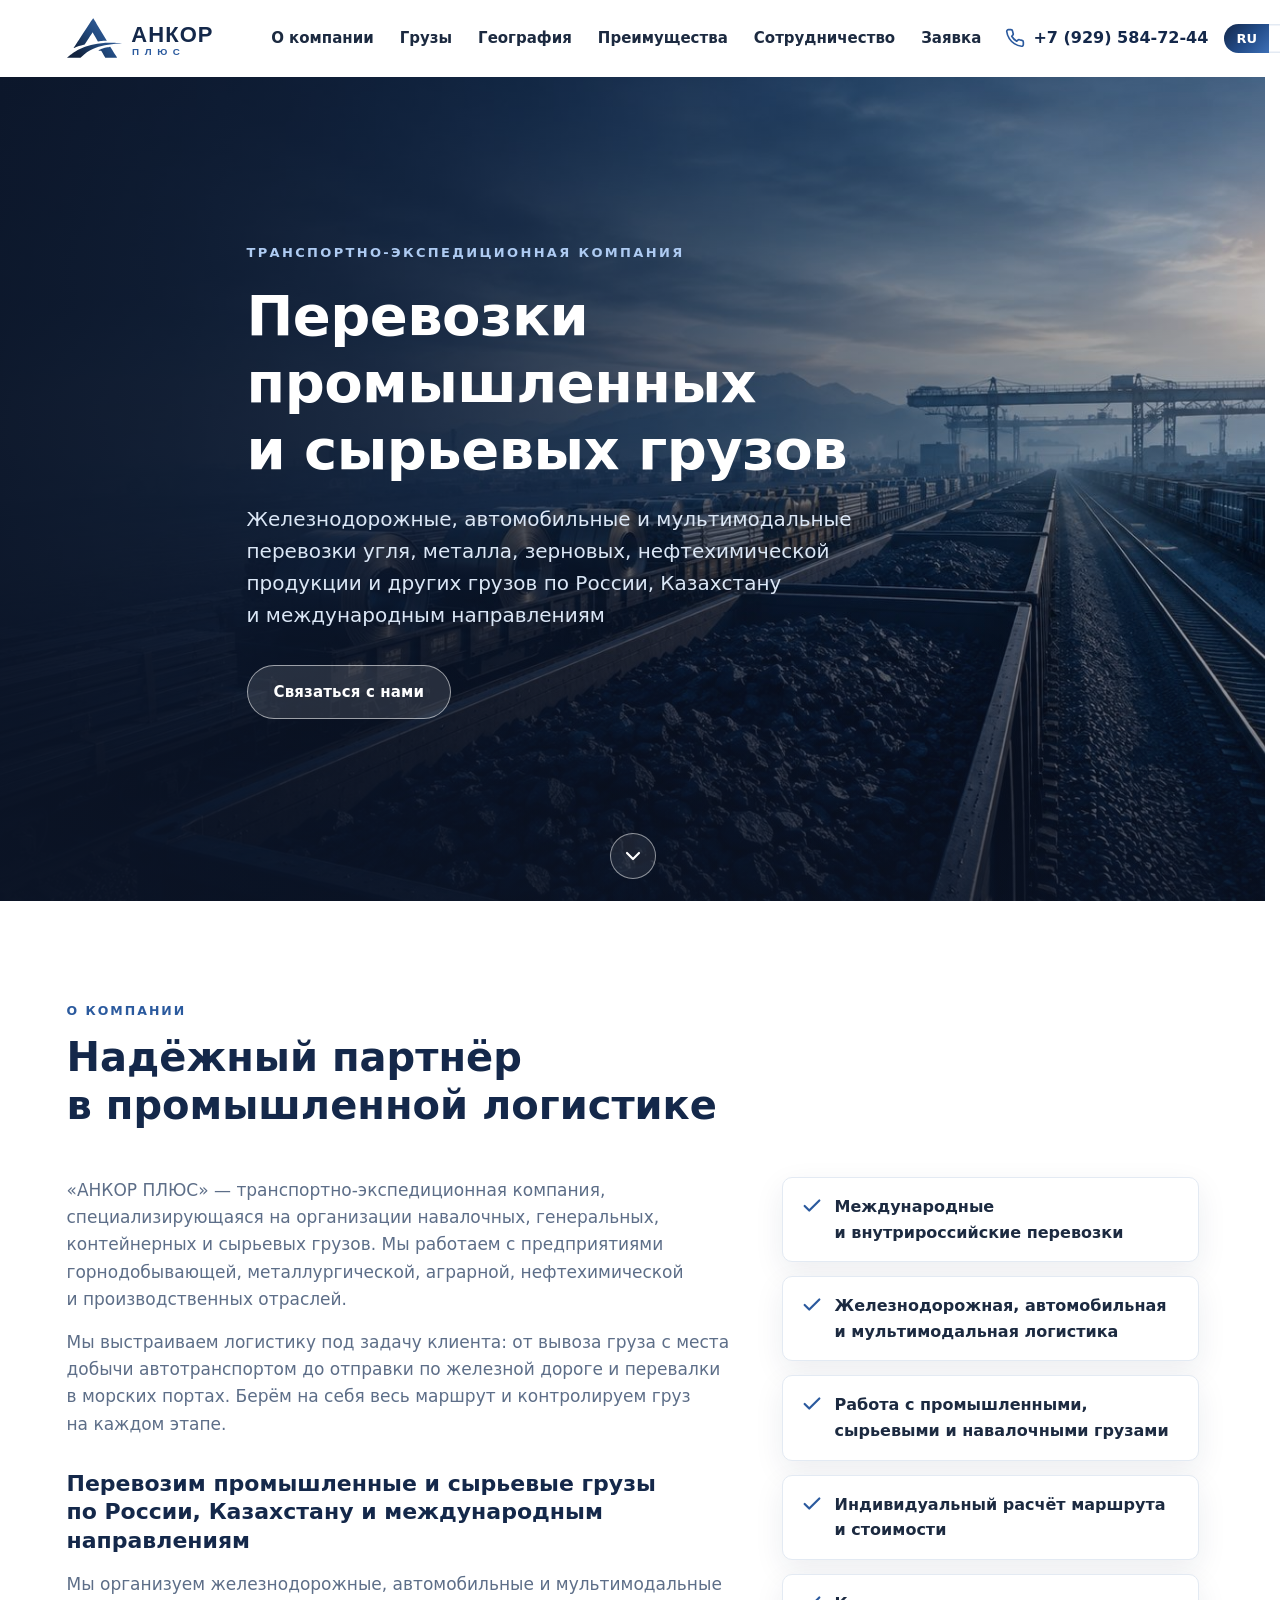
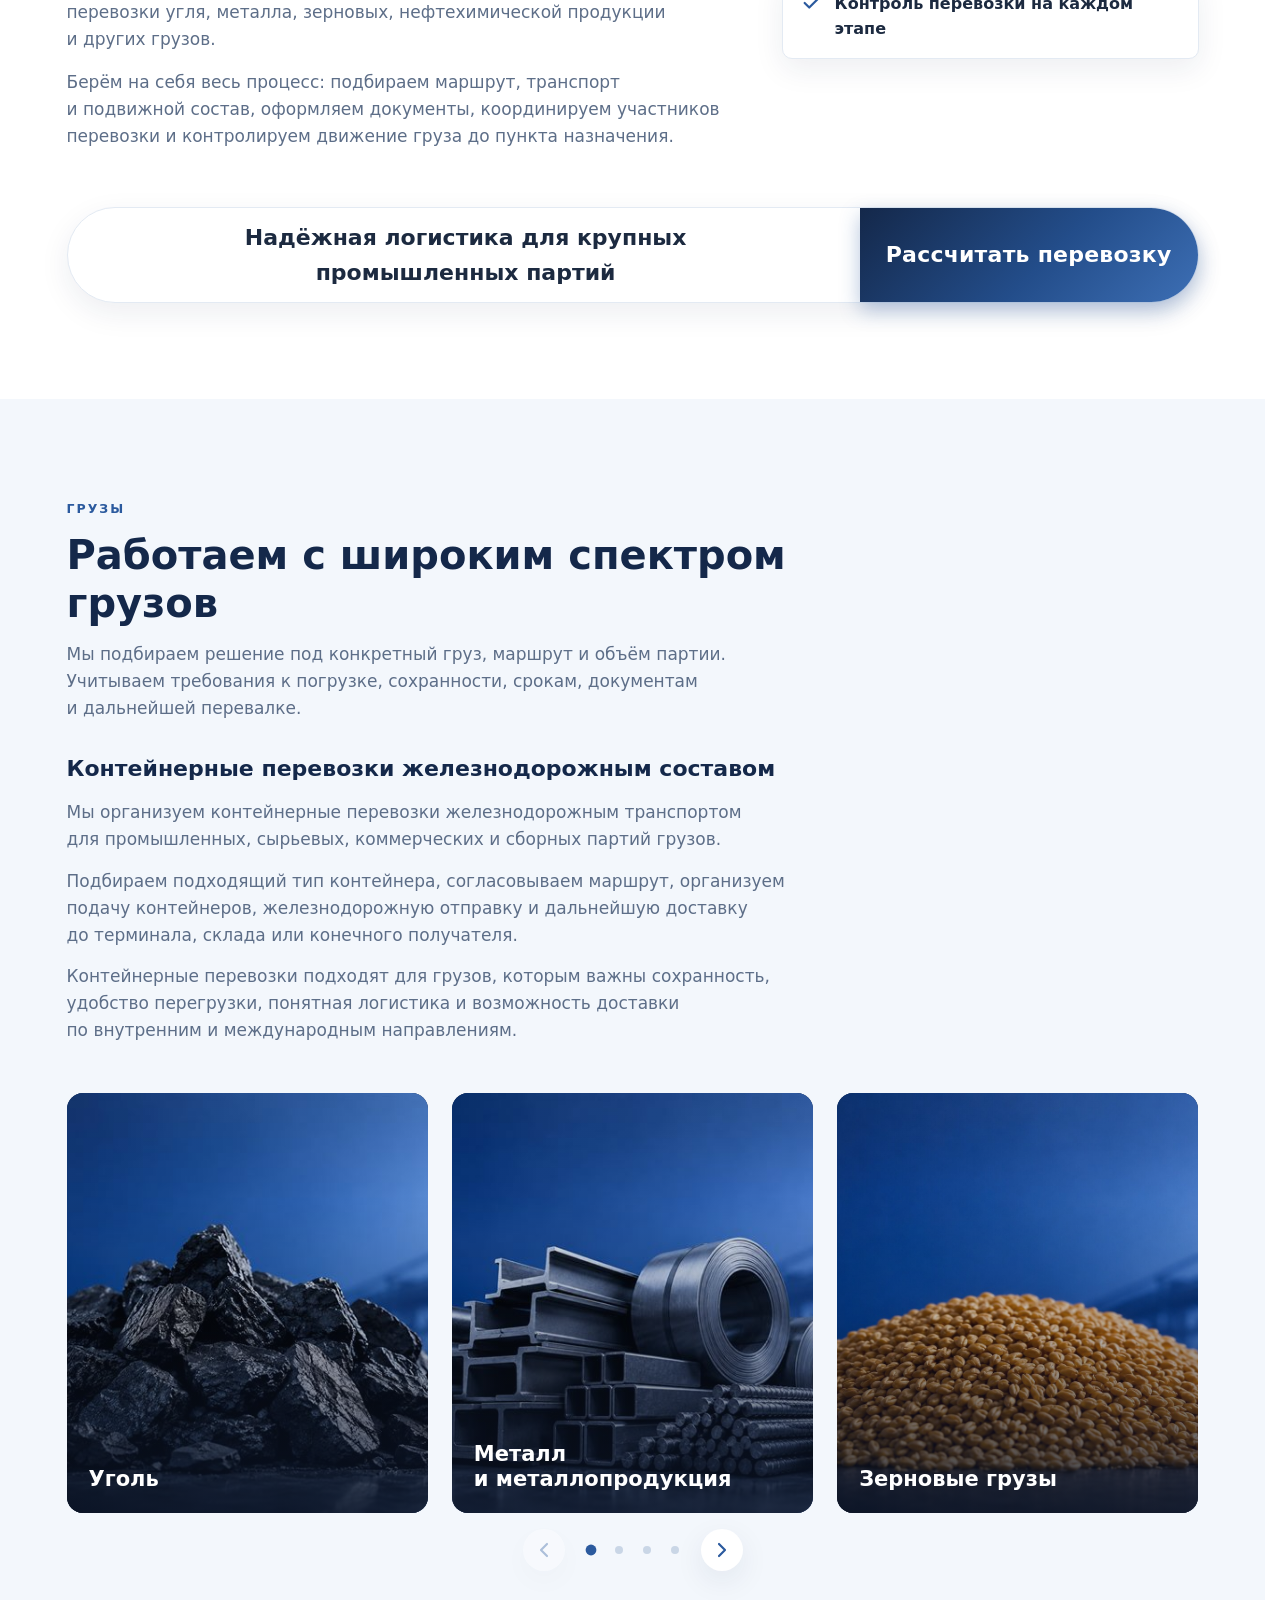
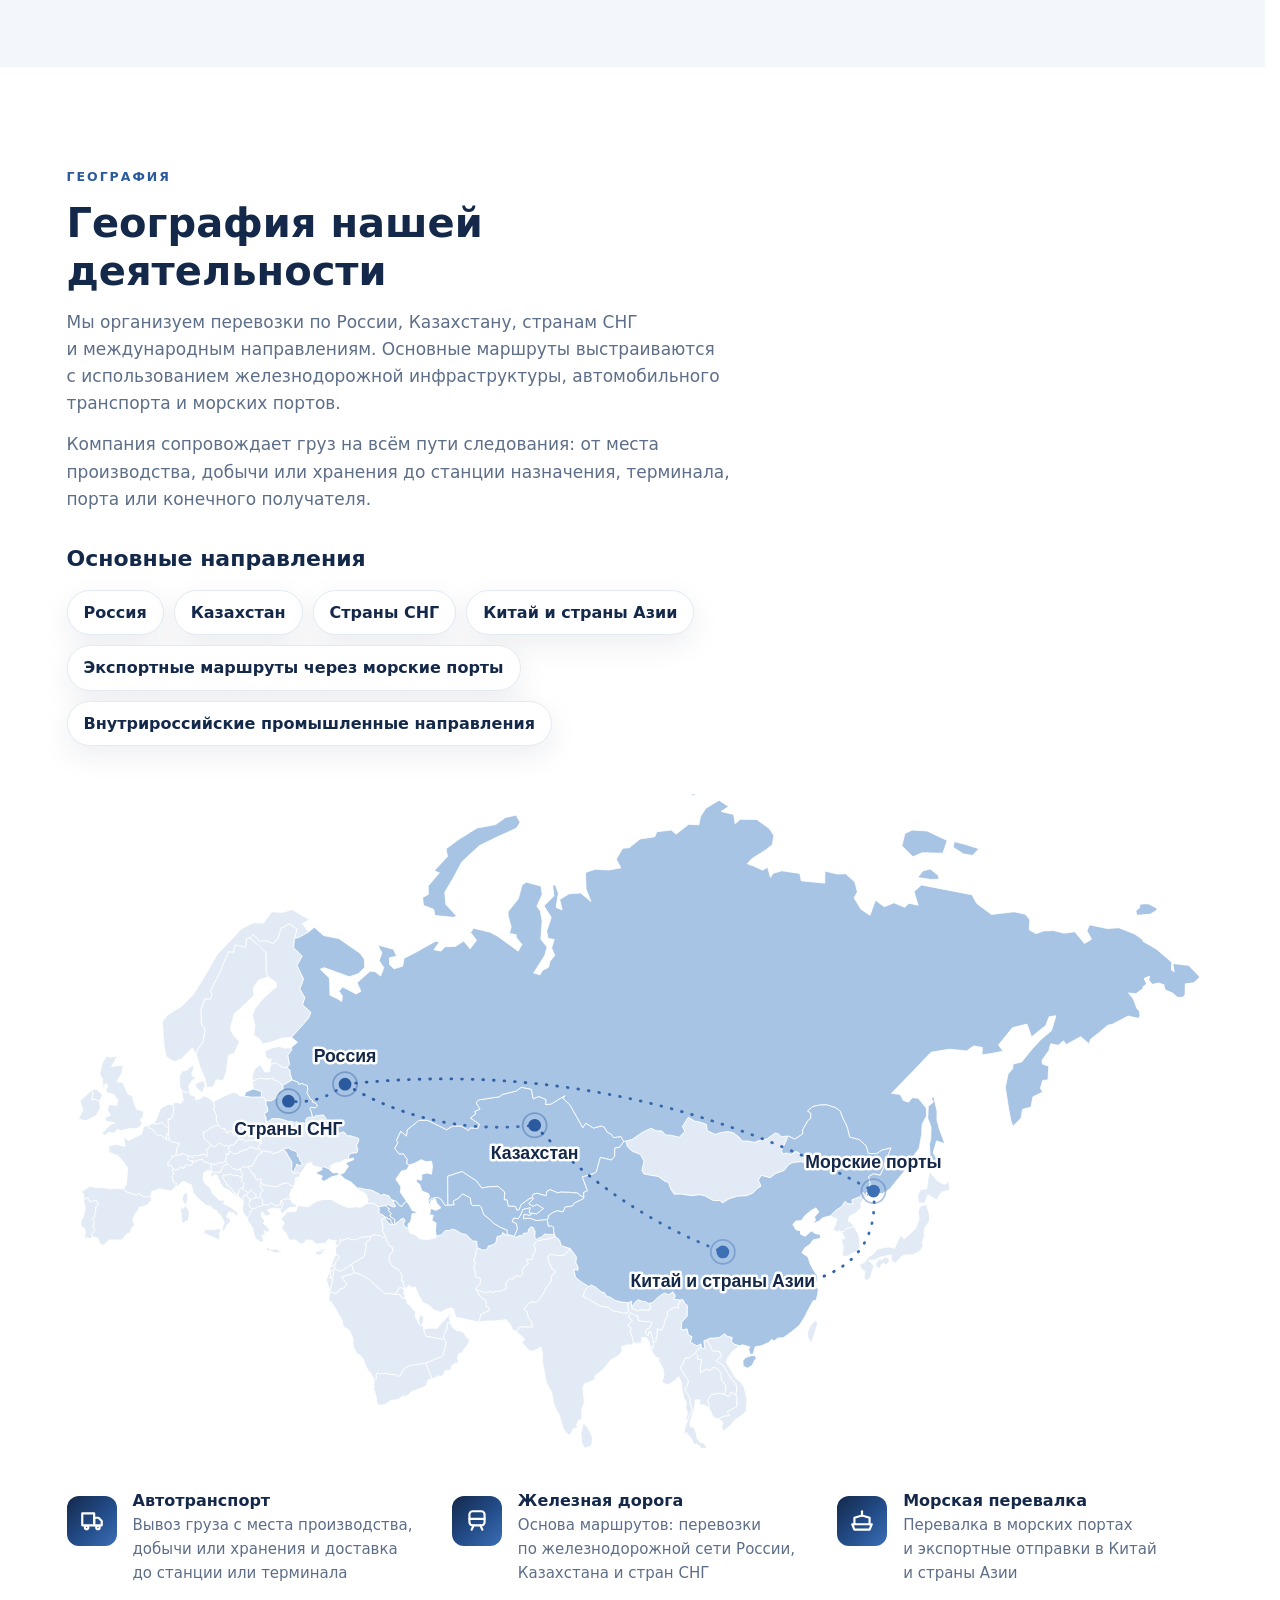
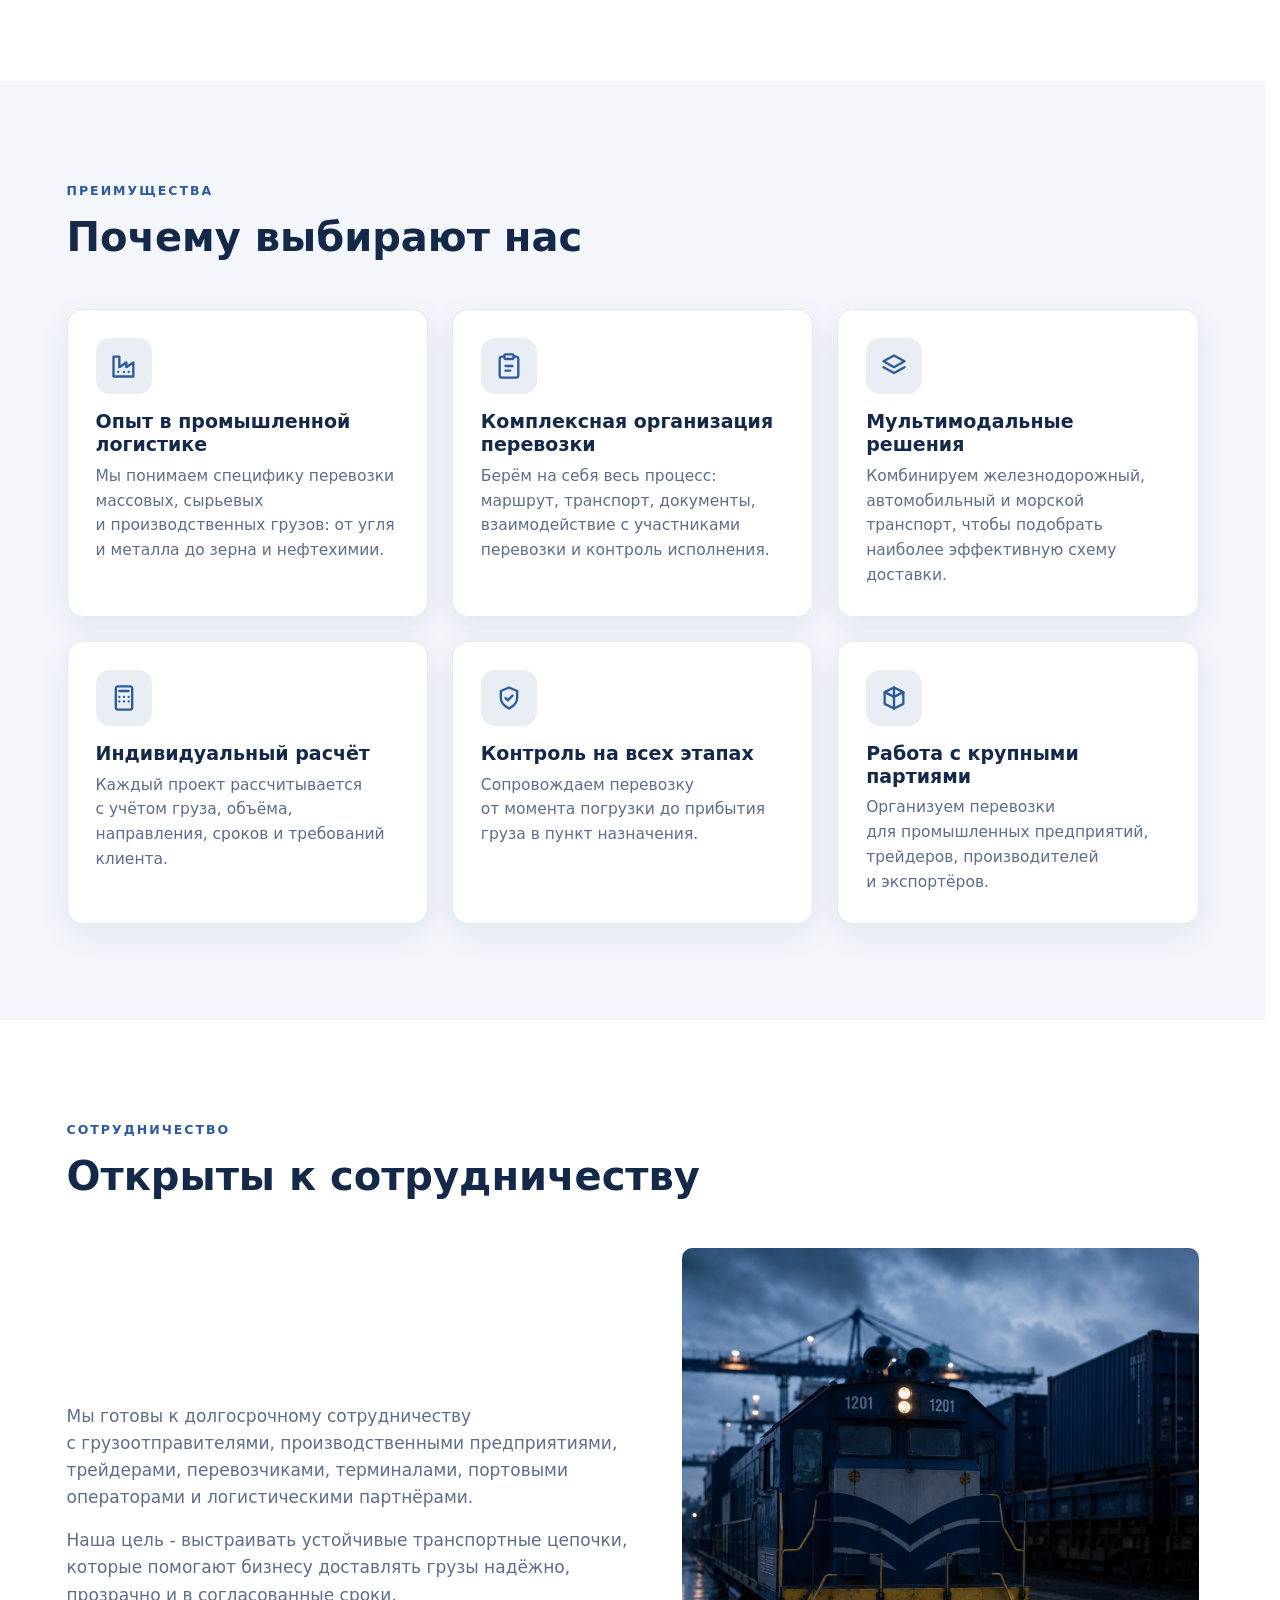
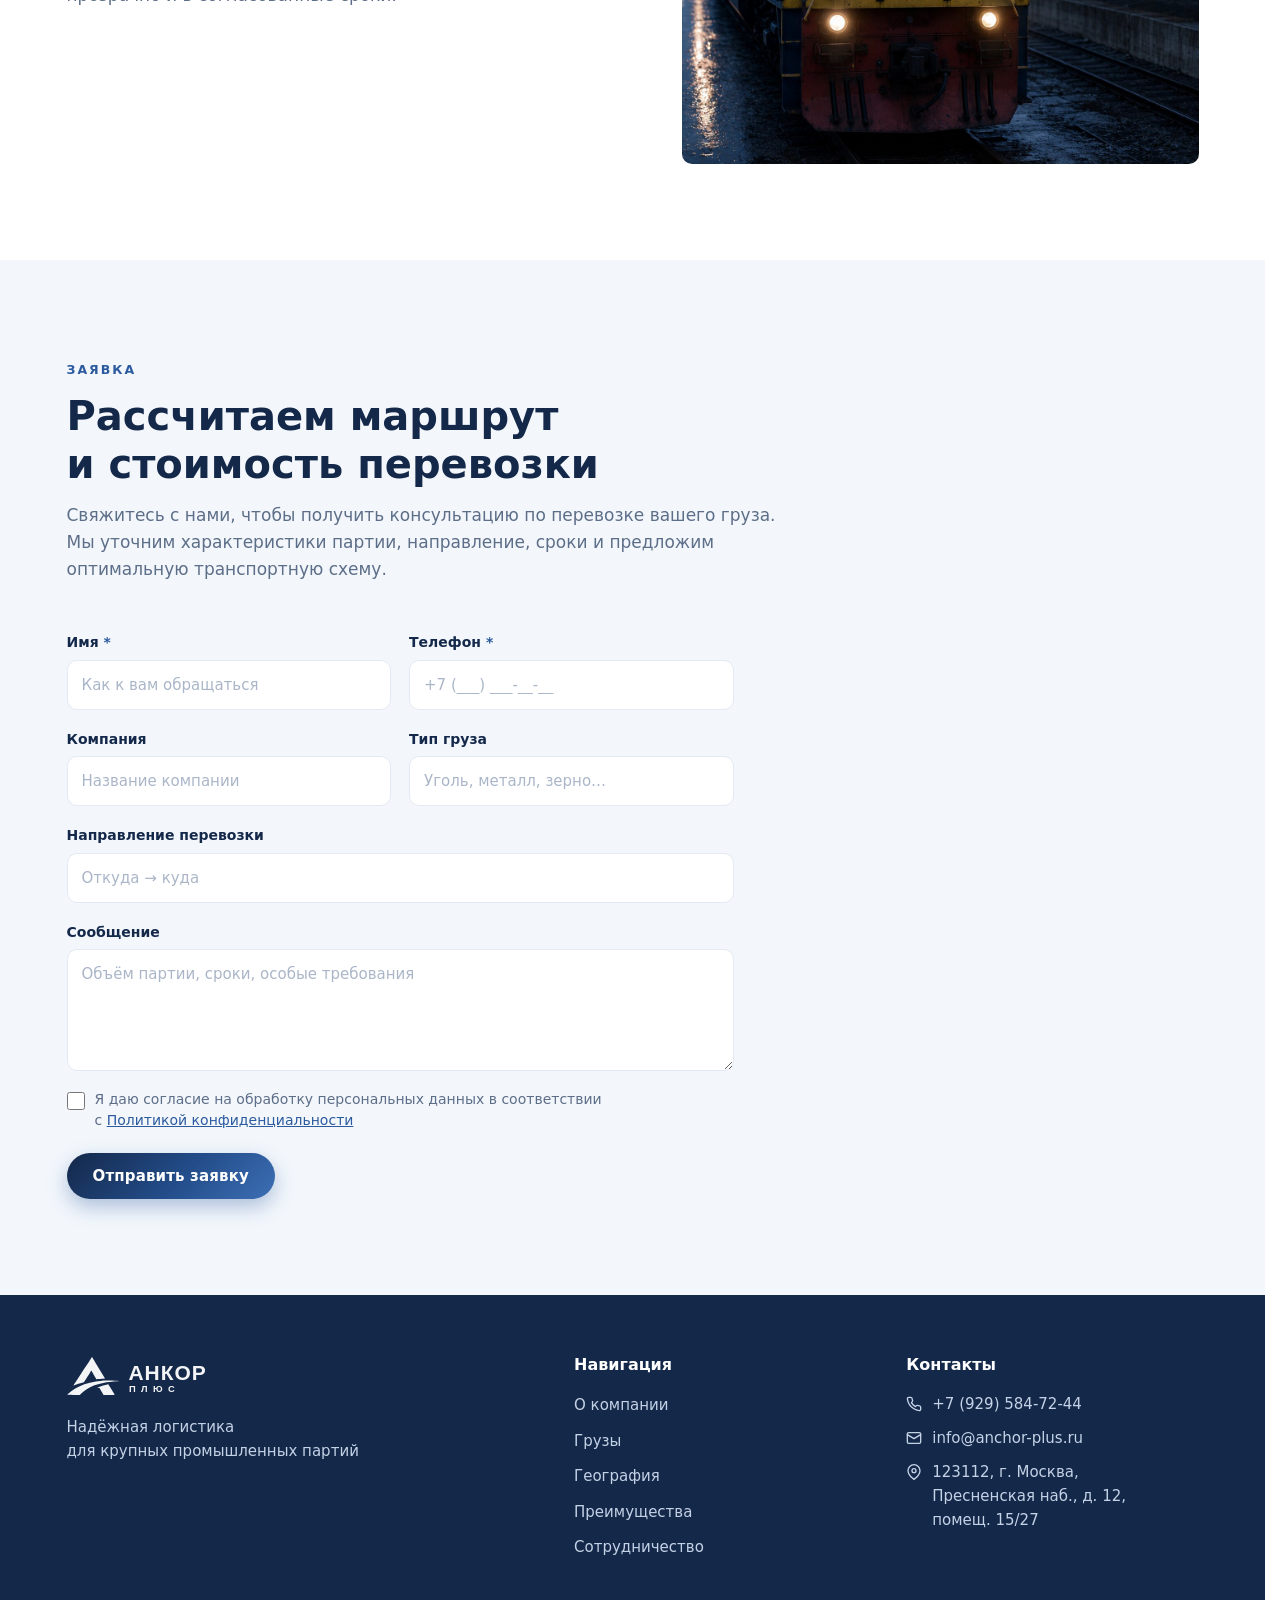
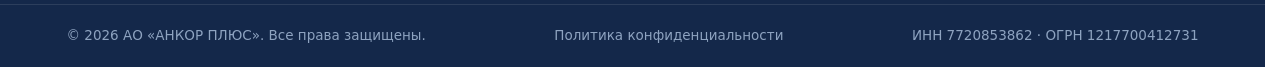
==== index.html @ ca433bff "Внесла правки" ====
<!DOCTYPE html>
<html lang="ru">
<head>
  <meta charset="UTF-8">
  <meta name="viewport" content="width=device-width, initial-scale=1.0">
  <title data-i18n="meta.title">АНКОР ПЛЮС — международные перевозки угля, металла и ферросплавов</title>
  <meta name="description" data-i18n-content="meta.description"
        content="Транспортно-экспедиционная компания. Железнодорожные и мультимодальные перевозки угля, металлопродукции и ферросплавов из России через Казахстан в страны Азии.">
  <link rel="icon" href="img/favicon.svg?v=2" type="image/svg+xml">
  <!-- ?v= обходит месячный кэш браузера (см. .htaccess): изменив css/js, увеличьте номер -->
  <link rel="stylesheet" href="css/style.css?v=32">
  <!-- хиро-фон виден сразу: начинаем грузить раньше, чем его обнаружит разбор CSS -->
  <link rel="preload" as="image" href="img/hero.jpg" fetchpriority="high">
</head>
<body>

  <!-- SVG-спрайт: иконки определяются один раз и переиспользуются через <use> -->
  <svg aria-hidden="true" style="position:absolute;width:0;height:0;overflow:hidden">
    <symbol id="i-phone" viewBox="0 0 24 24" fill="none" stroke="currentColor" stroke-width="2" stroke-linecap="round" stroke-linejoin="round">
      <path d="M22 16.9v3a2 2 0 0 1-2.2 2 19.8 19.8 0 0 1-8.6-3.1 19.5 19.5 0 0 1-6-6A19.8 19.8 0 0 1 2.1 4.2 2 2 0 0 1 4.1 2h3a2 2 0 0 1 2 1.7c.1 1 .4 1.9.7 2.8a2 2 0 0 1-.5 2.1L8.1 9.9a16 16 0 0 0 6 6l1.3-1.3a2 2 0 0 1 2.1-.4c.9.3 1.8.6 2.8.7a2 2 0 0 1 1.7 2z"/>
    </symbol>
    <symbol id="i-mail" viewBox="0 0 24 24" fill="none" stroke="currentColor" stroke-width="2" stroke-linecap="round" stroke-linejoin="round">
      <rect x="2" y="4" width="20" height="16" rx="2"/><path d="M2 7l10 6 10-6"/>
    </symbol>
    <symbol id="i-pin" viewBox="0 0 24 24" fill="none" stroke="currentColor" stroke-width="2" stroke-linecap="round" stroke-linejoin="round">
      <path d="M21 10c0 7-9 13-9 13s-9-6-9-13a9 9 0 0 1 18 0z"/><circle cx="12" cy="10" r="3"/>
    </symbol>
    <symbol id="i-check" viewBox="0 0 24 24" fill="none" stroke="currentColor" stroke-width="2.4" stroke-linecap="round" stroke-linejoin="round"><path d="M20 6L9 17l-5-5"/></symbol>
    <symbol id="i-arrow-up" viewBox="0 0 24 24" fill="none" stroke="currentColor" stroke-width="2" stroke-linecap="round" stroke-linejoin="round"><path d="M12 19V5M6 11l6-6 6 6"/></symbol>
    <symbol id="i-chevron-down" viewBox="0 0 24 24" fill="none" stroke="currentColor" stroke-width="2.2" stroke-linecap="round" stroke-linejoin="round"><path d="M6 9l6 6 6-6"/></symbol>
    <symbol id="i-truck" viewBox="0 0 24 24" fill="none" stroke="currentColor" stroke-width="2" stroke-linecap="round" stroke-linejoin="round"><path d="M3 5h11v11H3z"/><path d="M14 9h4l3 3v4h-7z"/><circle cx="7" cy="18" r="1.6"/><circle cx="17.5" cy="18" r="1.6"/></symbol>
    <symbol id="i-train" viewBox="0 0 24 24" fill="none" stroke="currentColor" stroke-width="2" stroke-linecap="round" stroke-linejoin="round"><rect x="5" y="3" width="14" height="13" rx="3"/><path d="M5 10h14"/><path d="M9 16l-2 4M15 16l2 4"/></symbol>
    <symbol id="i-ship" viewBox="0 0 24 24" fill="none" stroke="currentColor" stroke-width="2" stroke-linecap="round" stroke-linejoin="round"><path d="M3 15l2 5h14l2-5z"/><path d="M5 15V9l7-2 7 2v6"/><path d="M12 3v4"/></symbol>
    <symbol id="i-layers" viewBox="0 0 24 24" fill="none" stroke="currentColor" stroke-width="2" stroke-linecap="round" stroke-linejoin="round"><path d="M12 3l9 5-9 5-9-5z"/><path d="M3 13l9 5 9-5"/></symbol>
    <symbol id="i-factory" viewBox="0 0 24 24" fill="none" stroke="currentColor" stroke-width="2" stroke-linecap="round" stroke-linejoin="round"><path d="M3 21V4h5v9l6-4v4l6-4v12z"/><path d="M7 17h0M12 17h0M16 17h0"/></symbol>
    <symbol id="i-clipboard" viewBox="0 0 24 24" fill="none" stroke="currentColor" stroke-width="2" stroke-linecap="round" stroke-linejoin="round"><rect x="8" y="2" width="8" height="4" rx="1"/><path d="M16 4h2a2 2 0 0 1 2 2v14a2 2 0 0 1-2 2H6a2 2 0 0 1-2-2V6a2 2 0 0 1 2-2h2"/><path d="M9 12h6M9 16h4"/></symbol>
    <symbol id="i-calc" viewBox="0 0 24 24" fill="none" stroke="currentColor" stroke-width="2" stroke-linecap="round" stroke-linejoin="round"><rect x="5" y="2" width="14" height="20" rx="2"/><path d="M8 6h8M8 11h0M12 11h0M16 11h0M8 15h0M12 15h0M16 15h0"/></symbol>
    <symbol id="i-shield" viewBox="0 0 24 24" fill="none" stroke="currentColor" stroke-width="2" stroke-linecap="round" stroke-linejoin="round"><path d="M12 3l7 3v6c0 4-3 7-7 9-4-2-7-5-7-9V6z"/><path d="M9 12l2 2 4-4"/></symbol>
    <symbol id="i-boxes" viewBox="0 0 24 24" fill="none" stroke="currentColor" stroke-width="2" stroke-linecap="round" stroke-linejoin="round"><path d="M12 3l8 4v10l-8 4-8-4V7z"/><path d="M12 3v18M4 7l8 4 8-4"/></symbol>
    <symbol id="i-coal" viewBox="0 0 24 24"><path fill="currentColor" d="M6 9l4-2 5 1 3 4-2 4-5 2-5-1-2-4z" opacity=".95"/><path fill="currentColor" opacity=".55" d="M15 13l3-1 3 2-1 3-3 1-2-2z"/></symbol>
    <symbol id="i-metal" viewBox="0 0 24 24"><path fill="currentColor" d="M4 4h16v3h-6v10h6v3H4v-3h6V7H4z"/></symbol>
    <symbol id="i-ferro" viewBox="0 0 24 24"><g fill="currentColor"><circle cx="8" cy="15" r="3"/><circle cx="14" cy="15" r="3"/><circle cx="11" cy="9.5" r="3"/><circle cx="17" cy="10" r="2.2"/><circle cx="6" cy="10" r="2.2"/></g></symbol>
  </svg>

  <a class="skip-link" href="#main" data-i18n="a11y.skip">Перейти к&nbsp;содержимому</a>

  <!-- ============================ ХЕДЕР ============================ -->
  <header class="header" id="header">
    <div class="container header__inner">
      <a href="#hero" class="logo" aria-label="АНКОР ПЛЮС" data-i18n-aria-label="brand.name">
        <img src="img/logo.svg" data-i18n-src="logo.src" alt="АНКОР ПЛЮС" data-i18n-alt="brand.name" class="logo__img" width="210" height="56">
      </a>

      <nav class="nav" id="nav" aria-label="Основная навигация">
        <ul class="nav__list">
          <li><a href="#about"    class="nav__link" data-i18n="nav.about">О&nbsp;компании</a></li>
          <li><a href="#cargo"    class="nav__link" data-i18n="nav.cargo">Грузы</a></li>
          <li><a href="#geo"      class="nav__link" data-i18n="nav.geo">География</a></li>
          <li><a href="#why"      class="nav__link" data-i18n="nav.why">Преимущества</a></li>
          <li><a href="#partners" class="nav__link" data-i18n="nav.partners">Сотрудничество</a></li>
          <li><a href="#request" class="nav__link" data-i18n="nav.request">Заявка</a></li>
          <li class="nav__phone"><a href="tel:+79295847244" class="nav__link">+7 (929) 584-72-44</a></li>
        </ul>
      </nav>

      <div class="header__actions">
        <a href="tel:+79295847244" class="header__phone">
          <svg class="icon"><use href="#i-phone"/></svg>
          <span class="header__phone-num">+7 (929) 584-72-44</span>
        </a>

        <div class="lang-switch" role="group" aria-label="Язык / Language">
          <button type="button" class="lang-switch__btn is-active" data-lang="ru">RU</button>
          <button type="button" class="lang-switch__btn" data-lang="en">EN</button>
        </div>

        <button class="burger" id="burger" type="button" aria-label="Меню" aria-expanded="false" aria-controls="nav">
          <span></span><span></span><span></span>
        </button>
      </div>
    </div>
  </header>

  <main id="main">

    <!-- ============================ ХИРО ============================ -->
    <section class="hero" id="hero">
      <div class="hero__inner container">
        <p class="hero__eyebrow" data-i18n="hero.eyebrow">Транспортно-экспедиционная компания</p>
        <h1 class="hero__title" data-i18n="hero.title">Перевозки промышленных и&nbsp;сырьевых грузов</h1>
        <p class="hero__subtitle" data-i18n="hero.subtitle">Железнодорожные, автомобильные и&nbsp;мультимодальные перевозки угля, металла, зерновых, нефтехимической продукции и&nbsp;других грузов по&nbsp;России, Казахстану и&nbsp;международным направлениям</p>
        <div class="hero__actions">
          <a href="#request" class="btn btn--ghost" data-i18n="hero.cta1">Связаться с&nbsp;нами</a>
        </div>
      </div>
      <a href="#about" class="hero__scroll" aria-label="Прокрутить вниз"
         data-i18n-aria-label="hero.scroll">
        <svg class="icon"><use href="#i-chevron-down"/></svg>
      </a>
    </section>

    <!-- ============================ О КОМПАНИИ ============================ -->
    <section class="section" id="about">
      <div class="container">
        <div class="section__head reveal">
          <span class="kicker" data-i18n="about.kicker">О&nbsp;компании</span>
          <h2 class="section__title" data-i18n="about.title">Надёжный партнёр в&nbsp;промышленной логистике</h2>
        </div>
        <div class="about__grid">
          <div class="about__text reveal">
            <p data-i18n="about.p1">«АНКОР&nbsp;ПЛЮС»&nbsp;— транспортно-экспедиционная компания, специализирующаяся на&nbsp;организации навалочных, генеральных, контейнерных и&nbsp;сырьевых грузов. Мы&nbsp;работаем с&nbsp;предприятиями горнодобывающей, металлургической, аграрной, нефтехимической и&nbsp;производственных отраслей.</p>
            <p data-i18n="about.p2">Мы&nbsp;выстраиваем логистику под&nbsp;задачу клиента: от&nbsp;вывоза груза с&nbsp;места добычи автотранспортом до&nbsp;отправки по&nbsp;железной дороге и&nbsp;перевалки в&nbsp;морских портах. Берём на&nbsp;себя весь маршрут и&nbsp;контролируем груз на&nbsp;каждом этапе.</p>
            <p class="about__sub-title" data-i18n="about.p3">Перевозим промышленные и&nbsp;сырьевые грузы по&nbsp;России, Казахстану и&nbsp;международным направлениям</p>
            <p data-i18n="about.p4">Мы&nbsp;организуем железнодорожные, автомобильные и&nbsp;мультимодальные перевозки угля, металла, зерновых, нефтехимической продукции и&nbsp;других грузов.</p>
            <p data-i18n="about.p5">Берём на&nbsp;себя весь процесс: подбираем маршрут, транспорт и&nbsp;подвижной состав, оформляем документы, координируем участников перевозки и&nbsp;контролируем движение груза до&nbsp;пункта назначения.</p>
          </div>
          <ul class="about__highlights reveal">
            <li><svg class="icon"><use href="#i-check"/></svg><span data-i18n="about.hl1">Международные и&nbsp;внутрироссийские перевозки</span></li>
            <li><svg class="icon"><use href="#i-check"/></svg><span data-i18n="about.hl2">Железнодорожная, автомобильная и&nbsp;мультимодальная логистика</span></li>
            <li><svg class="icon"><use href="#i-check"/></svg><span data-i18n="about.hl3">Работа с&nbsp;промышленными, сырьевыми и&nbsp;навалочными грузами</span></li>
            <li><svg class="icon"><use href="#i-check"/></svg><span data-i18n="about.hl4">Индивидуальный расчёт маршрута и&nbsp;стоимости</span></li>
            <li><svg class="icon"><use href="#i-check"/></svg><span data-i18n="about.hl5">Контроль перевозки на&nbsp;каждом этапе</span></li>
          </ul>
        </div>
        <div class="about__cta reveal">
          <p class="about__cta-text" data-i18n="about.ctaText">Надёжная логистика для&nbsp;крупных промышленных партий</p>
          <a href="#request" class="btn btn--primary" data-i18n="about.ctaBtn">Рассчитать перевозку</a>
        </div>
      </div>
    </section>

    <!-- ============================ ЧТО ПЕРЕВОЗИМ ============================ -->
    <section class="section section--alt" id="cargo">
      <div class="container">
        <div class="section__head reveal">
          <span class="kicker" data-i18n="cargo.kicker">Грузы</span>
          <h2 class="section__title" data-i18n="cargo.title1">Работаем с&nbsp;широким спектром грузов</h2>
          <p class="section__lead" data-i18n="cargo.lead1">Мы&nbsp;подбираем решение под&nbsp;конкретный груз, маршрут и&nbsp;объём партии. Учитываем требования к&nbsp;погрузке, сохранности, срокам, документам и&nbsp;дальнейшей перевалке.</p>
          <p class="cargo__sub-title" data-i18n="cargo.title2">Контейнерные перевозки железнодорожным составом</p>
          <p class="section__lead" data-i18n="cargo.lead2">Мы&nbsp;организуем контейнерные перевозки железнодорожным транспортом для&nbsp;промышленных, сырьевых, коммерческих и&nbsp;сборных партий грузов.</p>
          <p class="section__lead" data-i18n="cargo.lead3">Подбираем подходящий тип контейнера, согласовываем маршрут, организуем подачу контейнеров, железнодорожную отправку и&nbsp;дальнейшую доставку до&nbsp;терминала, склада или&nbsp;конечного получателя.</p>
          <p class="section__lead" data-i18n="cargo.lead4">Контейнерные перевозки подходят для&nbsp;грузов, которым важны сохранность, удобство перегрузки, понятная логистика и&nbsp;возможность доставки по&nbsp;внутренним и&nbsp;международным направлениям.</p>
        </div>
        <!-- картинки слайдов декоративные (alt пустой) — название продублировано текстом -->
        <div class="carousel reveal" id="cargoCarousel">
          <div class="carousel__viewport">
            <ul class="carousel__track">
              <li class="slide" tabindex="0">
                <img class="slide__bg" src="img/cargo-coal.jpg" alt="" width="800" height="450" loading="lazy" decoding="async">
                <div class="slide__body">
                  <h3 class="slide__title" data-i18n="cargo.s1.title">Уголь</h3>
                  <div class="slide__more">
                    <p class="slide__text" data-i18n="cargo.s1.text">Мы&nbsp;организуем перевозку энергетического, каменного и&nbsp;коксующегося угля навалом. Работаем с&nbsp;повагонными, групповыми и&nbsp;маршрутными отправками, включая доставку до&nbsp;станций, терминалов и&nbsp;портов.</p>
                  </div>
                </div>
              </li>
              <li class="slide" tabindex="0">
                <img class="slide__bg" src="img/cargo-metal.jpg" alt="" width="800" height="450" loading="lazy" decoding="async">
                <div class="slide__body">
                  <h3 class="slide__title" data-i18n="cargo.s2.title">Металл и&nbsp;металлопродукция</h3>
                  <div class="slide__more">
                    <p class="slide__text" data-i18n="cargo.s2.text">Мы&nbsp;перевозим металлопрокат, листовой металл, трубы, арматуру, заготовки, металлоконструкции и&nbsp;другую продукцию металлургических предприятий. Подбираем подходящий транспорт и&nbsp;контролируем условия перевозки.</p>
                  </div>
                </div>
              </li>
              <li class="slide" tabindex="0">
                <img class="slide__bg" src="img/cargo-corn.jpg" alt="" width="800" height="450" loading="lazy" decoding="async">
                <div class="slide__body">
                  <h3 class="slide__title" data-i18n="cargo.s3.title">Зерновые грузы</h3>
                  <div class="slide__more">
                    <p class="slide__text" data-i18n="cargo.s3.text">Мы&nbsp;организуем перевозки зерна и&nbsp;сельскохозяйственной продукции. Учитываем сезонность, объёмы, сроки отправки и&nbsp;требования к&nbsp;сохранности груза.</p>
                  </div>
                </div>
              </li>
              <li class="slide" tabindex="0">
                <img class="slide__bg" src="img/cargo-chemicals.jpg" alt="" width="800" height="450" loading="lazy" decoding="async">
                <div class="slide__body">
                  <h3 class="slide__title" data-i18n="cargo.s4.title">Нефтехимическая продукция</h3>
                  <div class="slide__more">
                    <p class="slide__text" data-i18n="cargo.s4.text">Мы&nbsp;работаем с&nbsp;нефтехимическими и&nbsp;химическими грузами, где важно правильно выстроить маршрут, подготовить документы и&nbsp;соблюсти требования к&nbsp;перевозке.</p>
                  </div>
                </div>
              </li>
              <li class="slide" tabindex="0">
                <img class="slide__bg" src="img/cargo-ferro.jpg" alt="" width="800" height="450" loading="lazy" decoding="async">
                <div class="slide__body">
                  <h3 class="slide__title" data-i18n="cargo.s5.title">Ферросплавы и&nbsp;сырьё</h3>
                  <div class="slide__more">
                    <p class="slide__text" data-i18n="cargo.s5.text">Мы&nbsp;перевозим ферросилиций, ферромарганец, силикомарганец, руду, концентраты и&nbsp;другие материалы для&nbsp;металлургической и&nbsp;промышленной отрасли.</p>
                  </div>
                </div>
              </li>
              <li class="slide" tabindex="0">
                <img class="slide__bg" src="img/cargo-other.jpg" alt="" width="800" height="450" loading="lazy" decoding="async">
                <div class="slide__body">
                  <h3 class="slide__title" data-i18n="cargo.s6.title">Другие грузы</h3>
                  <div class="slide__more">
                    <p class="slide__text" data-i18n="cargo.s6.text">Мы&nbsp;готовы рассмотреть нестандартные задачи и&nbsp;подобрать транспортную схему под&nbsp;груз, маршрут и&nbsp;требования клиента.</p>
                  </div>
                </div>
              </li>
            </ul>
          </div>
          <div class="carousel__nav">
            <button class="carousel__arrow carousel__arrow--prev" id="cargoPrev" type="button"
                    aria-label="Предыдущий слайд" data-i18n-aria-label="carousel.prev">
              <svg class="icon"><use href="#i-chevron-down"/></svg>
            </button>
            <div class="carousel__dots" id="cargoDots" aria-label="Навигация по слайдам" data-i18n-aria-label="carousel.dots"></div>
            <button class="carousel__arrow carousel__arrow--next" id="cargoNext" type="button"
                    aria-label="Следующий слайд" data-i18n-aria-label="carousel.next">
              <svg class="icon"><use href="#i-chevron-down"/></svg>
            </button>
          </div>
        </div>
      </div>
    </section>

    <!-- ============================ ГЕОГРАФИЯ ============================ -->
    <section class="section" id="geo">
      <div class="container">
        <div class="section__head reveal">
          <span class="kicker" data-i18n="geo.kicker">География</span>
          <h2 class="section__title" data-i18n="geo.title">География нашей деятельности</h2>
          <p class="section__lead" data-i18n="geo.lead1">Мы&nbsp;организуем перевозки по&nbsp;России, Казахстану, странам СНГ и&nbsp;международным направлениям. Основные маршруты выстраиваются с&nbsp;использованием железнодорожной инфраструктуры, автомобильного транспорта и&nbsp;морских портов.</p>
          <p class="section__lead" data-i18n="geo.lead2">Компания сопровождает груз на&nbsp;всём пути следования: от&nbsp;места производства, добычи или&nbsp;хранения до&nbsp;станции назначения, терминала, порта или&nbsp;конечного получателя.</p>
          <p class="geo__dirs-title" data-i18n="geo.dirsTitle">Основные направления</p>
          <ul class="geo__dirs">
            <li data-i18n="geo.dir1">Россия</li>
            <li data-i18n="geo.dir2">Казахстан</li>
            <li data-i18n="geo.dir3">Страны СНГ</li>
            <li data-i18n="geo.dir4">Китай и&nbsp;страны Азии</li>
            <li data-i18n="geo.dir5">Экспортные маршруты через&nbsp;морские порты</li>
            <li data-i18n="geo.dir6">Внутрироссийские промышленные направления</li>
          </ul>
        </div>
      </div>

      <div class="geo__map reveal">
        <img src="img/map-ru-solid.svg?v=18" data-i18n-src="geo.map"
             alt="Карта направлений перевозок: Россия, Казахстан, страны СНГ, морские порты, Китай и страны Азии"
             data-i18n-alt="geo.mapAlt" class="geo__img" width="1600" height="924" loading="lazy">
      </div>

      <div class="container">
        <ul class="geo__modes reveal">
          <li class="geo__mode">
            <span class="geo__mode-ic"><svg class="icon"><use href="#i-truck"/></svg></span>
            <span class="geo__mode-txt">
              <span class="geo__mode-title" data-i18n="geo.road">Автотранспорт</span>
              <span class="geo__mode-desc" data-i18n="geo.roadDesc">Вывоз груза с&nbsp;места производства, добычи или&nbsp;хранения и&nbsp;доставка до&nbsp;станции или&nbsp;терминала</span>
            </span>
          </li>
          <li class="geo__mode">
            <span class="geo__mode-ic"><svg class="icon"><use href="#i-train"/></svg></span>
            <span class="geo__mode-txt">
              <span class="geo__mode-title" data-i18n="geo.rail">Железная дорога</span>
              <span class="geo__mode-desc" data-i18n="geo.railDesc">Основа маршрутов: перевозки по&nbsp;железнодорожной сети России, Казахстана и&nbsp;стран СНГ</span>
            </span>
          </li>
          <li class="geo__mode">
            <span class="geo__mode-ic"><svg class="icon"><use href="#i-ship"/></svg></span>
            <span class="geo__mode-txt">
              <span class="geo__mode-title" data-i18n="geo.sea">Морская перевалка</span>
              <span class="geo__mode-desc" data-i18n="geo.seaDesc">Перевалка в&nbsp;морских портах и&nbsp;экспортные отправки в&nbsp;Китай и&nbsp;страны Азии</span>
            </span>
          </li>
        </ul>
      </div>
    </section>

    <!-- ============================ ПОЧЕМУ МЫ ============================ -->
    <section class="section section--alt" id="why">
      <div class="container">
        <div class="section__head reveal">
          <span class="kicker" data-i18n="why.kicker">Преимущества</span>
          <h2 class="section__title" data-i18n="why.title">Почему выбирают&nbsp;нас</h2>
        </div>
        <div class="features">
          <div class="feature reveal">
            <div class="feature__icon"><svg class="icon"><use href="#i-factory"/></svg></div>
            <h3 class="feature__title" data-i18n="why.f1.title">Опыт в&nbsp;промышленной логистике</h3>
            <p class="feature__text" data-i18n="why.f1.text">Мы&nbsp;понимаем специфику перевозки массовых, сырьевых и&nbsp;производственных грузов: от&nbsp;угля и&nbsp;металла до&nbsp;зерна и&nbsp;нефтехимии.</p>
          </div>
          <div class="feature reveal">
            <div class="feature__icon"><svg class="icon"><use href="#i-clipboard"/></svg></div>
            <h3 class="feature__title" data-i18n="why.f2.title">Комплексная организация перевозки</h3>
            <p class="feature__text" data-i18n="why.f2.text">Берём на&nbsp;себя весь процесс: маршрут, транспорт, документы, взаимодействие с&nbsp;участниками перевозки и&nbsp;контроль исполнения.</p>
          </div>
          <div class="feature reveal">
            <div class="feature__icon"><svg class="icon"><use href="#i-layers"/></svg></div>
            <h3 class="feature__title" data-i18n="why.f3.title">Мультимодальные решения</h3>
            <p class="feature__text" data-i18n="why.f3.text">Комбинируем железнодорожный, автомобильный и&nbsp;морской транспорт, чтобы подобрать наиболее эффективную схему доставки.</p>
          </div>
          <div class="feature reveal">
            <div class="feature__icon"><svg class="icon"><use href="#i-calc"/></svg></div>
            <h3 class="feature__title" data-i18n="why.f4.title">Индивидуальный расчёт</h3>
            <p class="feature__text" data-i18n="why.f4.text">Каждый проект рассчитывается с&nbsp;учётом груза, объёма, направления, сроков и&nbsp;требований клиента.</p>
          </div>
          <div class="feature reveal">
            <div class="feature__icon"><svg class="icon"><use href="#i-shield"/></svg></div>
            <h3 class="feature__title" data-i18n="why.f5.title">Контроль на&nbsp;всех этапах</h3>
            <p class="feature__text" data-i18n="why.f5.text">Сопровождаем перевозку от&nbsp;момента погрузки до&nbsp;прибытия груза в&nbsp;пункт назначения.</p>
          </div>
          <div class="feature reveal">
            <div class="feature__icon"><svg class="icon"><use href="#i-boxes"/></svg></div>
            <h3 class="feature__title" data-i18n="why.f6.title">Работа с&nbsp;крупными партиями</h3>
            <p class="feature__text" data-i18n="why.f6.text">Организуем перевозки для&nbsp;промышленных предприятий, трейдеров, производителей и&nbsp;экспортёров.</p>
          </div>
        </div>
      </div>
    </section>

    <!-- ============================ СОТРУДНИЧЕСТВО ============================ -->
    <section class="section" id="partners">
      <div class="container">
        <div class="section__head reveal">
          <span class="kicker" data-i18n="partners.kicker">Сотрудничество</span>
          <h2 class="section__title" data-i18n="partners.title">Открыты к&nbsp;сотрудничеству</h2>
        </div>
        <div class="cooperation reveal">
          <div class="cooperation__text">
            <p data-i18n="partners.p1">Мы&nbsp;готовы к&nbsp;долгосрочному сотрудничеству с&nbsp;грузоотправителями, производственными предприятиями, трейдерами, перевозчиками, терминалами, портовыми операторами и&nbsp;логистическими партнёрами.</p>
            <p data-i18n="partners.p2">Наша цель&nbsp;- выстраивать устойчивые транспортные цепочки, которые помогают бизнесу доставлять грузы надёжно, прозрачно и&nbsp;в&nbsp;согласованные сроки.</p>
          </div>

          <figure class="cooperation__media">
            <img src="img/cooperation.jpg"
                 alt="Сотрудник в каске и менеджер изучают маршрут перевозки на планшете в морском порту у железнодорожного состава"
                 data-i18n-alt="partners.imgAlt"
                 width="1000" height="1000" loading="lazy" decoding="async">
          </figure>
        </div>
      </div>
    </section>

    <!-- ============================ ЗАЯВКА НА РАСЧЁТ ============================ -->
    <section class="section section--alt" id="request">
      <div class="container">
        <div class="section__head reveal">
          <span class="kicker" data-i18n="request.kicker">Заявка</span>
          <h2 class="section__title" data-i18n="request.title">Рассчитаем маршрут и&nbsp;стоимость перевозки</h2>
          <p class="section__lead" data-i18n="request.lead">Свяжитесь с&nbsp;нами, чтобы получить консультацию по&nbsp;перевозке вашего груза. Мы&nbsp;уточним характеристики партии, направление, сроки и&nbsp;предложим оптимальную транспортную схему.</p>
        </div>

        <!-- Реальная отправка не подключена: форма валидируется на клиенте,
             submit перехватывается в js/main.js (блок «Форма заявки»).
             TODO(бэкенд): слать данные на свой эндпойнт (fetch POST) и показывать
             успех только после ответа сервера. -->
        <div class="request-layout">
        <form class="request-form reveal" id="requestForm" novalidate>
          <div class="form-grid">
            <div class="field">
              <label class="field__label" for="rf-name"><span data-i18n="request.nameLabel">Имя</span> <span class="field__req" aria-hidden="true">*</span></label>
              <input class="field__input" id="rf-name" name="name" type="text" autocomplete="name"
                     required aria-describedby="rf-name-err"
                     data-i18n-placeholder="request.namePh" placeholder="Как к вам обращаться">
              <span class="field__error" id="rf-name-err" data-i18n="request.errRequired" hidden>Заполните это поле</span>
            </div>

            <div class="field">
              <label class="field__label" for="rf-phone"><span data-i18n="request.phoneLabel">Телефон</span> <span class="field__req" aria-hidden="true">*</span></label>
              <input class="field__input" id="rf-phone" name="phone" type="tel" autocomplete="tel" inputmode="tel"
                     required aria-describedby="rf-phone-err"
                     data-i18n-placeholder="request.phonePh" placeholder="+7 (___) ___-__-__">
              <span class="field__error" id="rf-phone-err" data-i18n="request.errPhone" hidden>Укажите корректный телефон</span>
            </div>

            <div class="field">
              <label class="field__label" for="rf-company" data-i18n="request.companyLabel">Компания</label>
              <input class="field__input" id="rf-company" name="company" type="text" autocomplete="organization"
                     data-i18n-placeholder="request.companyPh" placeholder="Название компании">
            </div>

            <div class="field">
              <label class="field__label" for="rf-cargo" data-i18n="request.cargoLabel">Тип груза</label>
              <input class="field__input" id="rf-cargo" name="cargo" type="text"
                     data-i18n-placeholder="request.cargoPh" placeholder="Уголь, металл, зерно…">
            </div>

            <div class="field field--wide">
              <label class="field__label" for="rf-direction" data-i18n="request.directionLabel">Направление перевозки</label>
              <input class="field__input" id="rf-direction" name="direction" type="text"
                     data-i18n-placeholder="request.directionPh" placeholder="Откуда → куда">
            </div>

            <div class="field field--wide">
              <label class="field__label" for="rf-message" data-i18n="request.messageLabel">Сообщение</label>
              <textarea class="field__input field__textarea" id="rf-message" name="message" rows="4"
                        data-i18n-placeholder="request.messagePh" placeholder="Объём партии, сроки, особые требования"></textarea>
            </div>
          </div>

          <label class="consent" for="rf-consent">
            <input class="consent__box" id="rf-consent" name="consent" type="checkbox" required aria-describedby="rf-consent-err">
            <!-- TODO(юрист): заменить href="#" на реальную «Политику конфиденциальности» (обязательно по 152-ФЗ) -->
            <span class="consent__text"><span data-i18n="request.consentText">Я&nbsp;даю согласие на&nbsp;обработку персональных данных в&nbsp;соответствии с&nbsp;</span><a href="#" class="consent__link" data-i18n="request.consentLink">Политикой&nbsp;конфиденциальности</a></span>
          </label>
          <span class="field__error" id="rf-consent-err" data-i18n="request.errConsent" hidden>Необходимо согласие на обработку персональных данных</span>

          <div class="request-form__actions">
            <button class="btn btn--primary" type="submit" data-i18n="request.submit">Отправить заявку</button>
            <p class="request-form__status" id="requestStatus" role="status" aria-live="polite" data-i18n="request.success" hidden>Спасибо! Мы&nbsp;свяжемся с&nbsp;вами в&nbsp;ближайшее время.</p>
          </div>
        </form>

        <!-- декоративный орнамент: верхний хаб + 2 маршрута (длинный и короткий), стиль карты; скрыт ниже десктопа -->
<!--        <aside class="request-ornament" aria-hidden="true">-->
<!--          <svg viewBox="0 0 420 560" fill="none" xmlns="http://www.w3.org/2000/svg">-->
<!--            <defs>-->
<!--              <linearGradient id="ornRoute" x1="0" y1="0" x2="1" y2="1">-->
<!--                <stop offset="0" stop-color="#2b5a9e"/>-->
<!--                <stop offset="1" stop-color="#3d6fb5"/>-->
<!--              </linearGradient>-->
<!--            </defs>-->
<!--            &lt;!&ndash; два маршрута из верхней точки-хаба: один длиннее, другой короче (пунктир как на карте) &ndash;&gt;-->
<!--            <g stroke="url(#ornRoute)" stroke-width="4" stroke-linecap="round" stroke-dasharray="1 16" opacity=".6">-->
<!--              <path d="M210 64 Q92 250 80 498"/>-->
<!--              <path d="M210 64 Q336 150 338 286"/>-->
<!--            </g>-->
<!--            &lt;!&ndash; города: кольцо + точка; верхняя — главный хаб (с доп. внешним кольцом) &ndash;&gt;-->
<!--            <circle class="ornament__ring ornament__ring&#45;&#45;faint" cx="210" cy="64" r="27"/>-->
<!--            <circle class="ornament__ring" cx="210" cy="64"  r="16"/><circle class="ornament__node" cx="210" cy="64"  r="7"/>-->
<!--            <circle class="ornament__ring" cx="80"  cy="498" r="13"/><circle class="ornament__node" cx="80"  cy="498" r="6"/>-->
<!--            <circle class="ornament__ring" cx="338" cy="286" r="13"/><circle class="ornament__node" cx="338" cy="286" r="6"/>-->
<!--          </svg>-->
<!--        </aside>-->
        </div>
      </div>
    </section>

  </main>

  <!-- ============================ ФУТЕР ============================ -->
  <footer class="footer">
    <div class="container footer__inner">
      <div class="footer__col footer__brand">
        <img src="img/logo.svg" data-i18n-src="logo.src" alt="АНКОР ПЛЮС" data-i18n-alt="brand.name" class="footer__logo" width="200" height="54">
        <p class="footer__desc" data-i18n="footer.desc">Надёжная&nbsp;логистика для&nbsp;крупных&nbsp;промышленных&nbsp;партий</p>
      </div>

      <div class="footer__col">
        <h4 class="footer__title" data-i18n="footer.navTitle">Навигация</h4>
        <ul class="footer__list">
          <li><a href="#about"    data-i18n="nav.about">О&nbsp;компании</a></li>
          <li><a href="#cargo"    data-i18n="nav.cargo">Грузы</a></li>
          <li><a href="#geo"      data-i18n="nav.geo">География</a></li>
          <li><a href="#why"      data-i18n="nav.why">Преимущества</a></li>
          <li><a href="#partners" data-i18n="nav.partners">Сотрудничество</a></li>
        </ul>
      </div>

      <div class="footer__col">
        <h4 class="footer__title" data-i18n="footer.contactsTitle">Контакты</h4>
        <ul class="footer__list footer__list--contacts">
          <li><svg class="icon"><use href="#i-phone"/></svg><a href="tel:+79295847244">+7 (929) 584-72-44</a></li>
          <li><svg class="icon"><use href="#i-mail"/></svg><a href="mailto:info@anchor-plus.ru">info@anchor-plus.ru</a></li>
          <li><svg class="icon"><use href="#i-pin"/></svg><span data-i18n="contacts.addressValue">123112, г.&nbsp;Москва, Пресненская&nbsp;наб., д.&nbsp;12, помещ.&nbsp;15/27</span></li>
        </ul>
      </div>
    </div>

    <div class="footer__bottom">
      <div class="container footer__bottom-inner">
        <p>©&nbsp;<span id="year">2026</span> <span data-i18n="footer.copy">АО&nbsp;«АНКОР&nbsp;ПЛЮС». Все&nbsp;права защищены.</span></p>
        <!-- TODO(юрист): href="#" → реальная «Политика конфиденциальности» (152-ФЗ); тот же адрес продублировать в чекбоксе согласия формы заявки -->
        <a class="footer__policy" href="#" data-i18n="footer.privacy">Политика&nbsp;конфиденциальности</a>
        <p class="footer__legal" data-i18n="footer.legal">ИНН&nbsp;7720853862 · ОГРН&nbsp;1217700412731</p>
      </div>
    </div>
  </footer>

  <button class="to-top" id="toTop" type="button" aria-label="Наверх">
    <svg class="icon"><use href="#i-arrow-up"/></svg>
  </button>

  <script src="js/i18n.js?v=21"></script>
  <script src="js/main.js?v=17"></script>
</body>
</html>
---- css/style.css ----
/* =========================================================================
   АНКОР ПЛЮС — стили лендинга.
   Mobile-first: база — мобайл (от 375px), @media 768px — планшет, 1200px — десктоп.
   Палитра и ключевые величины — в :root.
   ========================================================================= */

:root {
  /* Фирменная палитра (синий градиент из логотипа + бело-синий фон) */
  --c-navy:        #14284a;   /* самый тёмный синий */
  --c-blue:        #2b5a9e;   /* основной синий */
  --c-blue-light:  #4b7cc0;   /* светлый синий (акценты) */
  --grad-brand:    linear-gradient(135deg, #14284a 0%, #234d8a 55%, #3d6fb5 100%);

  --c-text:        #1c2a40;   /* основной текст */
  --c-muted:       #5d6e88;   /* приглушённый текст */
  --c-bg:          #ffffff;   /* фон */
  --c-bg-alt:      #f3f7fc;   /* фон чередующихся секций */
  --c-border:      #e3eaf3;   /* границы/разделители */
  --c-card:        #ffffff;

  --radius:        16px;
  --radius-sm:     10px;
  --shadow:        0 10px 30px rgba(20, 40, 74, .08);
  --shadow-lg:     0 18px 50px rgba(20, 40, 74, .14);

  --container:     1180px;    /* потолок ширины контента на десктопе */
  --container-pad: 16px;      /* боковые поля (ступенчато растут на планшете) */
  --header-h:      64px;      /* высота хедера (ступенчато растёт по тирам) */

  --font: "Segoe UI", system-ui, -apple-system, Roboto, "Helvetica Neue", Arial, sans-serif;
}

/* --------------------------------- Сброс --------------------------------- */
*, *::before, *::after { box-sizing: border-box; }
* { margin: 0; }

html { scroll-behavior: smooth; scrollbar-gutter: stable; }

/* Блокировка прокрутки при открытом мобильном меню (класс вешает JS) */
html.nav-lock { overflow: hidden; }
/* компенсация высоты хедера: он в этот момент fixed и уходит из потока */
html.nav-lock body { padding-top: var(--header-h); }

body {
  font-family: var(--font);
  color: var(--c-text);
  background: var(--c-bg);
  line-height: 1.6;
  -webkit-font-smoothing: antialiased;
  overflow-x: hidden;
}

img, svg { display: block; max-width: 100%; }
a { color: inherit; text-decoration: none; }
ul { list-style: none; padding: 0; }
button { font-family: inherit; cursor: pointer; border: none; background: none; }
h1, h2, h3, h4 { line-height: 1.2; font-weight: 800; color: var(--c-navy); }

.icon { width: 24px; height: 24px; fill: none; }

/* Контейнер: резиновый с потолком 1180 + боковые поля по тиру */
.container {
  width: 100%;
  max-width: var(--container);
  margin: 0 auto;
  padding: 0 var(--container-pad);
}

/* Скрытая ссылка для доступности (видна только при фокусе с клавиатуры) */
.skip-link {
  position: absolute; left: -9999px; top: 0; z-index: 200;
  background: var(--c-navy); color: #fff; padding: 10px 16px; border-radius: 0 0 8px 0;
}
.skip-link:focus { left: 0; }

/* якоря не прячутся под липким хедером; впритык — иначе над секцией полоска хиро */
section[id] { scroll-margin-top: var(--header-h); }

/* --------------------------------- Кнопки --------------------------------- */
.btn {
  display: inline-flex; align-items: center; justify-content: center;
  gap: 8px; padding: 14px 26px; border-radius: 999px;
  font-weight: 700; font-size: 15px; letter-spacing: .01em;
  transition: transform .15s ease, box-shadow .2s ease, background .2s ease, color .2s ease;
  white-space: nowrap;
}
.btn--primary { background: var(--grad-brand); color: #fff; box-shadow: 0 8px 20px rgba(43, 90, 158, .35); }
.btn--primary:hover { box-shadow: 0 12px 26px rgba(43, 90, 158, .45); }
.btn--ghost { background: rgba(255,255,255,.12); color: #fff; border: 1.5px solid rgba(255,255,255,.55); }
.btn--ghost:hover { background: rgba(255,255,255,.22); transform: translateY(-2px); }

/* ============================================================
   ХЕДЕР — база (мобайл/планшет): меню в бургере (выпадающая панель)
   ============================================================ */
.header {
  position: sticky; top: 0; z-index: 100;
  background: rgba(255,255,255,.92);
  border-bottom: 1px solid transparent;
  transition: box-shadow .25s ease, border-color .25s ease, background .25s ease;
}
/* при прокрутке фон непрозрачный — тёмный хиро не просвечивает */
.header.is-scrolled { background: #fff; box-shadow: 0 6px 24px rgba(20,40,74,.08); border-bottom-color: var(--c-border); }
/* при открытом меню хедер fixed: overflow:hidden у html ломает sticky */
.header.nav-open { position: fixed; top: 0; left: 0; right: 0; background: #fff; }

.header__inner { display: flex; align-items: center; gap: 10px; height: var(--header-h); }
.logo { flex-shrink: 0; }
.logo__img { height: 40px; width: auto; }

/* Навигация-выпадашка (мобайл/планшет) */
.nav {
  position: fixed; top: var(--header-h); left: 0; right: 0;
  background: #fff; border-bottom: 1px solid var(--c-border);
  box-shadow: var(--shadow-lg);
  height: 0; overflow: hidden;
  /* visibility убирает ссылки закрытого меню из Tab-обхода; меняется в конце анимации */
  visibility: hidden;
  transition: height .3s ease, visibility .3s;
}
.header.nav-open .nav {
  height: calc(100vh - var(--header-h));   /* фолбэк */
  height: calc(100dvh - var(--header-h));
  overflow: auto;
  visibility: visible;
}
.nav__list { display: flex; flex-direction: column; align-items: stretch; gap: 0; padding: 8px 0; min-height: 100%; }
.nav__link {
  position: relative; display: block; padding: 14px 20px;
  font-size: 16px; font-weight: 600; color: var(--c-text); transition: color .2s ease;
}
.nav__link:hover { color: var(--c-blue); }
.nav__phone { display: block; border-top: 1px solid var(--c-border); margin-top: auto; }
.nav__phone .nav__link { color: var(--c-blue); font-weight: 800; }

.header__actions { display: flex; align-items: center; gap: 10px; margin-left: auto; }
.header__phone { display: inline-flex; align-items: center; gap: 8px; font-weight: 700; color: var(--c-navy); white-space: nowrap; }
.header__phone .icon { width: 20px; height: 20px; color: var(--c-blue); flex-shrink: 0; }
.header__phone:hover { color: var(--c-blue); }
.header__phone-num { display: none; } /* на мобайле в хедере только иконка телефона */

/* Переключатель языка */
.lang-switch {
  margin-left: 14px;
  display: inline-flex; align-items: center;
  border-radius: 999px; overflow: hidden;
  /* обводка inset-тенью: активная кнопка перекрывает её своим градиентом */
  box-shadow: inset 0 0 0 1.5px var(--c-border);
}
.lang-switch__btn {
  padding: 5px 9px; font-size: 12px; font-weight: 700; color: var(--c-muted);
  transition: background .2s ease, color .2s ease;
}
.lang-switch__btn.is-active { background: var(--grad-brand); color: #fff; }

/* Бургер (виден на мобайле/планшете) */
.burger { display: block; width: 44px; height: 44px; position: relative; flex-shrink: 0; }
.burger span {
  position: absolute; left: 10px; right: 10px; height: 2.4px; border-radius: 2px;
  background: var(--c-navy); transition: transform .25s ease, opacity .2s ease, top .25s ease;
}
.burger span:nth-child(1) { top: 15px; }
.burger span:nth-child(2) { top: 21px; }
.burger span:nth-child(3) { top: 27px; }
.header.nav-open .burger span:nth-child(1) { top: 21px; transform: rotate(45deg); }
.header.nav-open .burger span:nth-child(2) { opacity: 0; }
.header.nav-open .burger span:nth-child(3) { top: 21px; transform: rotate(-45deg); }

/* ============================================================
   ХИРО — база (мобайл)
   ============================================================ */
.hero {
  position: relative; color: #fff;
  display: flex; flex-direction: column; justify-content: center;
  min-height: calc(100vh - var(--header-h));   /* фолбэк */
  min-height: calc(100dvh - var(--header-h));  /* реально видимая высота */
  /* navy — фолбэк: виден, пока фото грузится или если файла нет */
  background: var(--c-navy) url("../img/hero.jpg") center right / cover no-repeat;
  padding: 40px 0 72px;
  overflow: hidden;
}
.hero::before {
  content: ""; position: absolute; inset: 0;
  /* затемнение фото: слева сильнее — под белый текст, снизу — под стрелку прокрутки */
  background:
    linear-gradient(90deg, rgba(11,20,38,.90) 0%, rgba(11,20,38,.60) 45%, rgba(11,20,38,.24) 100%),
    linear-gradient(to top, rgba(11,20,38,.62) 0%, transparent 42%);
}
.hero__inner { position: relative; z-index: 1; max-width: 820px; }
.hero__eyebrow {
  text-transform: uppercase; letter-spacing: .18em; font-size: 12px; font-weight: 700;
  color: #aecbf2; margin-bottom: 16px;
}
.hero__title { color: #fff; font-size: 30px; letter-spacing: -.01em; margin-bottom: 18px; }
.hero__subtitle { font-size: 16px; color: #dbe7f6; max-width: 640px; margin-bottom: 30px; }
.hero__actions { display: flex; flex-wrap: wrap; gap: 14px; }

/* Индикатор «прокрутите вниз» (ссылка на следующую секцию) */
.hero__scroll {
  position: absolute; left: 50%; bottom: 22px; transform: translateX(-50%);
  z-index: 2; width: 46px; height: 46px; border-radius: 50%;
  display: grid; place-items: center; color: #fff;
  border: 1.5px solid rgba(255,255,255,.5); background: rgba(255,255,255,.08);
  animation: scrollHint 1.8s ease-in-out infinite;
  transition: background .2s ease, border-color .2s ease;
}
.hero__scroll:hover { background: rgba(255,255,255,.2); border-color: #fff; }
.hero__scroll .icon { width: 24px; height: 24px; }

@keyframes scrollHint {
  0%, 100% { transform: translate(-50%, 0); }
  50%      { transform: translate(-50%, 7px); }
}

/* На низких экранах (ландшафт телефона) индикатор прячем, чтобы не мешал */
@media (max-height: 560px) {
  .hero__scroll { display: none; }
}

/* ============================================================
   СЕКЦИИ — база (мобайл)
   ============================================================ */
.section { padding: 56px 0; }
.section--alt { background: var(--c-bg-alt); }

.section__head { max-width: 720px; margin-bottom: 36px; }
.kicker {
  display: inline-block; text-transform: uppercase; letter-spacing: .16em;
  font-size: 12.5px; font-weight: 800; color: var(--c-blue); margin-bottom: 12px;
}
.section__title { font-size: 26px; }
.section__lead { margin-top: 14px; font-size: 16px; color: var(--c-muted); }

/* О компании */
.about__grid { display: grid; grid-template-columns: 1fr; gap: 32px; align-items: start; }
.about__text p { color: var(--c-muted); font-size: 16px; margin-bottom: 16px; }
.about__text .about__sub-title,
.cargo__sub-title,
.geo__dirs-title {
  font-size: 18px;
  font-weight: 700;
  line-height: 1.3;
  color: var(--c-navy);
  margin-top: 32px;
  margin-bottom: 16px;
}
.about__highlights { display: grid; gap: 14px; }
.about__highlights li {
  display: flex; gap: 12px; align-items: flex-start;
  background: var(--c-card); border: 1px solid var(--c-border); border-radius: var(--radius-sm);
  padding: 16px 18px; box-shadow: var(--shadow); font-weight: 600;
}
.about__highlights .icon { width: 22px; height: 22px; color: var(--c-blue); flex-shrink: 0; margin-top: 1px; }
.about__cta {
  font-size: 18px;
  margin: 40px auto 0;
  display: flex;
  flex-direction: column;
  width: fit-content;
  align-items: center;
  background: var(--c-card);
  border: 1px solid var(--c-border);
  border-radius: 50px;
  padding: 0;
  gap: 20px;
  box-shadow: var(--shadow, 0 2px 8px rgba(0,0,0,0.08));
}
.about__cta .btn.btn--primary {
  font-size: 18px;
  border-radius: 0 0 50px 50px;
  width: 100%;
  padding-top: 24px;
  padding-bottom: 24px;
}
.about__cta-text {
  font-weight: 600;
  text-align: center;
  color: var(--c-text);
  margin: 0;
  padding: 24px 24px 0;
  text-wrap: balance; /* строки равной длины при переносе */
}

/* Карусель грузов */
.carousel { position: relative; }
.carousel__viewport { overflow: hidden; }
.carousel__track {
  display: flex; gap: 16px; transition: transform .45s ease;
  touch-action: pan-y; /* вертикальную прокрутку пальцем отдаём браузеру */
  -webkit-user-select: none; user-select: none; /* драг по слайдам листает, а не выделяет текст */
  cursor: grab;
}
.carousel__track:active { cursor: grabbing; }

.slide {
  position: relative; overflow: hidden; border-radius: var(--radius);
  flex: 0 0 100%;
  height: 420px;
  background: var(--c-navy); /* фолбэк, пока грузится фото */
}
.slide__bg {
  position: absolute; inset: 0; width: 100%; height: 100%;
  object-fit: cover; transition: transform .5s ease;
}
/* постоянный градиент снизу — белое название читаемо на любом фото */
.slide::after {
  content: ""; position: absolute; inset: 0; z-index: 1;
  background: linear-gradient(to top, rgba(11,20,38,.82) 0%, rgba(11,20,38,.28) 45%, rgba(11,20,38,.06) 75%);
}
/* вуаль раскрытого состояния */
.slide::before {
  content: ""; position: absolute; inset: 0; z-index: 1;
  background: rgba(11,20,38,.74); opacity: 0; transition: opacity .35s ease;
}
.slide__body { position: absolute; left: 0; right: 0; bottom: 0; z-index: 2; padding: 20px 22px; }
.slide__title { color: #fff; font-size: 21px; }
/* текст переменной высоты раскрывается грид-рядом: 0fr -> 1fr */
.slide__more { display: grid; grid-template-rows: 0fr; transition: grid-template-rows .45s ease; }
.slide__text {
  overflow: hidden; min-height: 0;
  color: #dbe7f6; font-size: 15px; margin-top: 0;
  opacity: 0; transform: translateY(10px);
  transition: opacity .3s ease, transform .4s ease, margin-top .4s ease;
}
/* раскрытие: тап на таче (класс из JS) и фокус с клавиатуры; ховер — ниже, где он есть */
.slide.is-open::before,      .slide:focus-visible::before      { opacity: 1; }
.slide.is-open .slide__bg,   .slide:focus-visible .slide__bg   { transform: scale(1.06); }
.slide.is-open .slide__more, .slide:focus-visible .slide__more { grid-template-rows: 1fr; }
.slide.is-open .slide__text, .slide:focus-visible .slide__text { opacity: 1; transform: none; margin-top: 10px; }
@media (hover: hover) {
  .slide:hover::before      { opacity: 1; }
  .slide:hover .slide__bg   { transform: scale(1.06); }
  .slide:hover .slide__more { grid-template-rows: 1fr; }
  .slide:hover .slide__text { opacity: 1; transform: none; margin-top: 10px; }
}

.carousel__nav { display: flex; align-items: center; justify-content: center; gap: 14px; margin-top: 16px; }
.carousel__arrow {
  width: 42px; height: 42px; border-radius: 50%;
  background: #fff; color: var(--c-blue); box-shadow: var(--shadow);
  display: grid; place-items: center;
  transition: background .2s ease, color .2s ease, opacity .2s ease;
}
.carousel__arrow:hover:not(:disabled) { background: var(--c-blue); color: #fff; }
.carousel__arrow:disabled { opacity: .35; cursor: default; }
.carousel__arrow--prev .icon { transform: rotate(90deg); }
.carousel__arrow--next .icon { transform: rotate(-90deg); }

.carousel__dots { display: flex; gap: 4px; }
/* кнопка 24px — удобный тач-таргет, видимая точка — ::before */
.carousel__dot { width: 24px; height: 24px; border-radius: 50%; display: grid; place-items: center; }
.carousel__dot::before {
  content: ""; width: 8px; height: 8px; border-radius: 50%;
  background: #c9d6e6; transition: background .2s ease, transform .2s ease;
}
.carousel__dot:hover::before { background: var(--c-blue-light); }
.carousel__dot.is-active::before { background: var(--c-blue); transform: scale(1.35); }

/* География */
.geo__dirs { display: flex; flex-wrap: wrap; gap: 10px; margin-top: 12px; }
.geo__dirs li {
  padding: 9px 16px; border-radius: 999px; font-weight: 600; font-size: 14px; color: var(--c-navy);
  background: var(--c-card); border: 1px solid var(--c-border); box-shadow: var(--shadow);
}
/* Карта — лента на всю ширину экрана (блок вынесен из .container).
   На мобайле широкую карту листают по горизонтали, с планшета она целиком в экране. */
.geo__map {
  max-width: var(--container);   /* карта в рамках контейнера, а не во всю ширину экрана */
  margin: 0 auto 36px;
  padding: 0 var(--container-pad);
}
/* карта всегда целиком: на мобиле просто уменьшается, без горизонтальной прокрутки */
.geo__img { display: block; width: 100%; height: auto; }
.geo__modes { display: grid; gap: 18px; }
.geo__mode { display: flex; gap: 16px; align-items: flex-start; }
.geo__mode-ic {
  flex-shrink: 0; width: 50px; height: 50px; border-radius: 12px;
  display: grid; place-items: center; color: #fff; background: var(--grad-brand);
}
.geo__mode-ic .icon { width: 26px; height: 26px; }
/* поджатый line-height и -5px снимают шрифтовой асцент: верх текста вровень с иконкой */
.geo__mode-title { display: block; font-weight: 800; color: var(--c-navy); margin-bottom: 3px; line-height: 1.2; margin-top: -5px; font-size: 16px;}
.geo__mode-desc { display: block; color: var(--c-muted); font-size: 15px; }

/* Преимущества */
.features { display: grid; grid-template-columns: 1fr; gap: 18px; }
.feature {
  background: var(--c-card); border: 1px solid var(--c-border); border-radius: var(--radius);
  padding: 24px; box-shadow: var(--shadow); transition: transform .2s ease, box-shadow .2s ease;
}
.feature:hover { transform: translateY(-4px); box-shadow: var(--shadow-lg); }
.feature__icon {
  width: 56px; height: 56px; border-radius: 14px; display: grid; place-items: center;
  background: rgba(43, 90, 158, .1); color: var(--c-blue); margin-bottom: 16px;
}
.feature__icon .icon { width: 28px; height: 28px; }
.feature__title { font-size: 19px; margin-bottom: 8px; }
.feature__text { color: var(--c-muted); font-size: 15.5px; }

/* Сотрудничество */
.cooperation { display: grid; grid-template-columns: 1fr; gap: 28px; align-items: center; }
.cooperation__text p { color: var(--c-muted); font-size: 16px; margin-bottom: 16px; }
.cooperation__text p:last-child { margin-bottom: 0; }
.cooperation__media { margin: 0; }
.cooperation__media img { display: block; width: 100%; height: auto; border-radius: var(--radius-sm); }

/* Заявка на расчёт */
.request-layout { display: grid; grid-template-columns: 1fr; gap: 32px; align-items: start; }
.request-ornament { display: none; }  /* виден только в десктоп-режиме */
.request-ornament svg { width: 100%; height: auto; display: block; }
/* города как на карте: кольцо + точка (пунктир маршрутов задан атрибутами на <g>) */
.ornament__ring { fill: none; stroke: var(--c-blue); stroke-width: 2; opacity: .4; }
.ornament__ring--faint { opacity: .2; }
.ornament__node { fill: var(--c-blue); opacity: .85; }
.request-form { max-width: 760px; }  /* без margin:auto — форма прижата влево, по одной оси с заголовком */
/* align-items: start — поле с ошибкой не растягивает и не смещает соседнее по ряду */
.form-grid { display: grid; grid-template-columns: 1fr; gap: 16px; align-items: start; }
.field { display: grid; gap: 6px; }
.field__label { font-size: 14px; font-weight: 600; color: var(--c-navy); }
.field__req { color: var(--c-blue); }
.field__input {
  width: 100%; padding: 12px 14px; font: inherit; font-size: 15px; color: var(--c-text);
  background: #fff; border: 1px solid var(--c-border); border-radius: var(--radius-sm);
  transition: border-color .2s ease, box-shadow .2s ease;
}
.field__input::placeholder { color: #aab6c8; }
.field__input:focus { outline: none; border-color: var(--c-blue-light); box-shadow: 0 0 0 3px rgba(75, 124, 192, .15); }
.field__input.is-invalid { border-color: #d7472f; box-shadow: 0 0 0 3px rgba(215, 71, 47, .12); }
.field__textarea { resize: vertical; min-height: 110px; }
.field__error { font-size: 13px; color: #d7472f; }

.consent { display: flex; gap: 10px; align-items: flex-start; margin-top: 18px; cursor: pointer; }
.consent__box { width: 18px; height: 18px; margin-top: 3px; flex-shrink: 0; accent-color: var(--c-blue); cursor: pointer; }
.consent__box.is-invalid { outline: 2px solid #d7472f; outline-offset: 2px; }
.consent__text { font-size: 14px; color: var(--c-muted); line-height: 1.5; }
.consent__link { color: var(--c-blue); text-decoration: underline; }
.consent__link:hover { color: var(--c-navy); }
#rf-consent-err { margin-top: 8px; }

.request-form__actions { display: flex; flex-direction: column; align-items: flex-start; gap: 14px; margin-top: 22px; }
.request-form__actions .btn { width: 100%; }
.request-form__status { font-size: 15px; font-weight: 600; color: var(--c-blue); opacity: 1; transition: opacity .5s ease; }
.request-form__status.is-hiding { opacity: 0; }

/* ============================================================
   ФУТЕР — база (мобайл): одна колонка
   ============================================================ */
.footer { background: var(--c-navy); color: #c4d2e6; }
.footer__inner {
  display: grid; grid-template-columns: 1fr; gap: 30px;
  padding: 44px var(--container-pad) 32px;
}
.footer__logo { height: 42px; width: auto; margin-bottom: 18px; filter: brightness(0) invert(1); opacity: .95; }
.footer__desc { font-size: 15px; max-width: 360px; margin-bottom: 20px; }
.footer__title { color: #fff; font-size: 16px; margin-bottom: 18px; }
.footer__list { display: grid; gap: 10px; }
.footer__list a, .footer__list span { font-size: 15px; color: #c4d2e6; transition: color .2s ease; }
.footer__list a:hover { color: #fff; }

/* Контакты в футере: маленькие иконки рядом с текстом */
.footer__list--contacts li { display: flex; align-items: flex-start; gap: 10px; }
.footer__list--contacts .icon {
  width: 16px; height: 16px; flex-shrink: 0;
  margin-top: 4px;            /* центр иконки 16px по центру первой строки (line-height 24px): (24-16)/2 */
  color: inherit;
}

.footer__bottom { border-top: 1px solid rgba(255,255,255,.1); }
.footer__bottom-inner {
  display: flex; flex-direction: column; gap: 8px;
  padding: 20px var(--container-pad); font-size: 13.5px; color: #8ea3c0;
}
.footer__policy {
  color: inherit; text-decoration: none;
  transition: color .2s ease;
}
.footer__policy:hover { color: #fff; }

/* Кнопка «наверх» */
.to-top {
  position: fixed; right: 18px; bottom: 18px; z-index: 90;
  width: 48px; height: 48px; border-radius: 50%;
  background: var(--grad-brand); color: #fff; box-shadow: var(--shadow-lg);
  display: grid; place-items: center;
  opacity: 0; visibility: hidden; transform: translateY(12px);
  transition: opacity .25s ease, transform .25s ease, visibility .25s ease;
}
.to-top.is-visible { opacity: 1; visibility: visible; transform: translateY(0); }
.to-top:hover { transform: translateY(-3px); }

/* ============================== АНИМАЦИИ ============================== */
.reveal { opacity: 0; transform: translateY(24px); transition: opacity .6s ease, transform .6s ease; }
.reveal.is-visible { opacity: 1; transform: none; }

@media (prefers-reduced-motion: reduce) {
  html { scroll-behavior: auto; }
  .reveal { opacity: 1; transform: none; transition: none; }
  .hero__scroll { animation: none; }
  .carousel__track, .slide__bg, .slide__more, .slide__text { transition: none; }
}

/* ============================================================
   ПЛАНШЕТ — от 768px
   ============================================================ */
@media (min-width: 768px) {
  :root { --header-h: 72px; --container-pad: 24px; }

  .header__inner { gap: 24px; }
  .header__actions { gap: 16px; }
  .header__phone-num { display: inline; }
  .lang-switch__btn { padding: 7px 12px; font-size: 13px; }

  .hero { padding: 88px 0 104px; }
  .hero__eyebrow { font-size: 13px; margin-bottom: 18px; }
  .hero__title { font-size: 42px; margin-bottom: 20px; }
  .hero__subtitle { font-size: 18px; margin-bottom: 34px; }

  .section { padding: 72px 0; }
  .section__head { margin-bottom: 44px; }
  .section__title { font-size: 32px; }
  .about__text .about__sub-title, .cargo__sub-title, .geo__dirs-title { font-size: 20px; }
  .about__cta {
    flex-direction: row;
  }
  .about__cta .btn.btn--primary {
    border-radius: 0 50px 50px 0;
    width: auto;          /* отменяем мобильную width:100% */
    align-self: stretch;  /* кнопка закрывает правый торец пилюли по всей высоте */
  }
  /* без nowrap: текст переносится, иначе на 768–880px пилюля шире контейнера */
  .about__cta-text {
    padding: 12px 0 12px 24px;
  }
  .section__lead { font-size: 17px; }
  .geo__dirs li { font-size: 16px; }
  .geo__map { margin-bottom: 44px; }

  .features { grid-template-columns: repeat(2, 1fr); gap: 24px; }
  .carousel__track { gap: 20px; }
  .slide { flex-basis: calc((100% - 20px) / 2); }
  .cooperation { grid-template-columns: 1.1fr 1fr; gap: 36px; }

  .form-grid { grid-template-columns: 1fr 1fr; gap: 18px; }
  .field--wide { grid-column: 1 / -1; }
  .request-form__actions { flex-direction: row; align-items: center; gap: 20px; }
  .request-form__actions .btn { width: auto; }

  .footer__inner { grid-template-columns: 1fr 1fr; gap: 36px; padding: 52px var(--container-pad) 40px; }
  .footer__bottom-inner { flex-direction: row; justify-content: space-between; flex-wrap: wrap; }
}

/* ============================================================
   ДЕСКТОП — от 1200px (полное меню + многоколоночные секции)
   ============================================================ */
@media (min-width: 1200px) {
  :root { --header-h: 76px; }

  .header { backdrop-filter: saturate(160%) blur(10px); }
  .header.nav-open { position: sticky; } /* страховка: на десктопе хедер не фиксируем */
  html.nav-lock body { padding-top: 0; } /* …и компенсацию отступа здесь не применяем */
  .logo__img { height: 44px; }
  .nav { margin-left: 28px; }

  /* Меню — горизонтальное, бургер скрыт */
  .nav {
    position: static; height: auto; overflow: visible;
    visibility: visible; /* отменяем мобильное hidden, иначе меню исчезнет */
    background: none; border: 0; box-shadow: none;
  }
  .nav__list { flex-direction: row; align-items: center; gap: 26px; padding: 0; min-height: 0; }
  .nav__link { display: inline; padding: 0; font-size: 15px; font-weight: 600; }
  .nav__link::after {
    content: ""; position: absolute; left: 0; bottom: -6px; height: 2px; width: 0;
    background: var(--c-blue); transition: width .2s ease;
  }
  .nav__link:hover::after { width: 100%; }
  .nav__phone { display: none; }
  .burger { display: none; }

  .hero { padding: 104px 0 120px; }
  .hero__title { font-size: 56px; }
  .hero__subtitle { font-size: 20px; }

  .section { padding: 96px 0; }
  .section__head { margin-bottom: 48px; }
  .section__title { font-size: 40px; }
  .about__text .about__sub-title, .cargo__sub-title, .geo__dirs-title { font-size: 22px; }
  .about__cta {
    font-size: 22px;
  }
  .about__cta .btn.btn--primary {
    font-size: 22px;
  }

  .about__grid { grid-template-columns: 1.6fr 1fr; gap: 48px; }
  .request-layout { grid-template-columns: 1.6fr 1fr; gap: 48px; }
  .request-ornament { display: block; }  /* в правой колонке рядом с формой, хаб вровень с её верхом */
  .about__text p, .cooperation__text p { font-size: 17px; }
  .carousel__track { gap: 24px; }
  .slide { flex-basis: calc((100% - 48px) / 3); }
  .geo__map { margin-bottom: 48px; }   /* десктоп: карта во всю ширину, без обрезки */
  .geo__modes { grid-template-columns: repeat(3, 1fr); gap: 24px; align-items: start; }
  .features { grid-template-columns: repeat(3, 1fr); gap: 24px; }
  .feature { padding: 28px; }
  .cooperation { gap: 48px; }

  .footer__inner { grid-template-columns: 1.6fr 1fr 1fr; gap: 40px; padding: 60px var(--container-pad) 44px; }

  .to-top { right: 22px; bottom: 22px; }
}
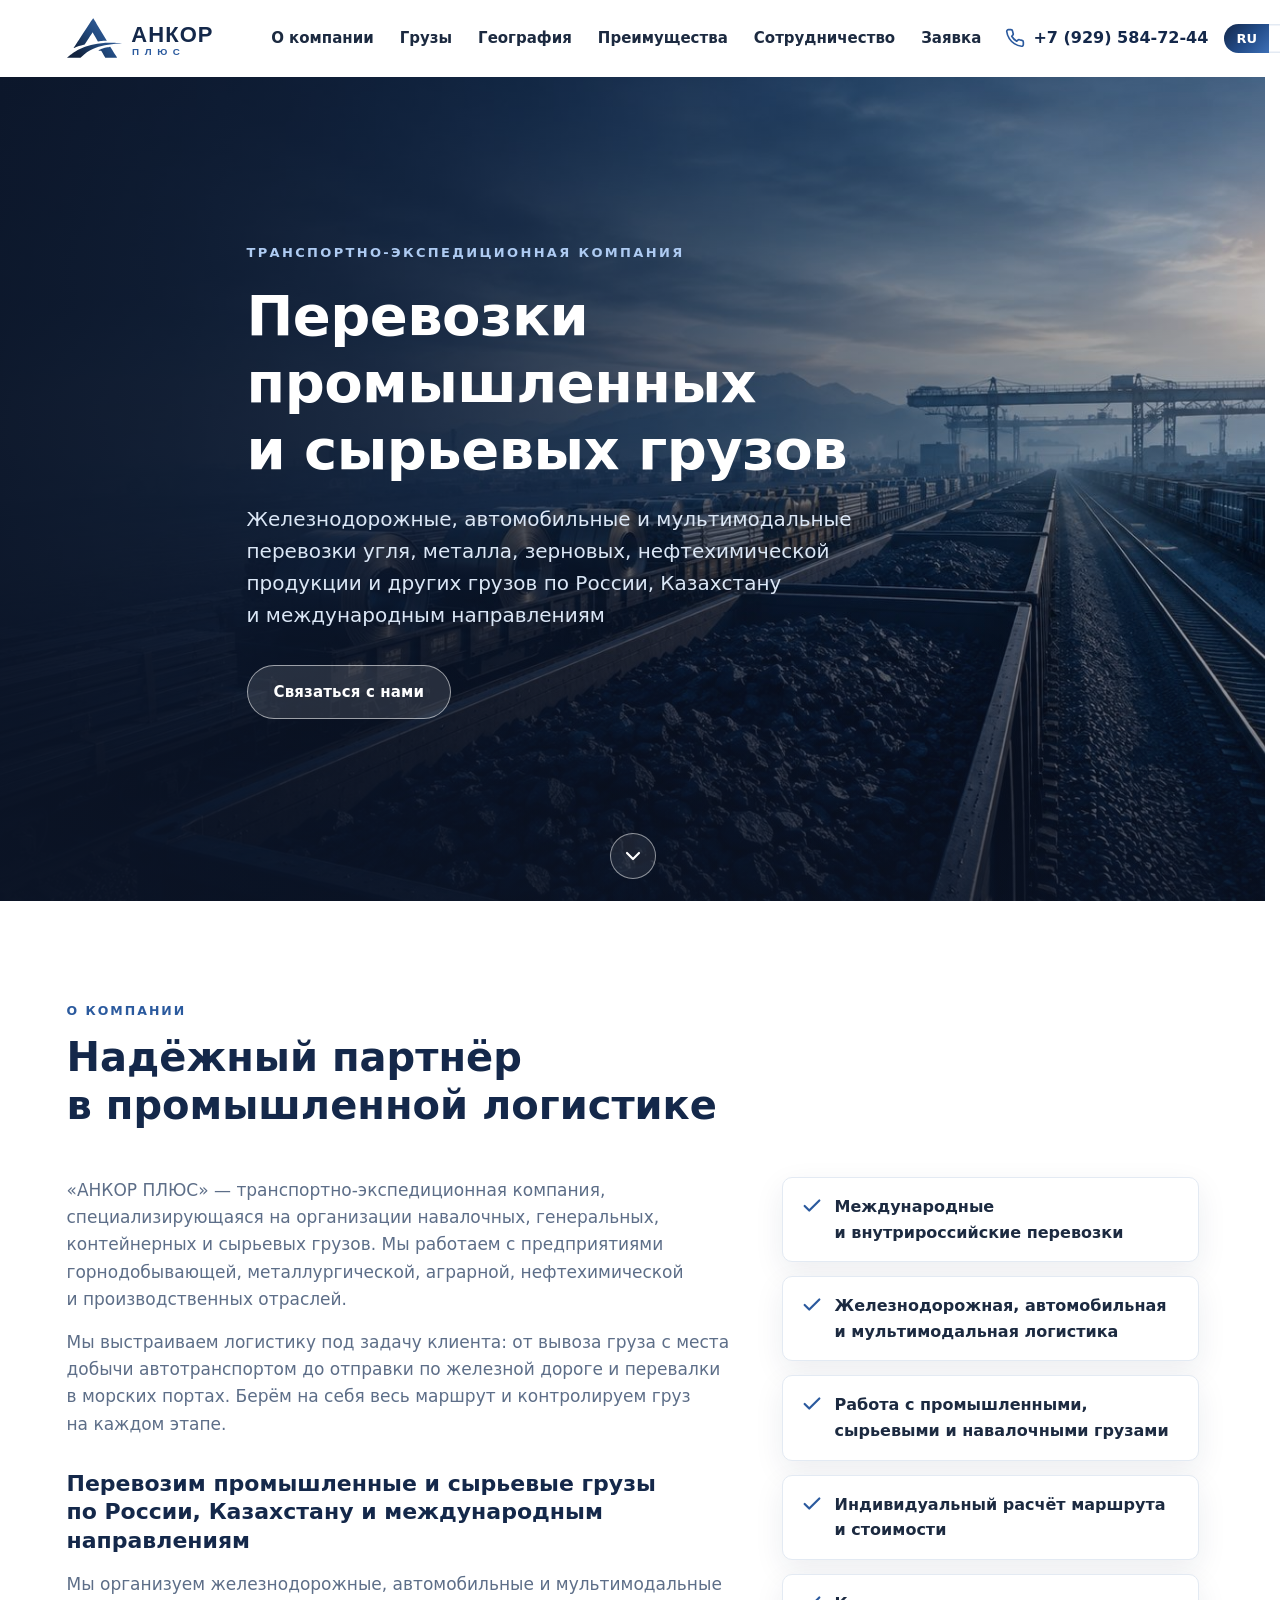
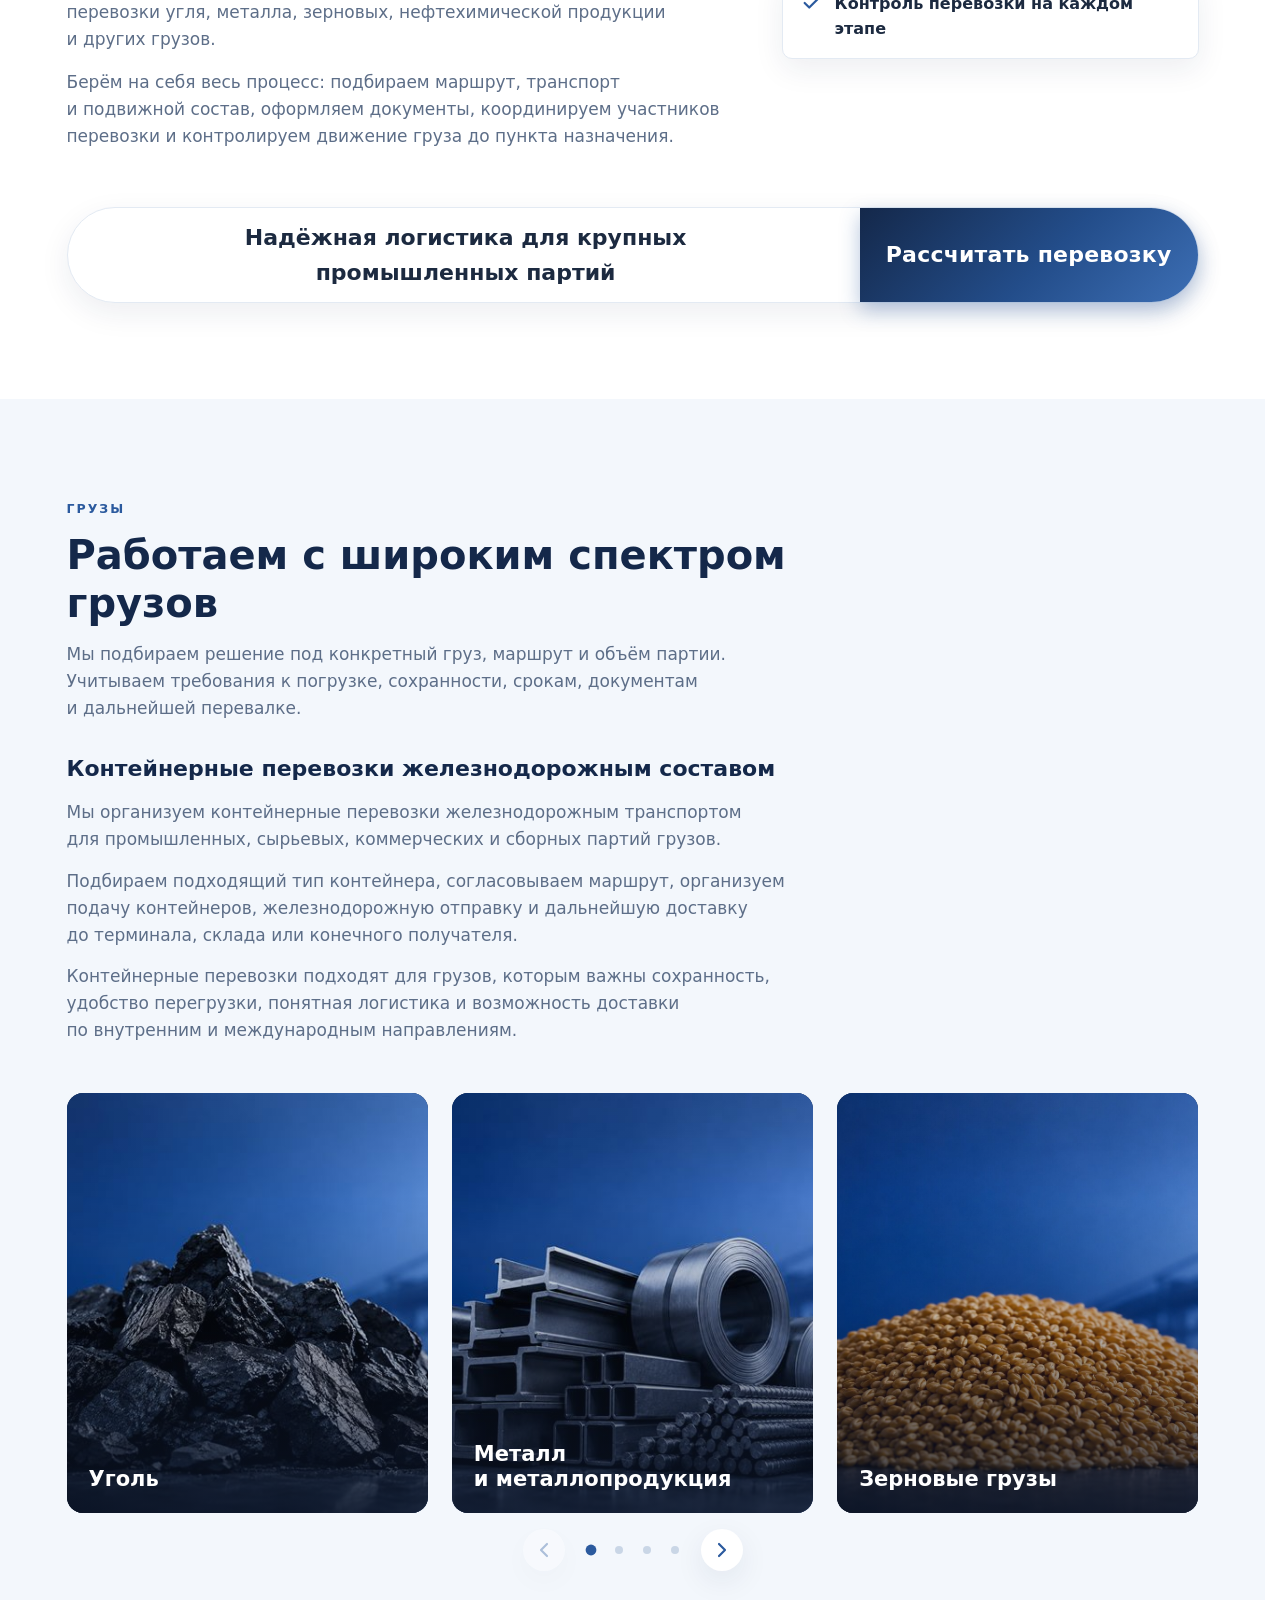
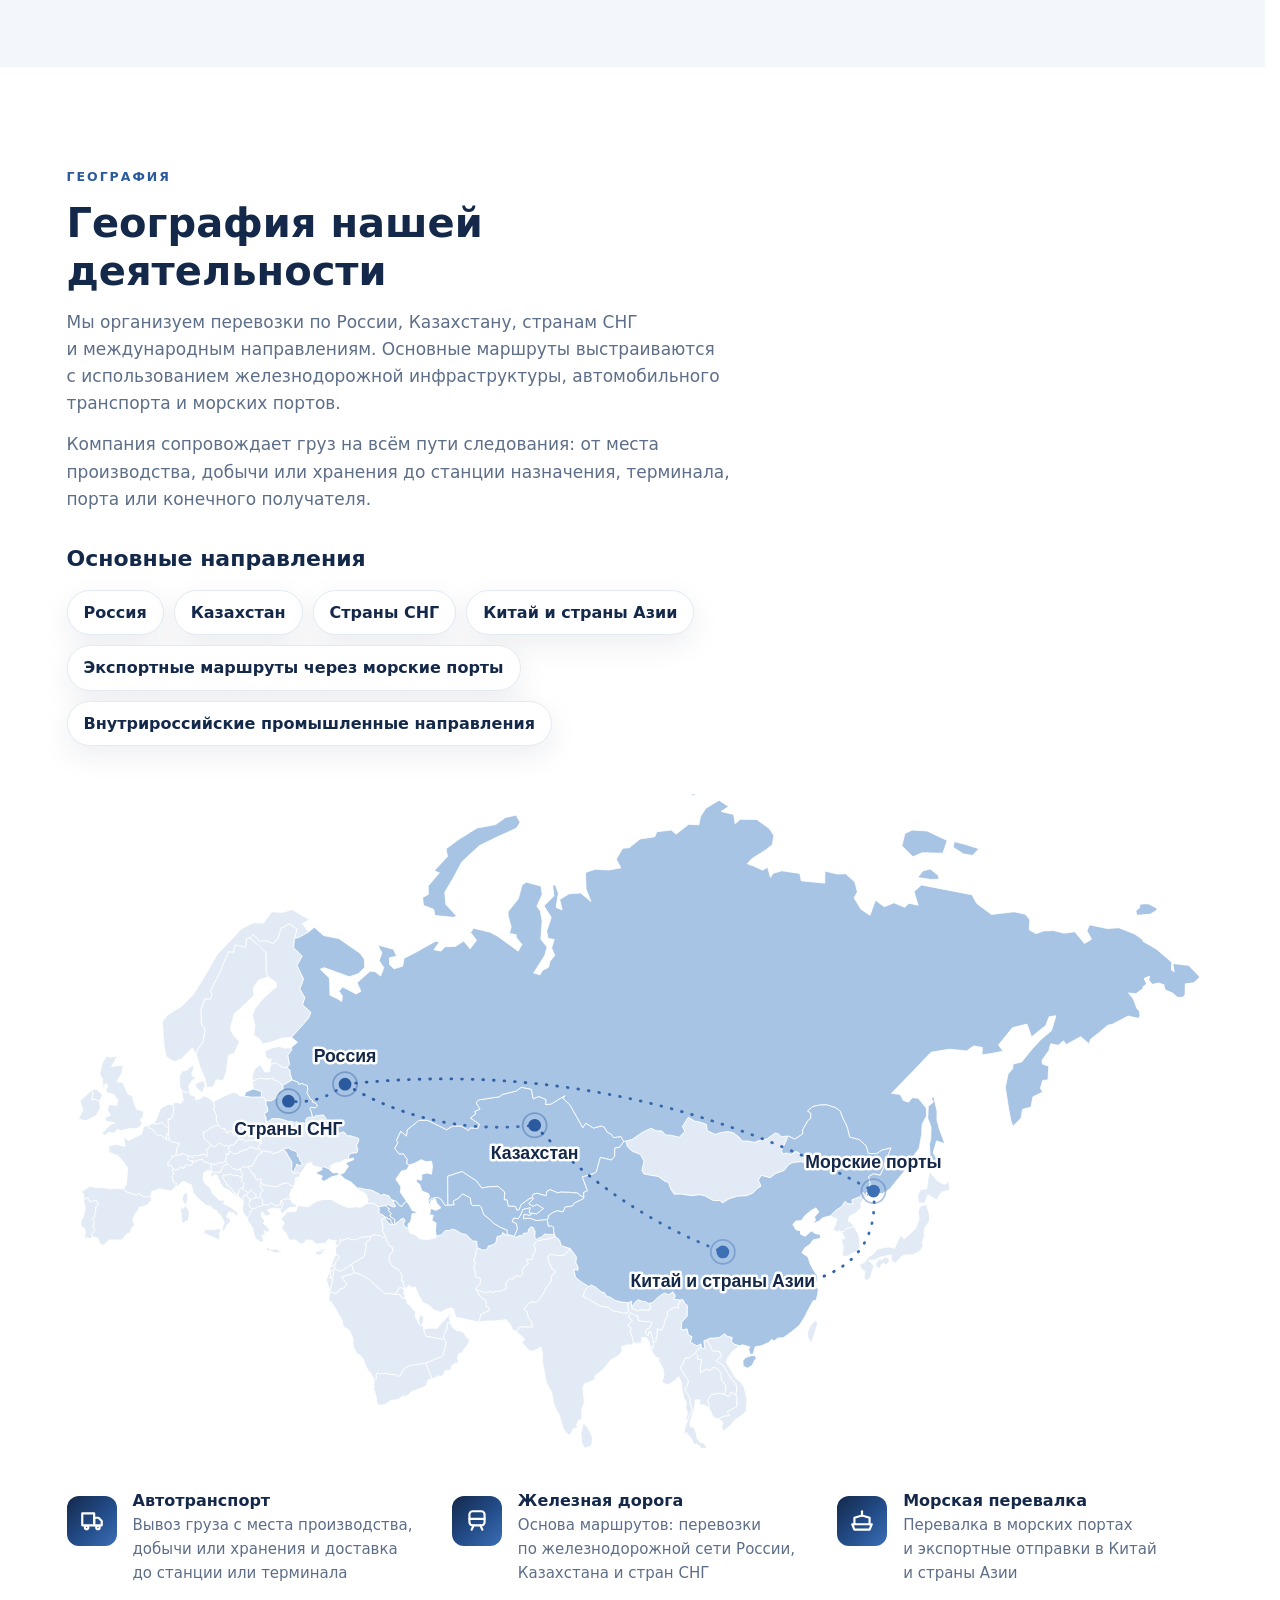
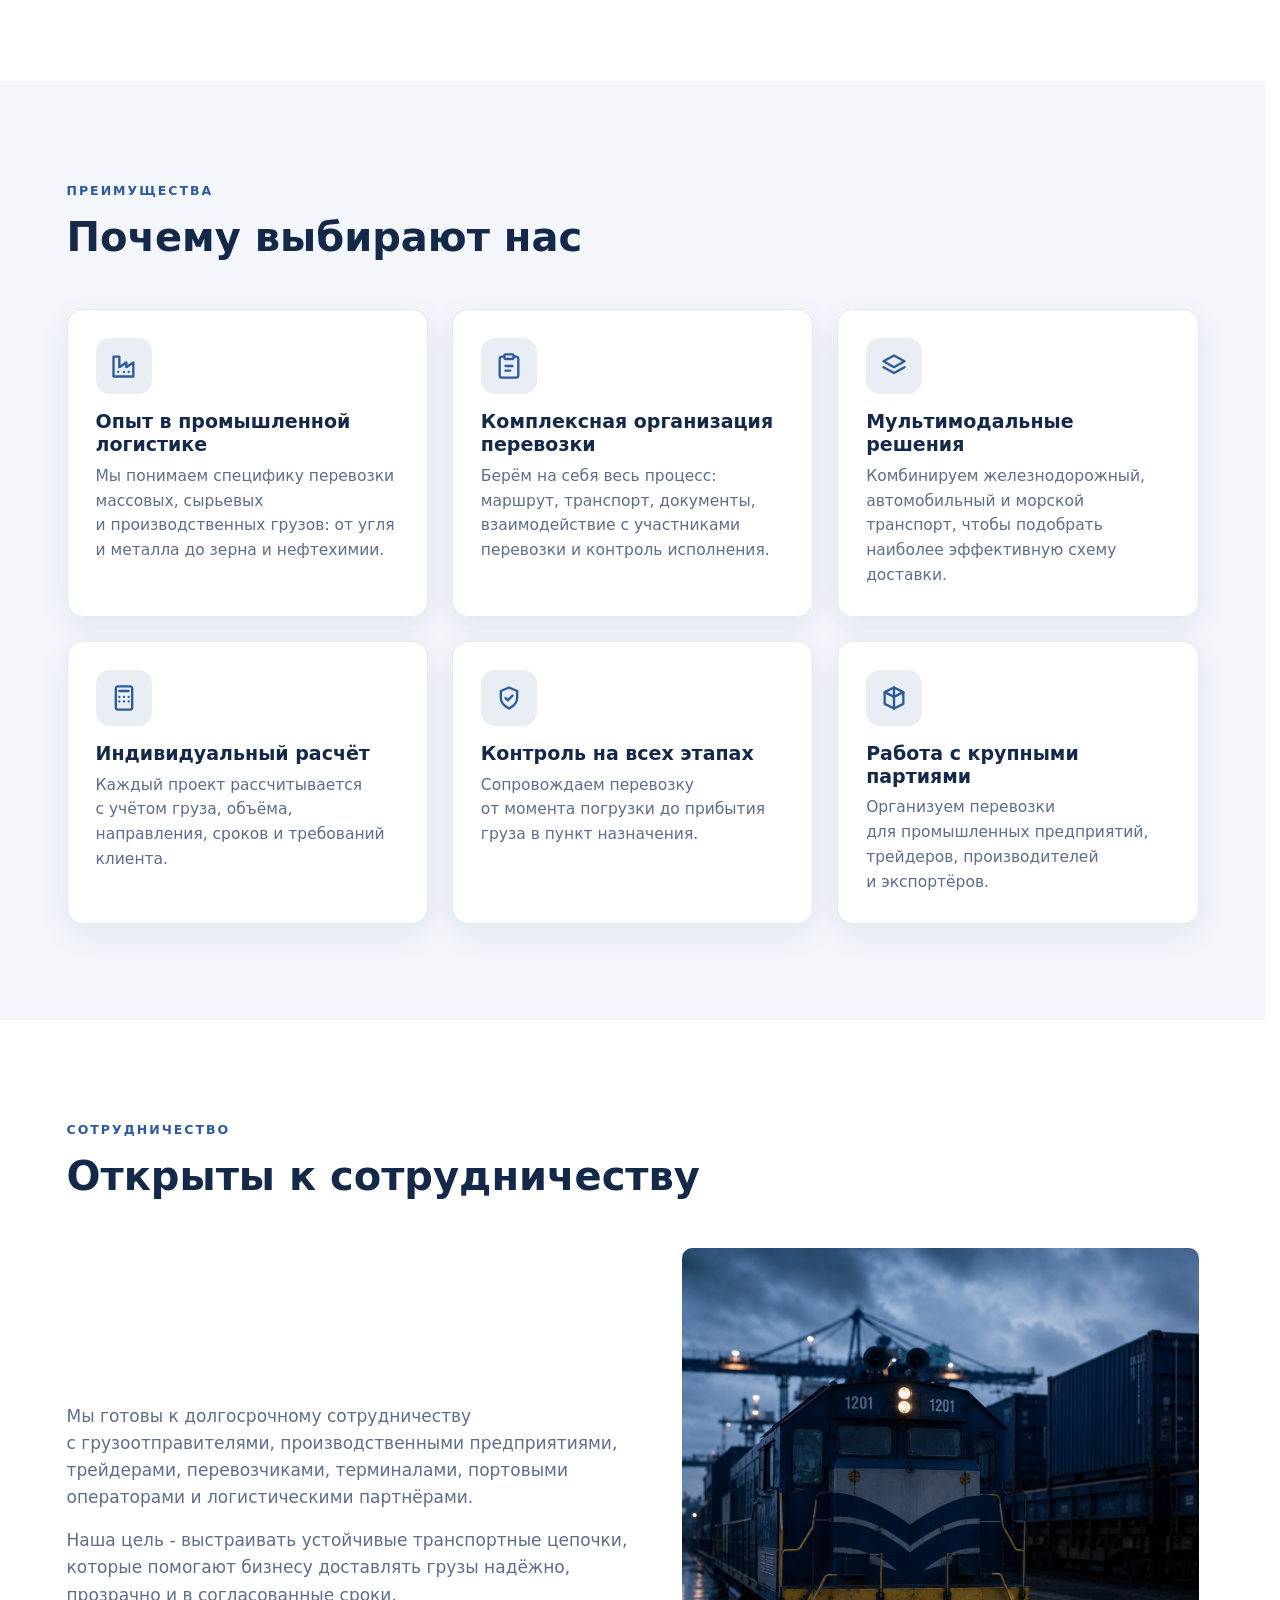
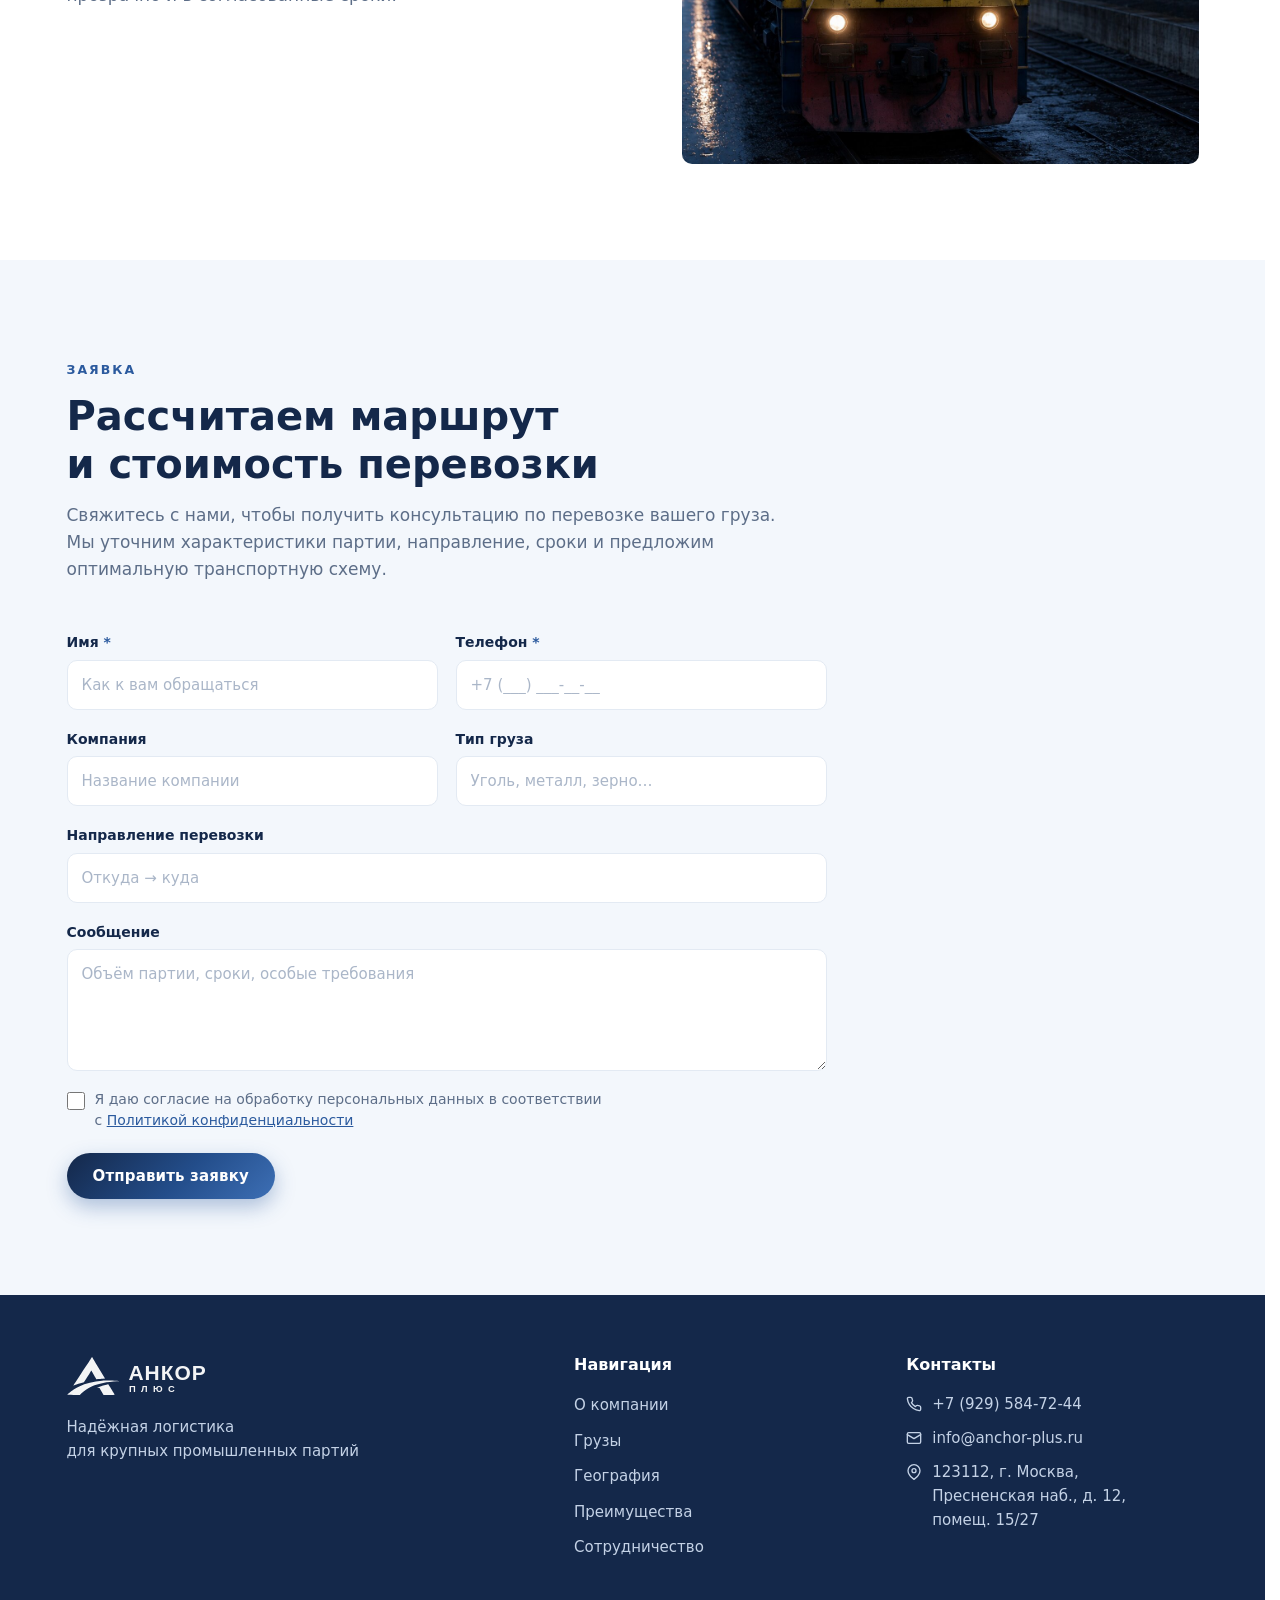
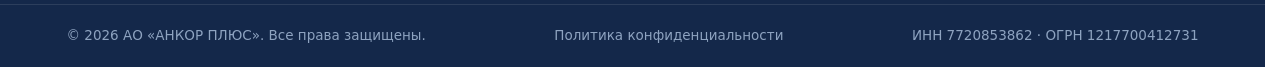
==== commit f2e59ba6: "Внесла правки" ====
--- a/index.html
+++ b/index.html
@@ -8,7 +8,7 @@
         content="Транспортно-экспедиционная компания. Железнодорожные и мультимодальные перевозки угля, металлопродукции и ферросплавов из России через Казахстан в страны Азии.">
   <link rel="icon" href="img/favicon.svg?v=2" type="image/svg+xml">
   <!-- ?v= обходит месячный кэш браузера (см. .htaccess): изменив css/js, увеличьте номер -->
-  <link rel="stylesheet" href="css/style.css?v=32">
+  <link rel="stylesheet" href="css/style.css?v=36">
   <!-- хиро-фон виден сразу: начинаем грузить раньше, чем его обнаружит разбор CSS -->
   <link rel="preload" as="image" href="img/hero.jpg" fetchpriority="high">
 </head>
@@ -347,7 +347,6 @@
              submit перехватывается в js/main.js (блок «Форма заявки»).
              TODO(бэкенд): слать данные на свой эндпойнт (fetch POST) и показывать
              успех только после ответа сервера. -->
-        <div class="request-layout">
         <form class="request-form reveal" id="requestForm" novalidate>
           <div class="form-grid">
             <div class="field">
@@ -403,29 +402,6 @@
             <p class="request-form__status" id="requestStatus" role="status" aria-live="polite" data-i18n="request.success" hidden>Спасибо! Мы&nbsp;свяжемся с&nbsp;вами в&nbsp;ближайшее время.</p>
           </div>
         </form>
-
-        <!-- декоративный орнамент: верхний хаб + 2 маршрута (длинный и короткий), стиль карты; скрыт ниже десктопа -->
-<!--        <aside class="request-ornament" aria-hidden="true">-->
-<!--          <svg viewBox="0 0 420 560" fill="none" xmlns="http://www.w3.org/2000/svg">-->
-<!--            <defs>-->
-<!--              <linearGradient id="ornRoute" x1="0" y1="0" x2="1" y2="1">-->
-<!--                <stop offset="0" stop-color="#2b5a9e"/>-->
-<!--                <stop offset="1" stop-color="#3d6fb5"/>-->
-<!--              </linearGradient>-->
-<!--            </defs>-->
-<!--            &lt;!&ndash; два маршрута из верхней точки-хаба: один длиннее, другой короче (пунктир как на карте) &ndash;&gt;-->
-<!--            <g stroke="url(#ornRoute)" stroke-width="4" stroke-linecap="round" stroke-dasharray="1 16" opacity=".6">-->
-<!--              <path d="M210 64 Q92 250 80 498"/>-->
-<!--              <path d="M210 64 Q336 150 338 286"/>-->
-<!--            </g>-->
-<!--            &lt;!&ndash; города: кольцо + точка; верхняя — главный хаб (с доп. внешним кольцом) &ndash;&gt;-->
-<!--            <circle class="ornament__ring ornament__ring&#45;&#45;faint" cx="210" cy="64" r="27"/>-->
-<!--            <circle class="ornament__ring" cx="210" cy="64"  r="16"/><circle class="ornament__node" cx="210" cy="64"  r="7"/>-->
-<!--            <circle class="ornament__ring" cx="80"  cy="498" r="13"/><circle class="ornament__node" cx="80"  cy="498" r="6"/>-->
-<!--            <circle class="ornament__ring" cx="338" cy="286" r="13"/><circle class="ornament__node" cx="338" cy="286" r="6"/>-->
-<!--          </svg>-->
-<!--        </aside>-->
-        </div>
       </div>
     </section>
 
@@ -474,7 +450,7 @@
     <svg class="icon"><use href="#i-arrow-up"/></svg>
   </button>
 
-  <script src="js/i18n.js?v=21"></script>
+  <script src="js/i18n.js?v=23"></script>
   <script src="js/main.js?v=17"></script>
 </body>
 </html>
--- a/css/style.css
+++ b/css/style.css
@@ -404,13 +404,6 @@
 .cooperation__media img { display: block; width: 100%; height: auto; border-radius: var(--radius-sm); }
 
 /* Заявка на расчёт */
-.request-layout { display: grid; grid-template-columns: 1fr; gap: 32px; align-items: start; }
-.request-ornament { display: none; }  /* виден только в десктоп-режиме */
-.request-ornament svg { width: 100%; height: auto; display: block; }
-/* города как на карте: кольцо + точка (пунктир маршрутов задан атрибутами на <g>) */
-.ornament__ring { fill: none; stroke: var(--c-blue); stroke-width: 2; opacity: .4; }
-.ornament__ring--faint { opacity: .2; }
-.ornament__node { fill: var(--c-blue); opacity: .85; }
 .request-form { max-width: 760px; }  /* без margin:auto — форма прижата влево, по одной оси с заголовком */
 /* align-items: start — поле с ошибкой не растягивает и не смещает соседнее по ряду */
 .form-grid { display: grid; grid-template-columns: 1fr; gap: 16px; align-items: start; }
@@ -592,8 +585,6 @@
   }
 
   .about__grid { grid-template-columns: 1.6fr 1fr; gap: 48px; }
-  .request-layout { grid-template-columns: 1.6fr 1fr; gap: 48px; }
-  .request-ornament { display: block; }  /* в правой колонке рядом с формой, хаб вровень с её верхом */
   .about__text p, .cooperation__text p { font-size: 17px; }
   .carousel__track { gap: 24px; }
   .slide { flex-basis: calc((100% - 48px) / 3); }
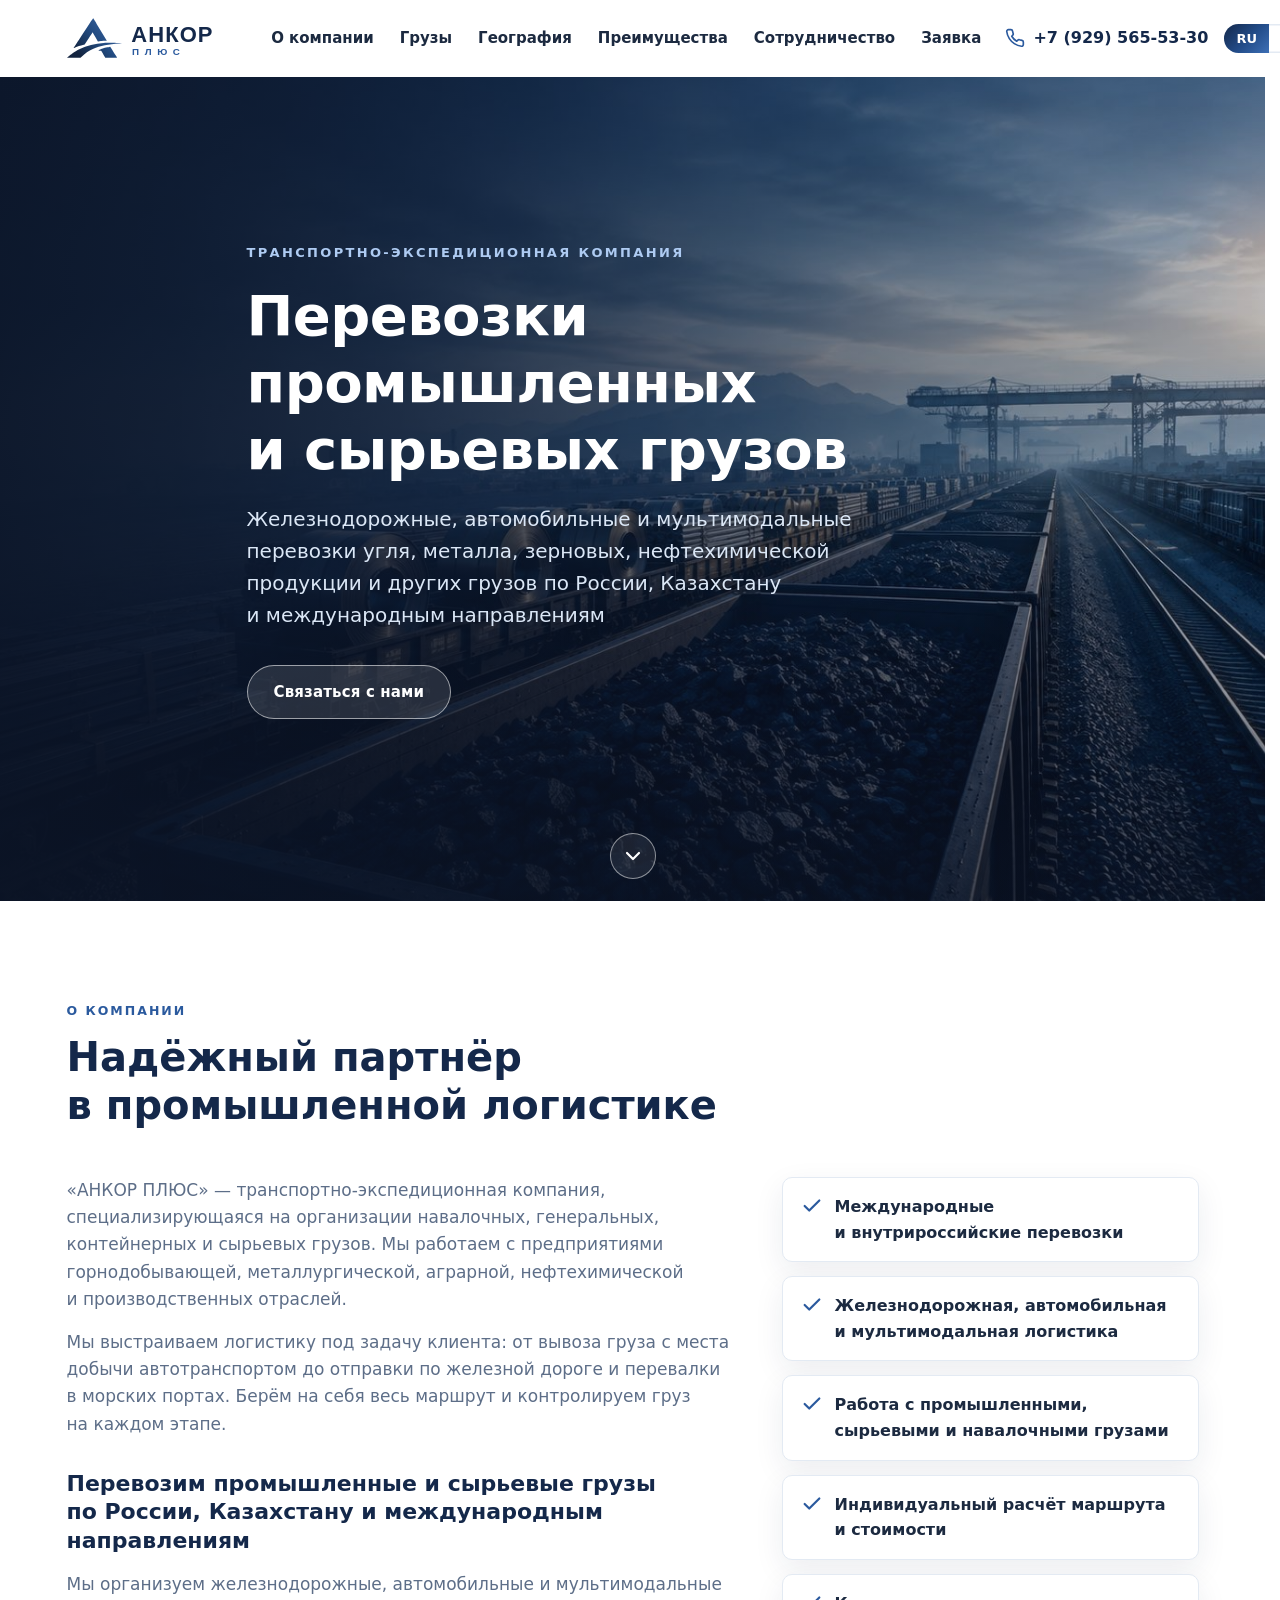
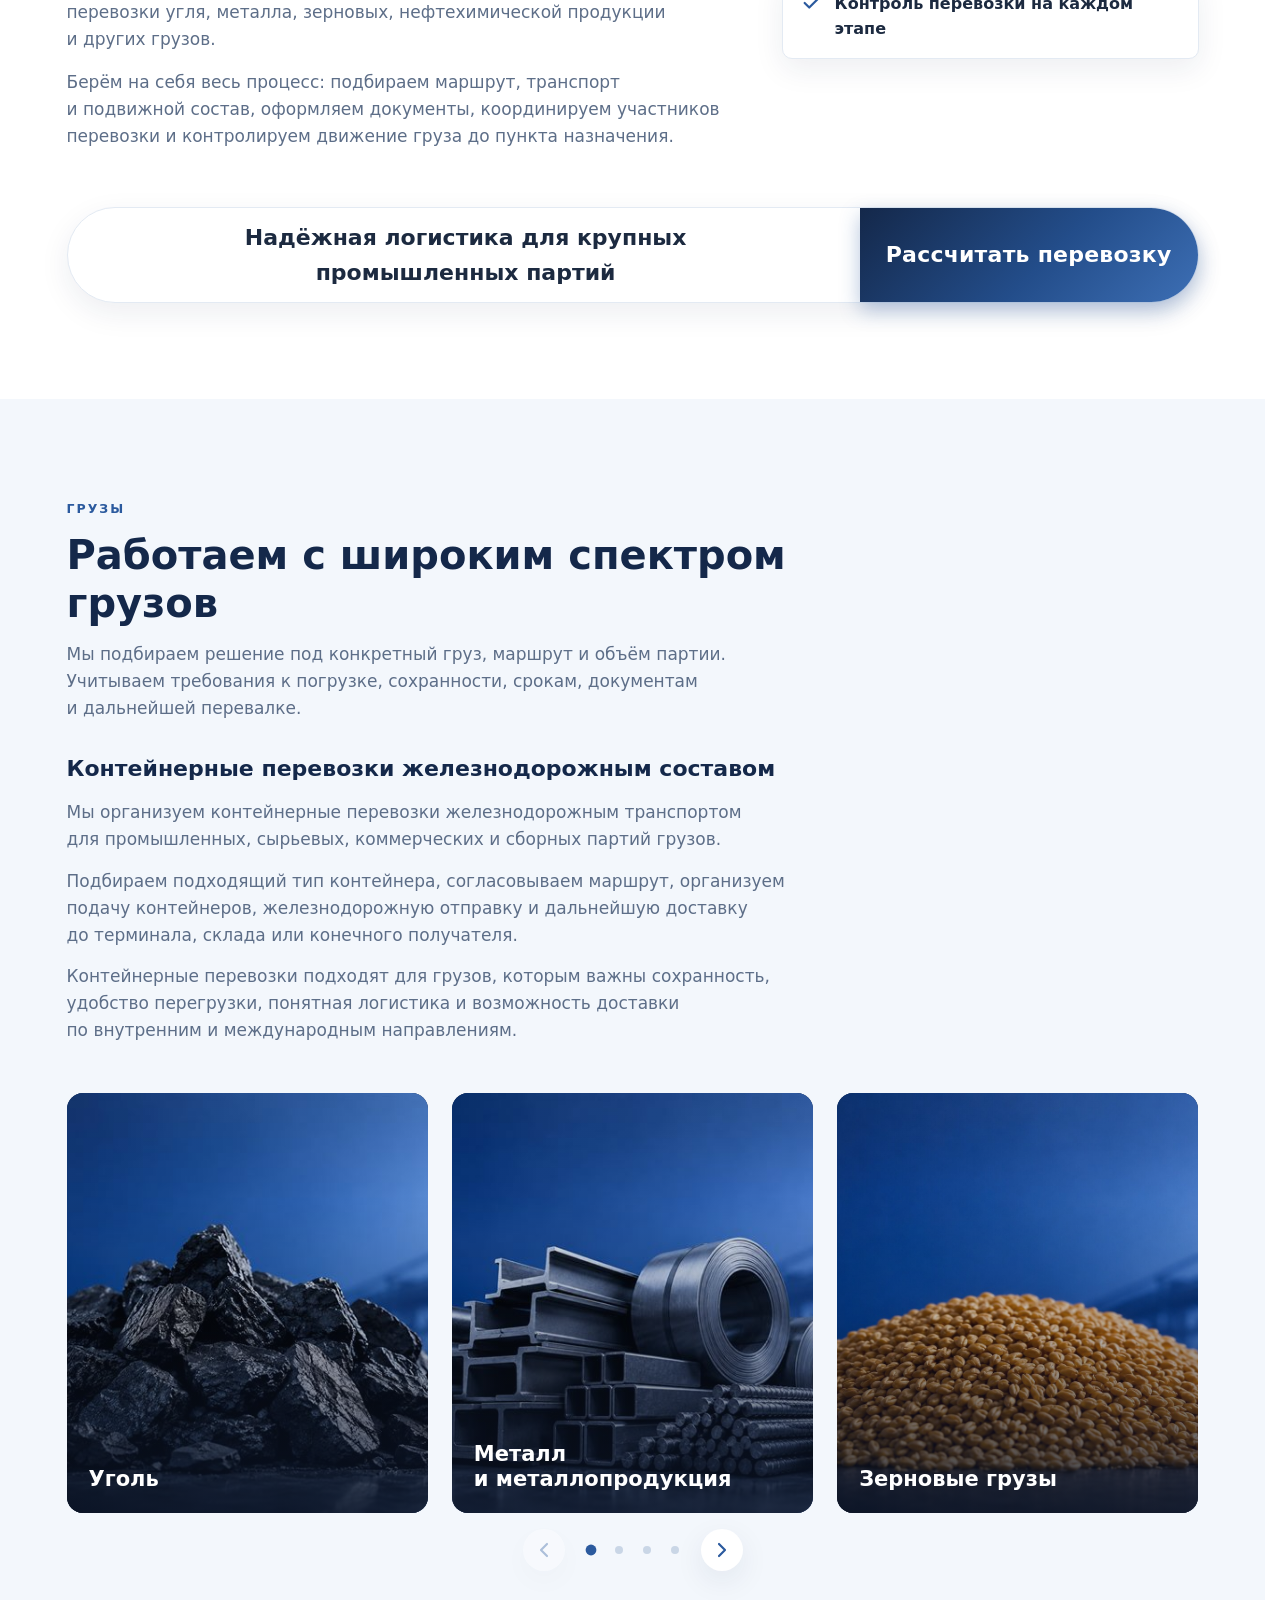
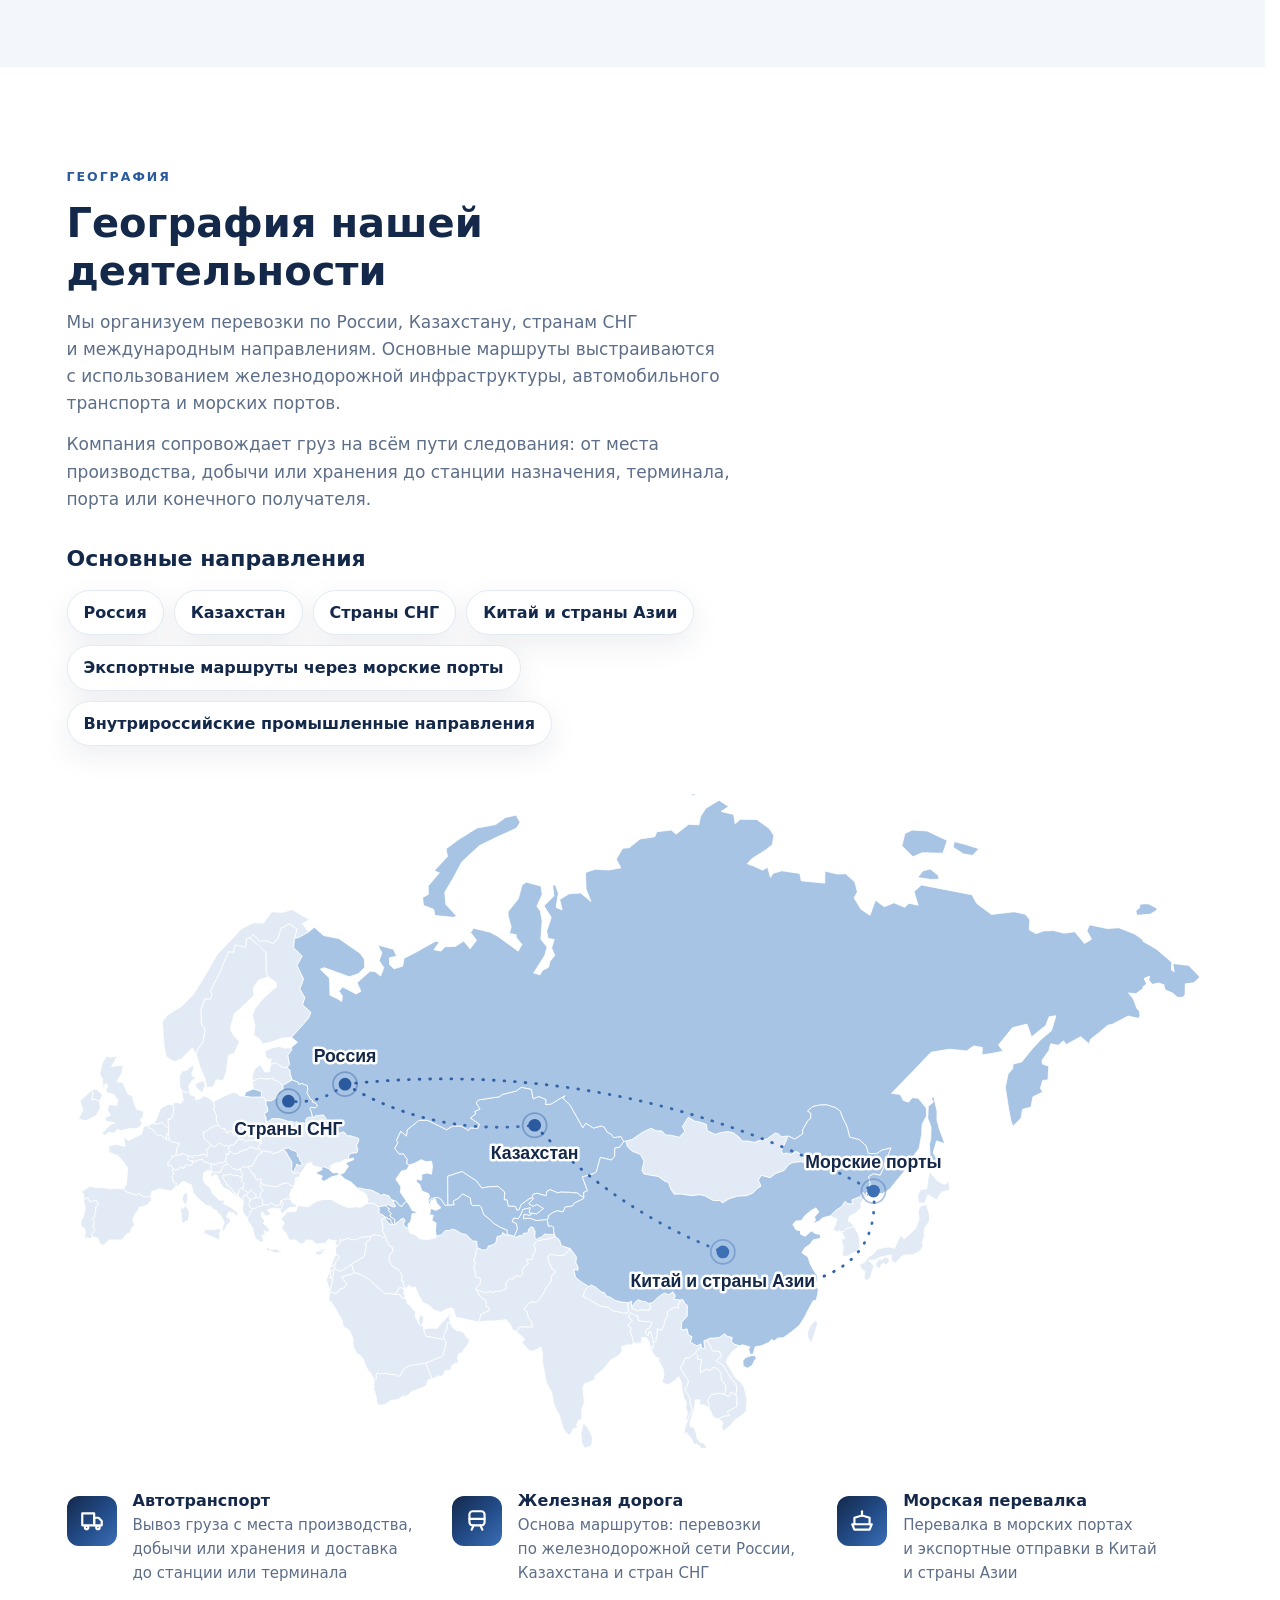
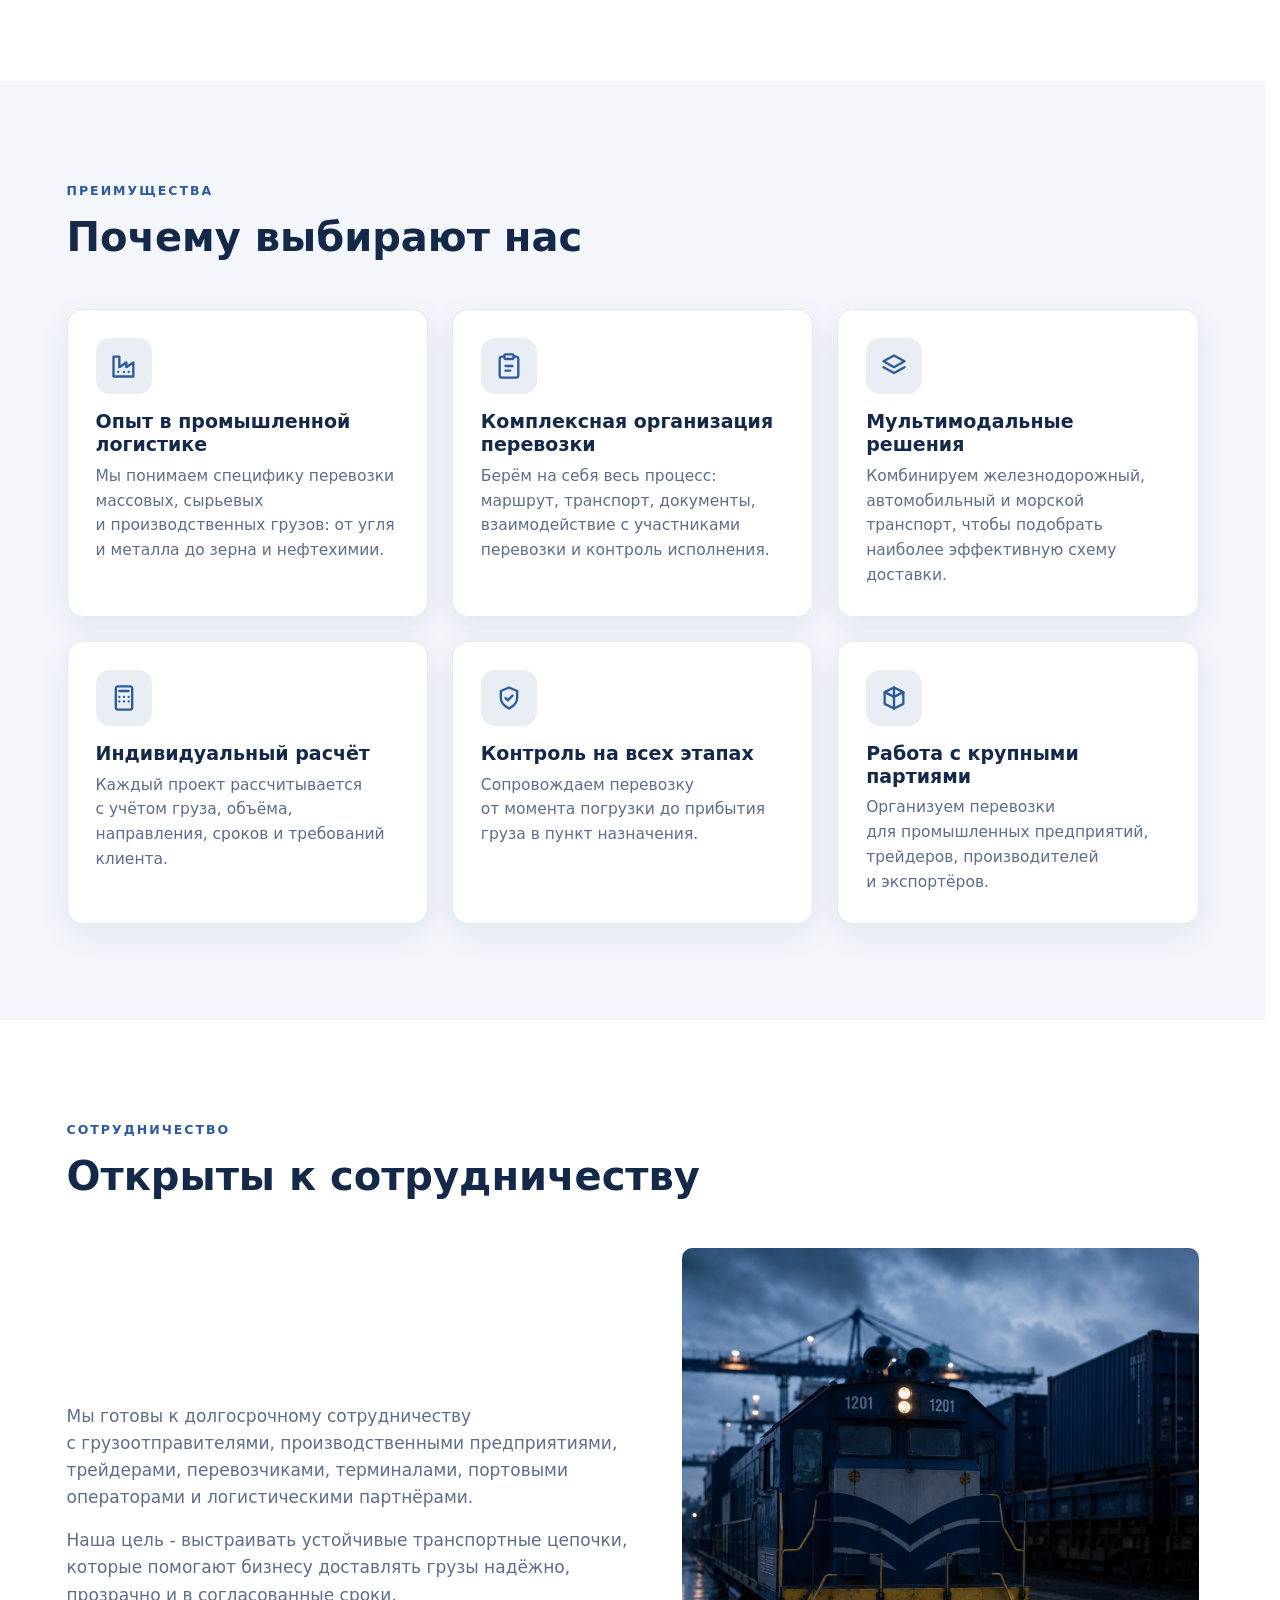
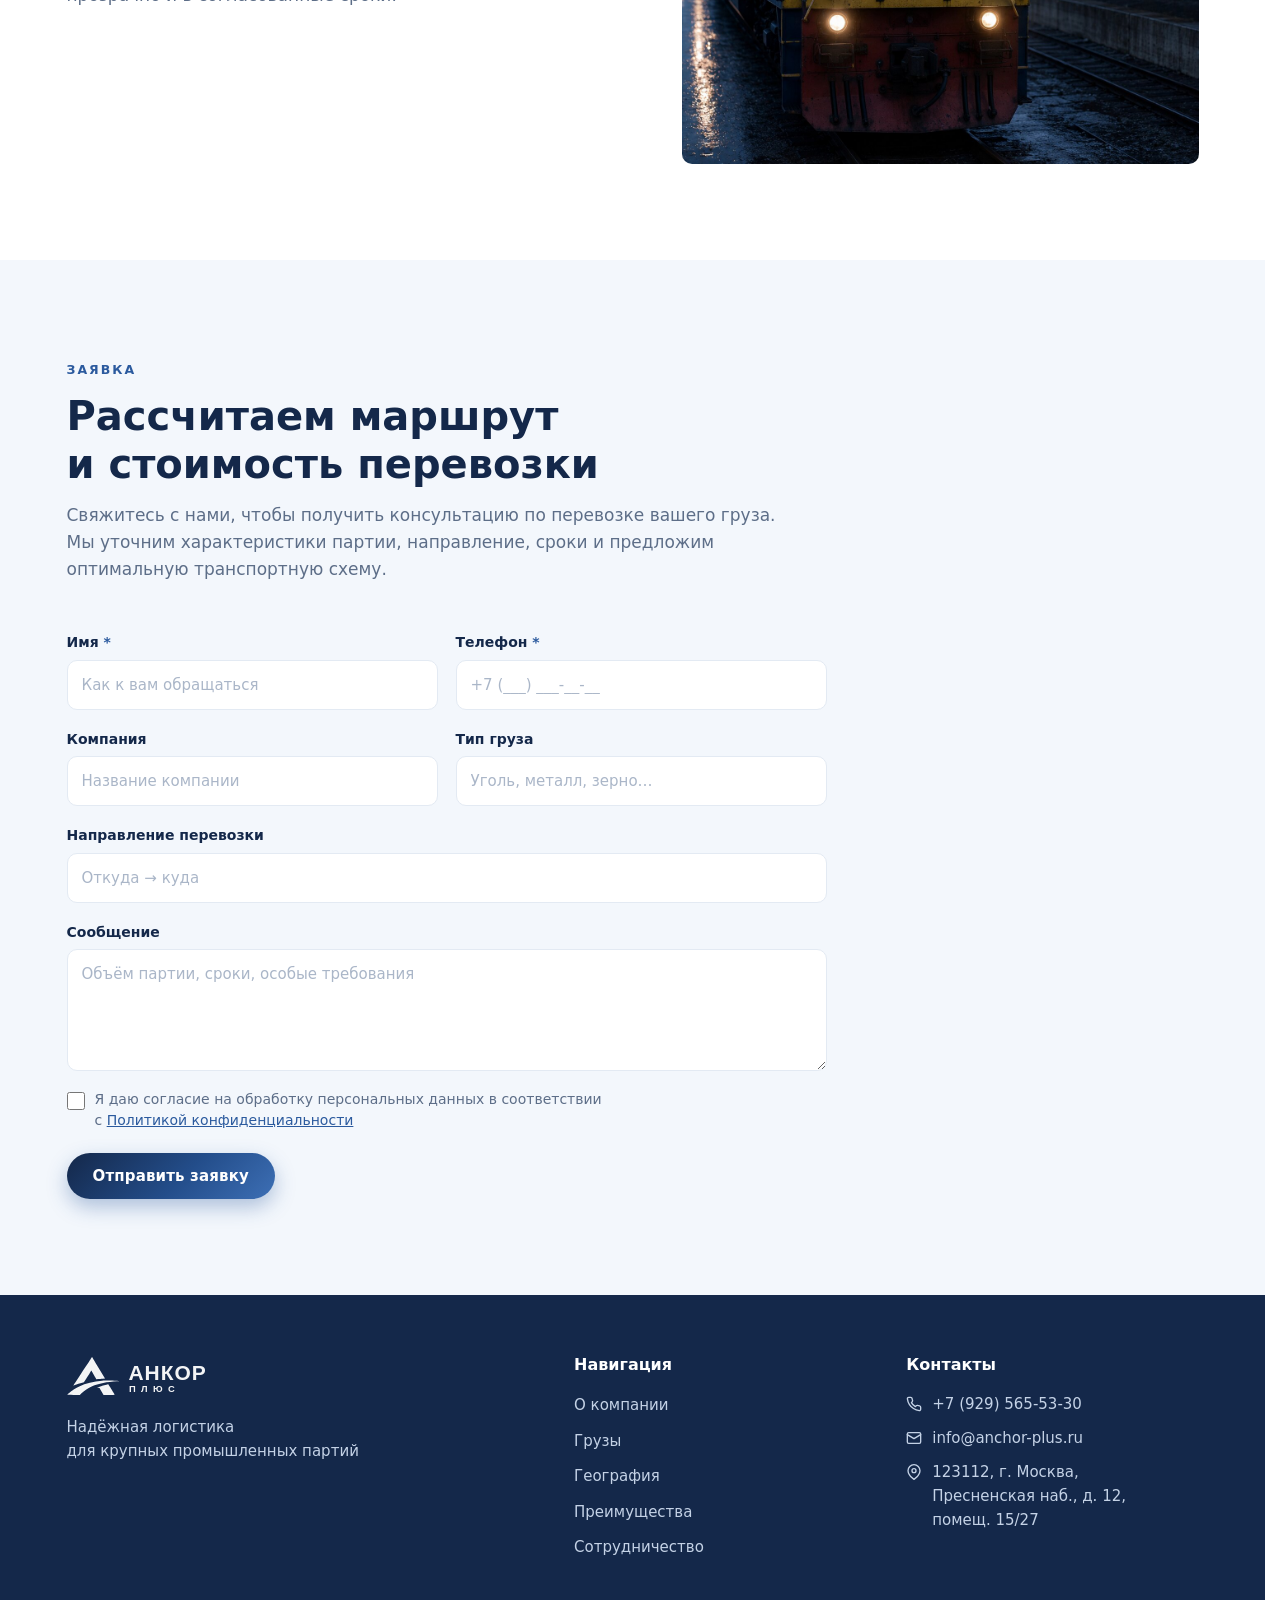
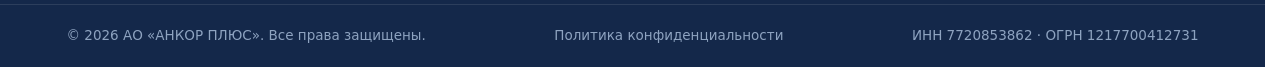
==== commit a22cb3e9: "Добавила отправку заявок" ====
--- a/index.html
+++ b/index.html
@@ -6,7 +6,7 @@
   <title data-i18n="meta.title">АНКОР ПЛЮС — международные перевозки угля, металла и ферросплавов</title>
   <meta name="description" data-i18n-content="meta.description"
         content="Транспортно-экспедиционная компания. Железнодорожные и мультимодальные перевозки угля, металлопродукции и ферросплавов из России через Казахстан в страны Азии.">
-  <link rel="icon" href="img/favicon.svg?v=2" type="image/svg+xml">
+  <link rel="icon" href="img/favicon.svg?v=3" type="image/svg+xml">
   <!-- ?v= обходит месячный кэш браузера (см. .htaccess): изменив css/js, увеличьте номер -->
   <link rel="stylesheet" href="css/style.css?v=36">
   <!-- хиро-фон виден сразу: начинаем грузить раньше, чем его обнаружит разбор CSS -->
@@ -59,14 +59,14 @@
           <li><a href="#why"      class="nav__link" data-i18n="nav.why">Преимущества</a></li>
           <li><a href="#partners" class="nav__link" data-i18n="nav.partners">Сотрудничество</a></li>
           <li><a href="#request" class="nav__link" data-i18n="nav.request">Заявка</a></li>
-          <li class="nav__phone"><a href="tel:+79295847244" class="nav__link">+7 (929) 584-72-44</a></li>
+          <li class="nav__phone"><a href="tel:+79295655330" class="nav__link">+7 (929) 565-53-30</a></li>
         </ul>
       </nav>
 
       <div class="header__actions">
-        <a href="tel:+79295847244" class="header__phone">
+        <a href="tel:+79295655330" class="header__phone">
           <svg class="icon"><use href="#i-phone"/></svg>
-          <span class="header__phone-num">+7 (929) 584-72-44</span>
+          <span class="header__phone-num">+7 (929) 565-53-30</span>
         </a>
 
         <div class="lang-switch" role="group" aria-label="Язык / Language">
@@ -343,11 +343,11 @@
           <p class="section__lead" data-i18n="request.lead">Свяжитесь с&nbsp;нами, чтобы получить консультацию по&nbsp;перевозке вашего груза. Мы&nbsp;уточним характеристики партии, направление, сроки и&nbsp;предложим оптимальную транспортную схему.</p>
         </div>
 
-        <!-- Реальная отправка не подключена: форма валидируется на клиенте,
-             submit перехватывается в js/main.js (блок «Форма заявки»).
-             TODO(бэкенд): слать данные на свой эндпойнт (fetch POST) и показывать
-             успех только после ответа сервера. -->
-        <form class="request-form reveal" id="requestForm" novalidate>
+        <!-- Отправка: js/main.js перехватывает submit, валидирует на клиенте
+             и шлёт данные POST-запросом на send.php (PHP на хостинге Beget),
+             который отправляет заявку на e-mail. Успех показывается только
+             после ответа сервера. -->
+        <form class="request-form reveal" id="requestForm" action="send.php" method="post" novalidate>
           <div class="form-grid">
             <div class="field">
               <label class="field__label" for="rf-name"><span data-i18n="request.nameLabel">Имя</span> <span class="field__req" aria-hidden="true">*</span></label>
@@ -390,16 +390,19 @@
             </div>
           </div>
 
+          <!-- Ловушка для ботов: настоящие пользователи это поле не видят и не заполняют -->
+          <input class="rf-hp" type="text" name="website" tabindex="-1" autocomplete="off" aria-hidden="true">
+
           <label class="consent" for="rf-consent">
             <input class="consent__box" id="rf-consent" name="consent" type="checkbox" required aria-describedby="rf-consent-err">
-            <!-- TODO(юрист): заменить href="#" на реальную «Политику конфиденциальности» (обязательно по 152-ФЗ) -->
-            <span class="consent__text"><span data-i18n="request.consentText">Я&nbsp;даю согласие на&nbsp;обработку персональных данных в&nbsp;соответствии с&nbsp;</span><a href="#" class="consent__link" data-i18n="request.consentLink">Политикой&nbsp;конфиденциальности</a></span>
+            <span class="consent__text"><span data-i18n="request.consentText">Я&nbsp;даю согласие на&nbsp;обработку персональных данных в&nbsp;соответствии с&nbsp;</span><a href="privacy.html" class="consent__link" target="_blank" rel="noopener" data-i18n="request.consentLink">Политикой&nbsp;конфиденциальности</a></span>
           </label>
           <span class="field__error" id="rf-consent-err" data-i18n="request.errConsent" hidden>Необходимо согласие на обработку персональных данных</span>
 
           <div class="request-form__actions">
             <button class="btn btn--primary" type="submit" data-i18n="request.submit">Отправить заявку</button>
             <p class="request-form__status" id="requestStatus" role="status" aria-live="polite" data-i18n="request.success" hidden>Спасибо! Мы&nbsp;свяжемся с&nbsp;вами в&nbsp;ближайшее время.</p>
+            <p class="request-form__status request-form__status--error" id="requestError" role="alert" aria-live="assertive" data-i18n="request.error" hidden>Не&nbsp;удалось отправить заявку. Попробуйте ещё&nbsp;раз или&nbsp;позвоните нам.</p>
           </div>
         </form>
       </div>
@@ -429,7 +432,7 @@
       <div class="footer__col">
         <h4 class="footer__title" data-i18n="footer.contactsTitle">Контакты</h4>
         <ul class="footer__list footer__list--contacts">
-          <li><svg class="icon"><use href="#i-phone"/></svg><a href="tel:+79295847244">+7 (929) 584-72-44</a></li>
+          <li><svg class="icon"><use href="#i-phone"/></svg><a href="tel:+79295655330">+7 (929) 565-53-30</a></li>
           <li><svg class="icon"><use href="#i-mail"/></svg><a href="mailto:info@anchor-plus.ru">info@anchor-plus.ru</a></li>
           <li><svg class="icon"><use href="#i-pin"/></svg><span data-i18n="contacts.addressValue">123112, г.&nbsp;Москва, Пресненская&nbsp;наб., д.&nbsp;12, помещ.&nbsp;15/27</span></li>
         </ul>
@@ -439,8 +442,7 @@
     <div class="footer__bottom">
       <div class="container footer__bottom-inner">
         <p>©&nbsp;<span id="year">2026</span> <span data-i18n="footer.copy">АО&nbsp;«АНКОР&nbsp;ПЛЮС». Все&nbsp;права защищены.</span></p>
-        <!-- TODO(юрист): href="#" → реальная «Политика конфиденциальности» (152-ФЗ); тот же адрес продублировать в чекбоксе согласия формы заявки -->
-        <a class="footer__policy" href="#" data-i18n="footer.privacy">Политика&nbsp;конфиденциальности</a>
+        <a class="footer__policy" href="privacy.html" data-i18n="footer.privacy">Политика&nbsp;конфиденциальности</a>
         <p class="footer__legal" data-i18n="footer.legal">ИНН&nbsp;7720853862 · ОГРН&nbsp;1217700412731</p>
       </div>
     </div>
@@ -450,7 +452,7 @@
     <svg class="icon"><use href="#i-arrow-up"/></svg>
   </button>
 
-  <script src="js/i18n.js?v=23"></script>
+  <script src="js/i18n.js?v=24"></script>
   <script src="js/main.js?v=17"></script>
 </body>
 </html>
--- a/css/style.css
+++ b/css/style.css
@@ -433,6 +433,10 @@
 .request-form__actions .btn { width: 100%; }
 .request-form__status { font-size: 15px; font-weight: 600; color: var(--c-blue); opacity: 1; transition: opacity .5s ease; }
 .request-form__status.is-hiding { opacity: 0; }
+.request-form__status--error { color: #c0392b; }
+
+/* Honeypot: скрытое поле-ловушка для ботов, недоступное людям */
+.rf-hp { position: absolute; left: -9999px; width: 1px; height: 1px; overflow: hidden; opacity: 0; pointer-events: none; }
 
 /* ============================================================
    ФУТЕР — база (мобайл): одна колонка
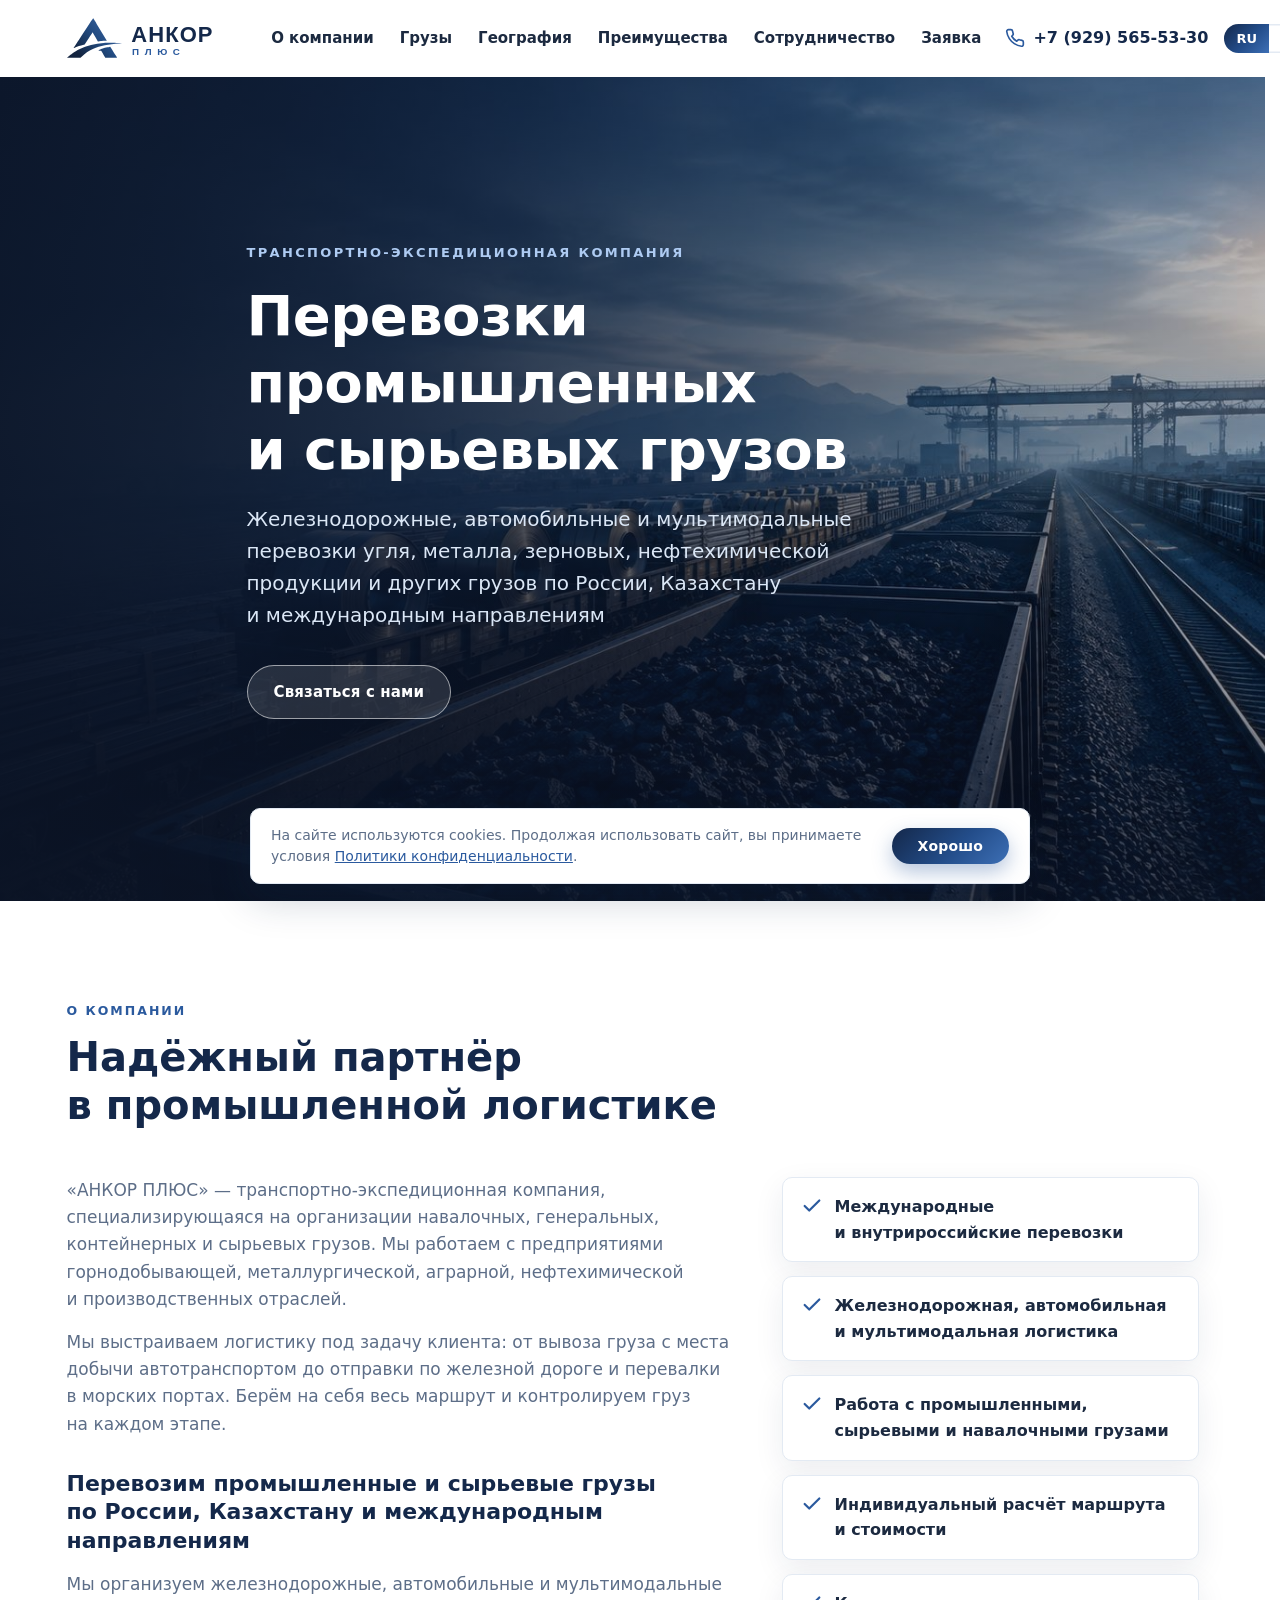
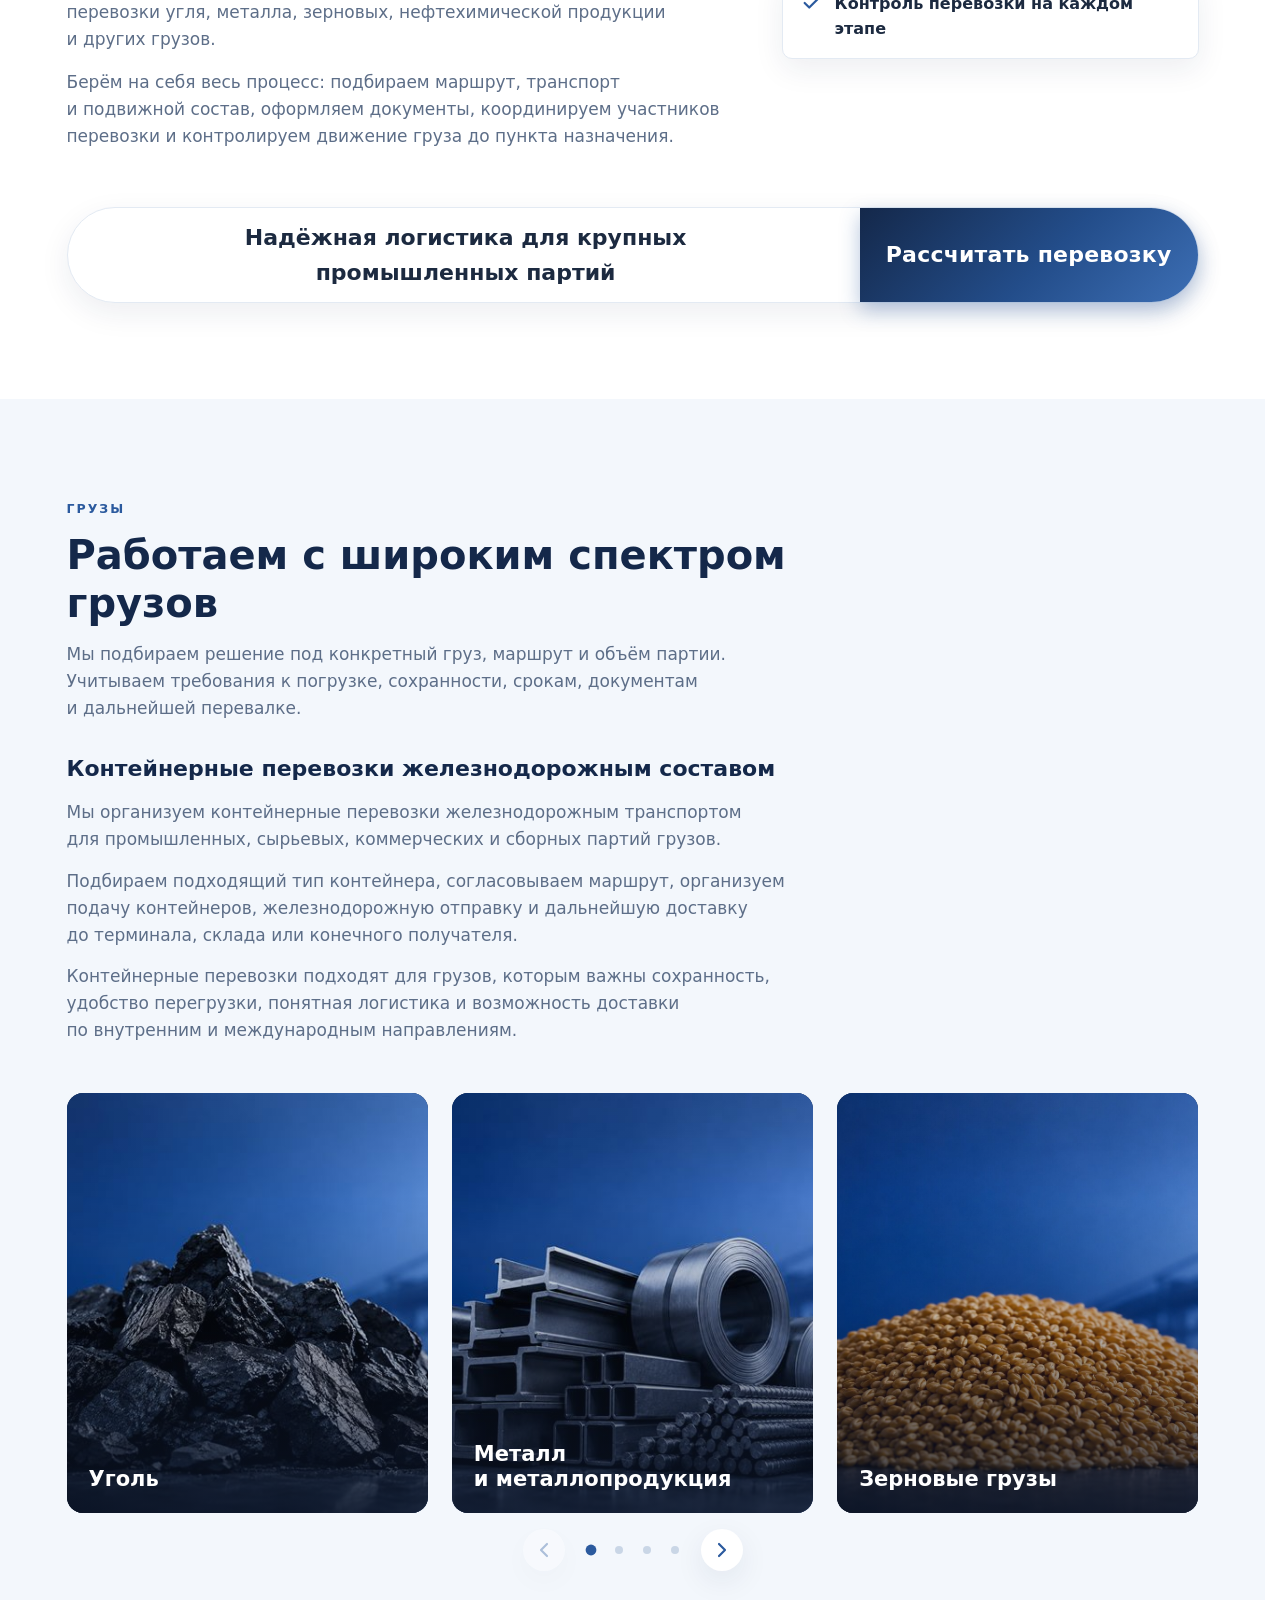
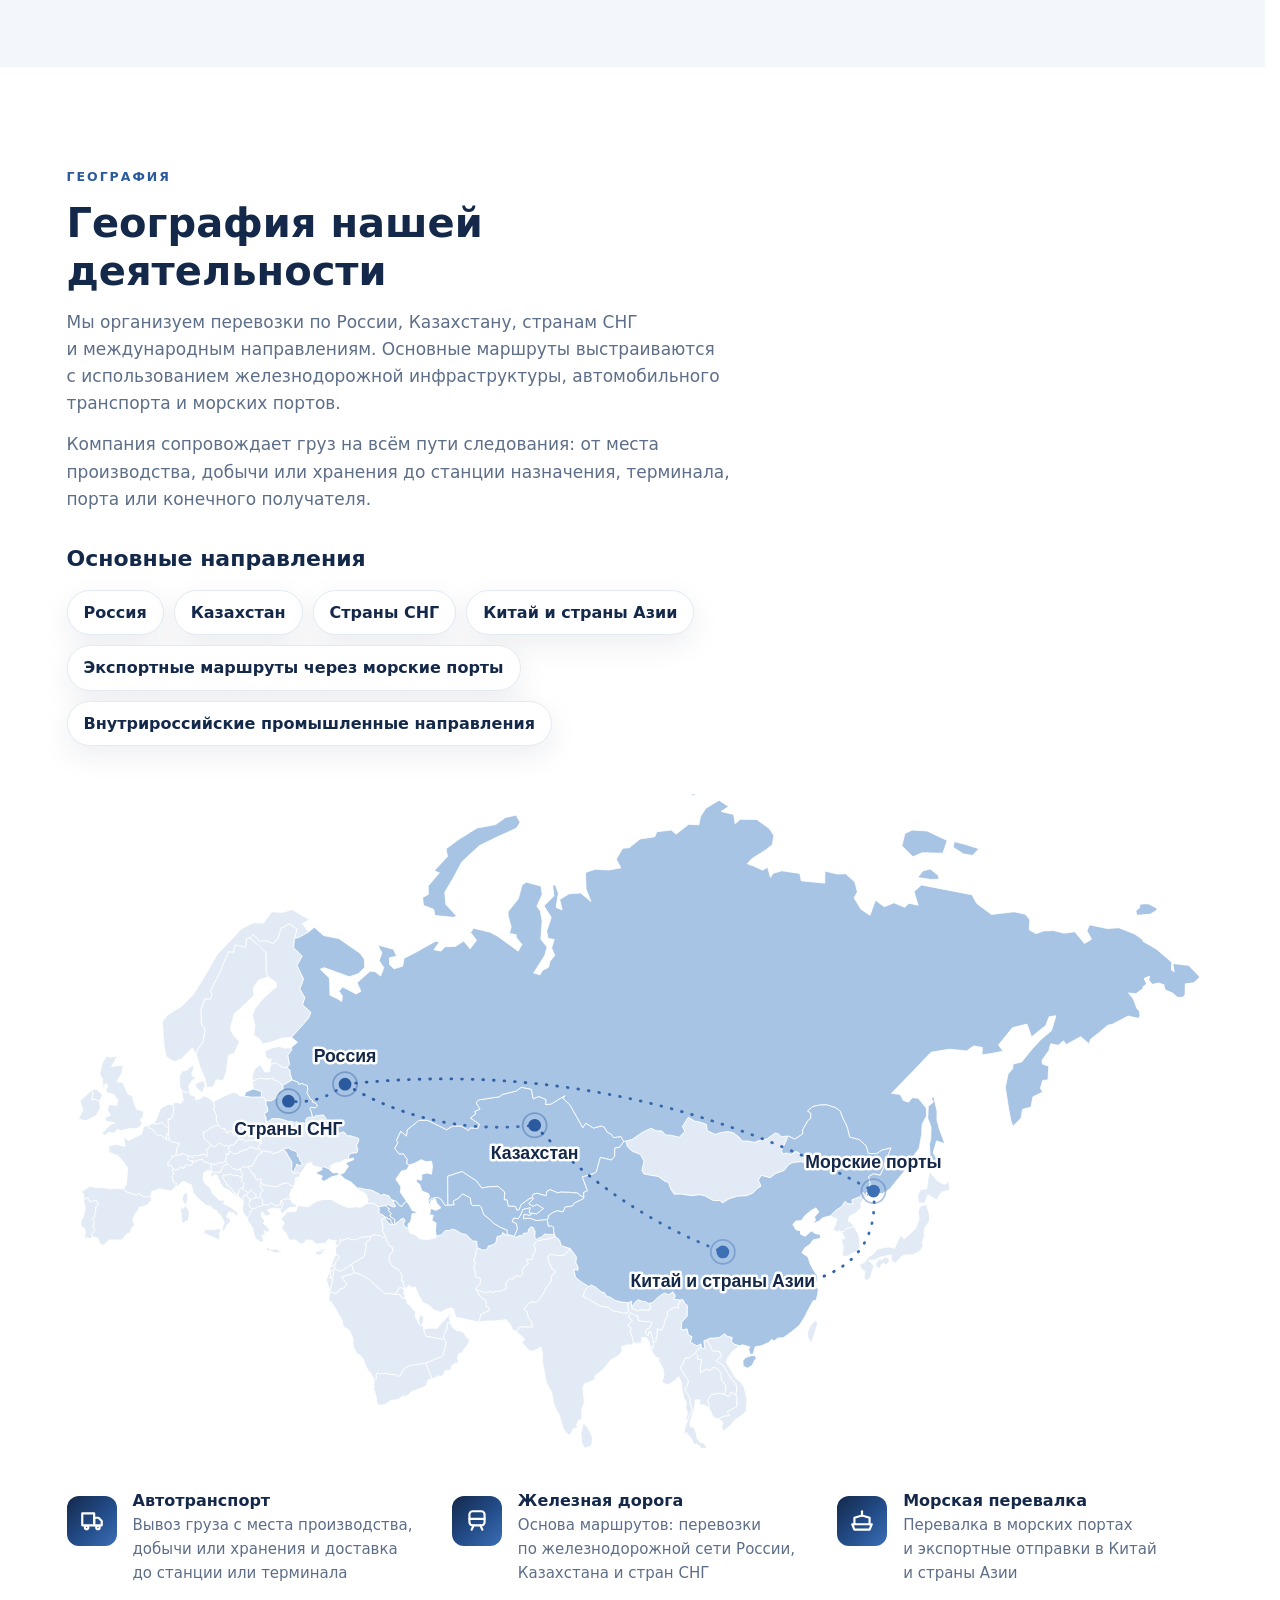
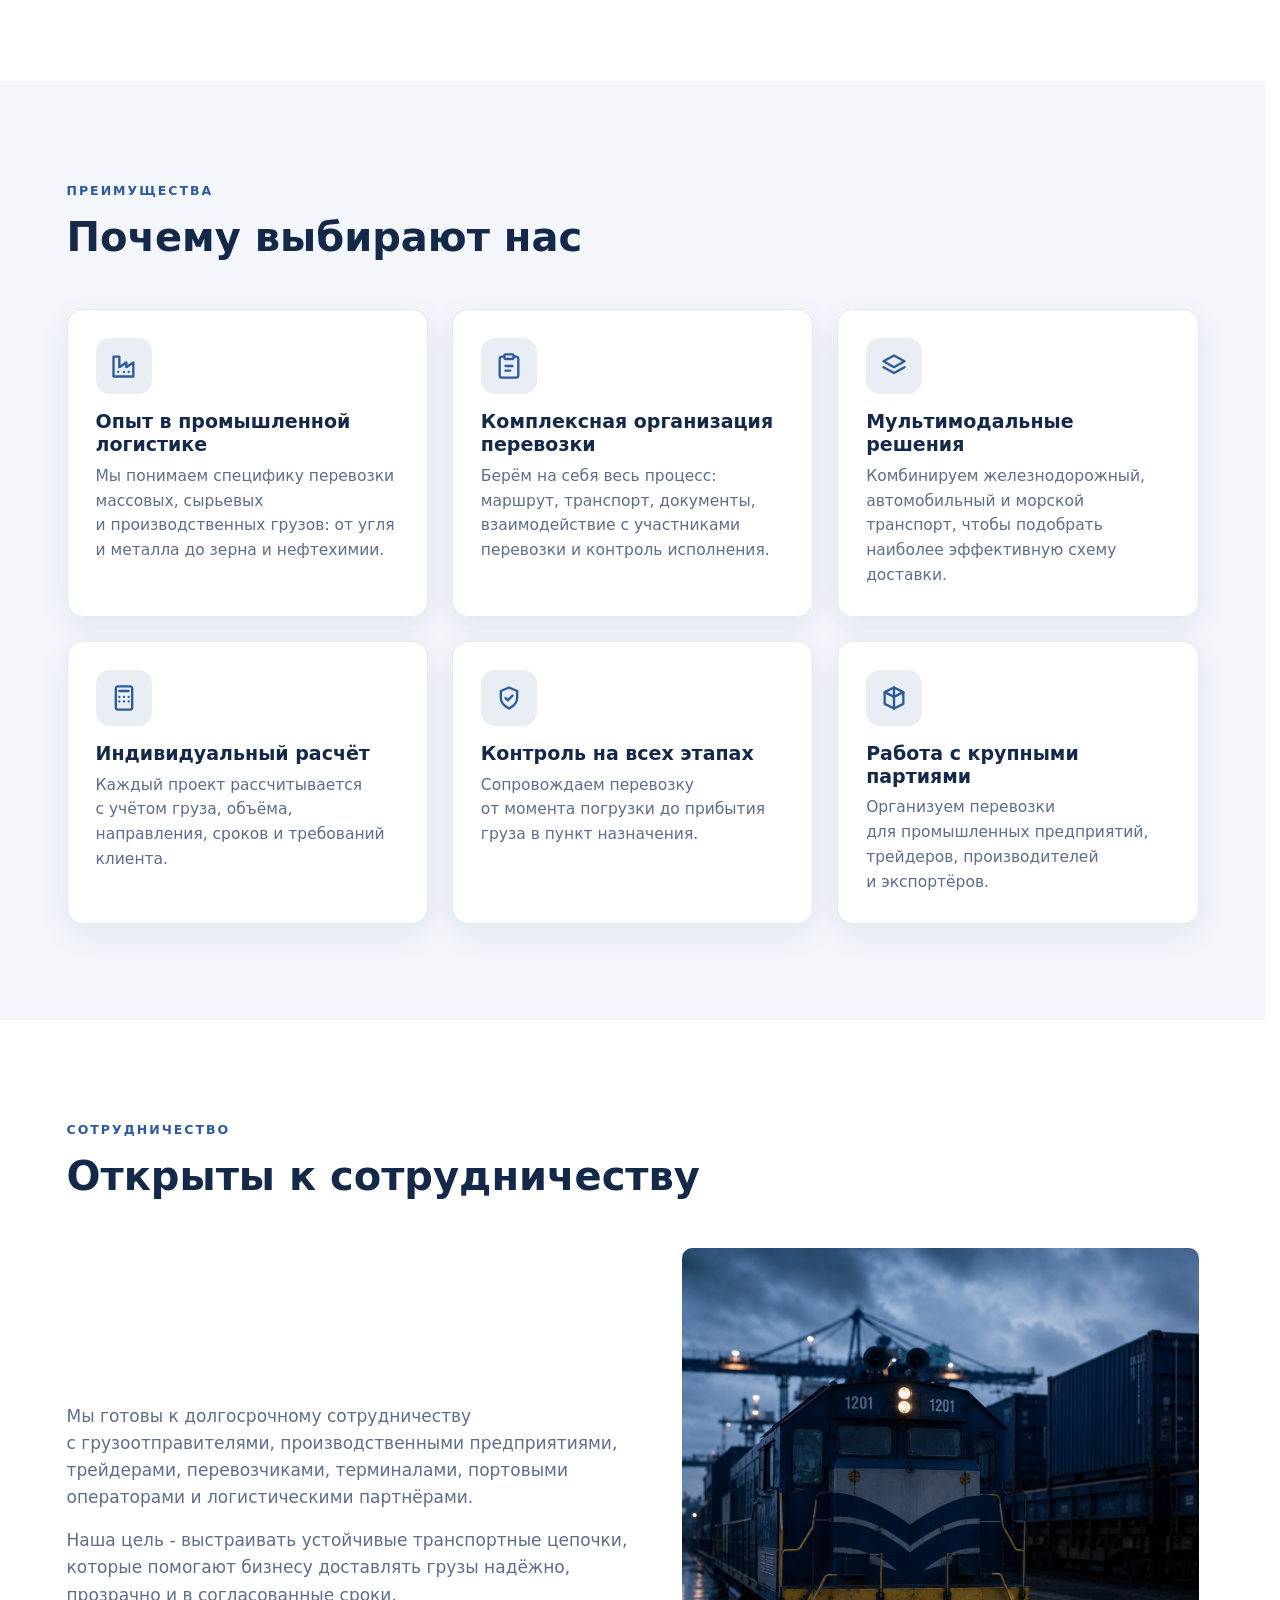
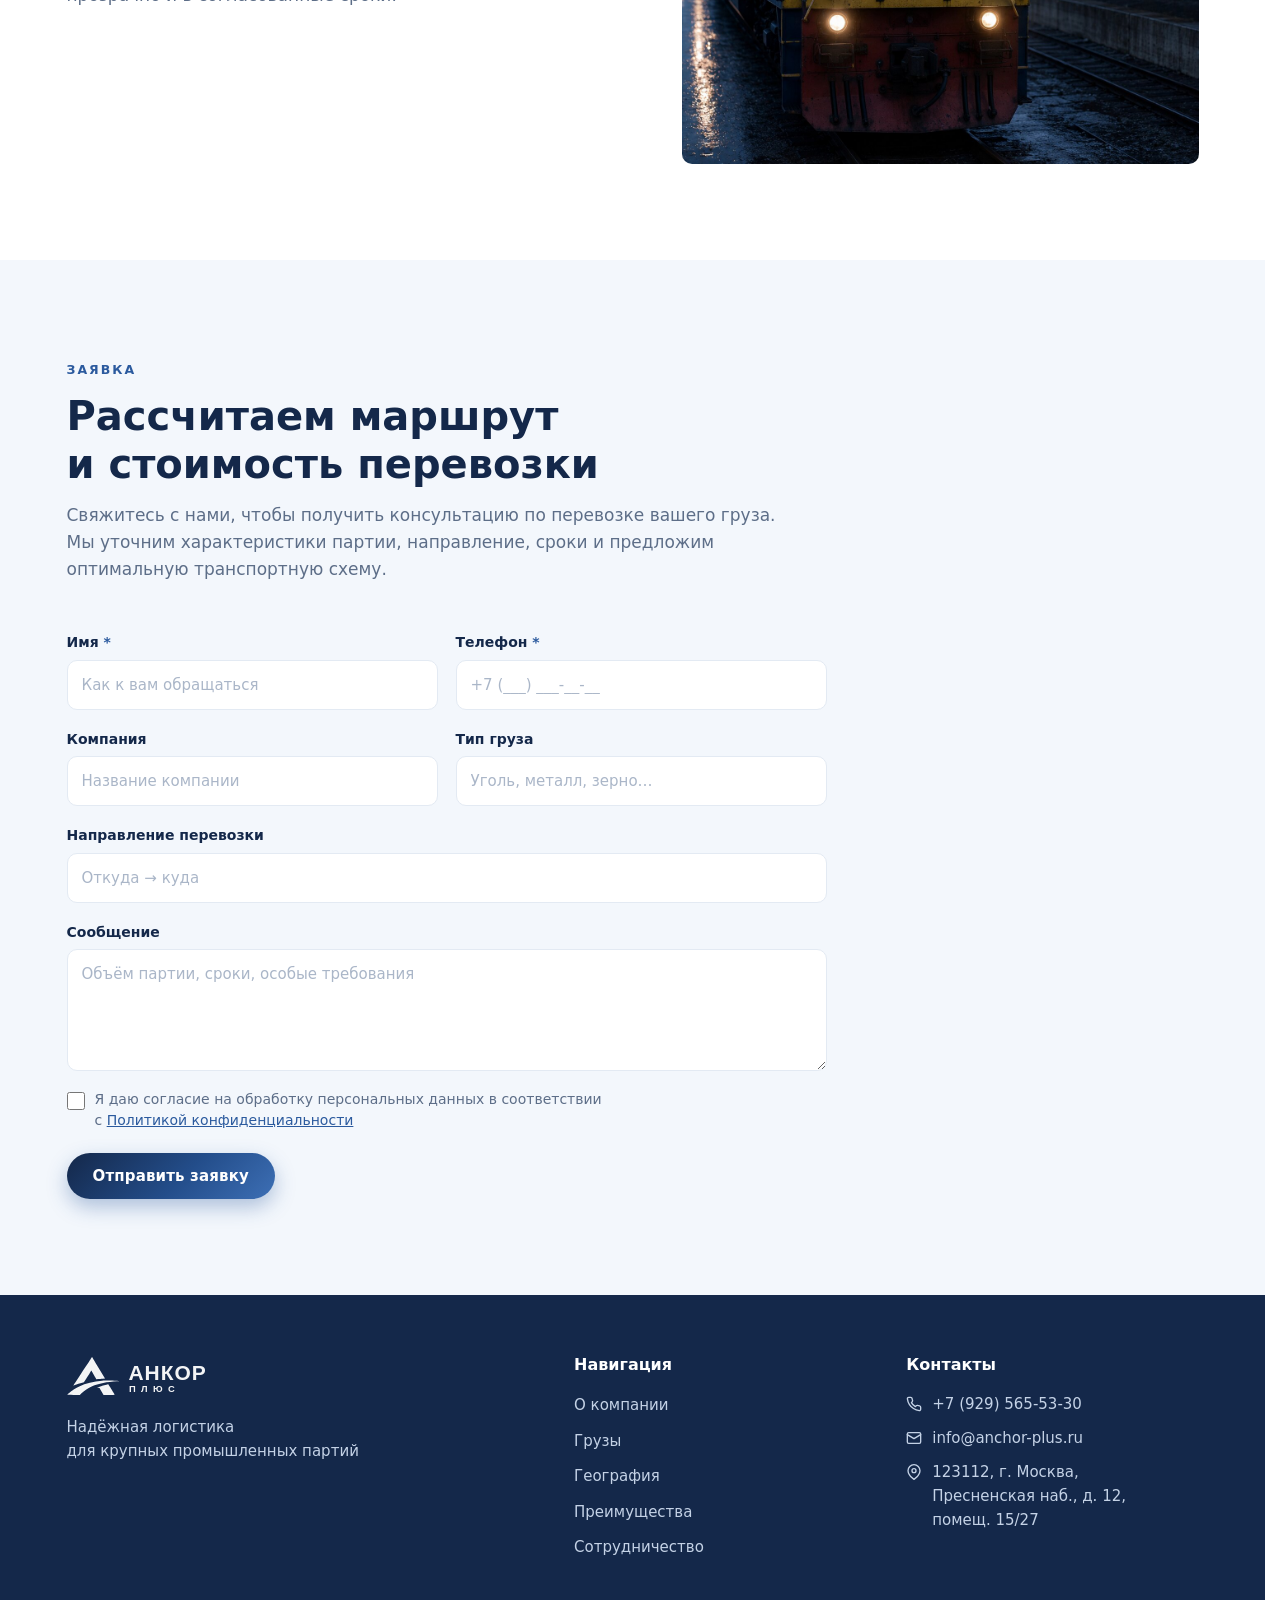
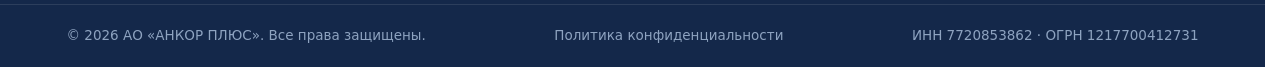
==== commit 1ddf3c95: "Подключила Яндекс.Метрику и добавила плашку о cookie" ====
--- a/index.html
+++ b/index.html
@@ -6,11 +6,92 @@
   <title data-i18n="meta.title">АНКОР ПЛЮС — международные перевозки угля, металла и ферросплавов</title>
   <meta name="description" data-i18n-content="meta.description"
         content="Транспортно-экспедиционная компания. Железнодорожные и мультимодальные перевозки угля, металлопродукции и ферросплавов из России через Казахстан в страны Азии.">
+  <link rel="canonical" href="https://anchorplus.ru/">
+  <meta name="robots" content="index, follow">
   <link rel="icon" href="img/favicon.svg?v=3" type="image/svg+xml">
   <!-- ?v= обходит месячный кэш браузера (см. .htaccess): изменив css/js, увеличьте номер -->
-  <link rel="stylesheet" href="css/style.css?v=36">
+  <link rel="stylesheet" href="css/style.css?v=38">
   <!-- хиро-фон виден сразу: начинаем грузить раньше, чем его обнаружит разбор CSS -->
   <link rel="preload" as="image" href="img/hero.jpg" fetchpriority="high">
+
+  <!-- ============================ SEO / соцсети ============================ -->
+  <!-- Open Graph: превью ссылки в Telegram, WhatsApp и соцсетях -->
+  <meta property="og:type" content="website">
+  <meta property="og:site_name" content="АНКОР ПЛЮС">
+  <meta property="og:locale" content="ru_RU">
+  <meta property="og:locale:alternate" content="en_US">
+  <meta property="og:url" content="https://anchorplus.ru/">
+  <meta property="og:title" content="АНКОР ПЛЮС — международные перевозки угля, металла и ферросплавов">
+  <meta property="og:description" content="Транспортно-экспедиционная компания: железнодорожные, автомобильные и мультимодальные перевозки промышленных и сырьевых грузов по России, Казахстану и международным направлениям.">
+  <meta property="og:image" content="https://anchorplus.ru/img/hero.jpg">
+  <meta name="twitter:card" content="summary_large_image">
+  <meta name="twitter:title" content="АНКОР ПЛЮС — международные перевозки угля, металла и ферросплавов">
+  <meta name="twitter:description" content="Железнодорожные, автомобильные и мультимодальные перевозки промышленных и сырьевых грузов по России, Казахстану и международным направлениям.">
+  <meta name="twitter:image" content="https://anchorplus.ru/img/hero.jpg">
+
+  <!-- Микроразметка организации: помогает поисковикам связать сайт с компанией -->
+  <script type="application/ld+json">
+  {
+    "@context": "https://schema.org",
+    "@type": "Organization",
+    "name": "АНКОР ПЛЮС",
+    "legalName": "АО «АНКОР ПЛЮС»",
+    "url": "https://anchorplus.ru/",
+    "logo": "https://anchorplus.ru/img/logo.svg",
+    "image": "https://anchorplus.ru/img/hero.jpg",
+    "description": "Транспортно-экспедиционная компания: железнодорожные, автомобильные и мультимодальные перевозки угля, металла, зерновых, нефтехимической продукции и других промышленных и сырьевых грузов по России, Казахстану и международным направлениям.",
+    "email": "info@anchor-plus.ru",
+    "telephone": "+7-929-565-53-30",
+    "taxID": "7720853862",
+    "identifier": {
+      "@type": "PropertyValue",
+      "propertyID": "ОГРН",
+      "value": "1217700412731"
+    },
+    "address": {
+      "@type": "PostalAddress",
+      "addressCountry": "RU",
+      "addressRegion": "Москва",
+      "addressLocality": "Москва",
+      "postalCode": "123112",
+      "streetAddress": "Пресненская наб., д. 12, помещ. 15/27"
+    },
+    "contactPoint": {
+      "@type": "ContactPoint",
+      "telephone": "+7-929-565-53-30",
+      "email": "info@anchor-plus.ru",
+      "contactType": "sales",
+      "areaServed": ["RU", "KZ", "CN"],
+      "availableLanguage": ["ru", "en"]
+    },
+    "areaServed": ["Россия", "Казахстан", "СНГ", "Китай"]
+  }
+  </script>
+
+  <!-- ─── Подтверждение прав в поисковиках ───────────────────────────────
+       Создайте проект в Яндекс.Вебмастере (webmaster.yandex.ru) и Google
+       Search Console (search.google.com/search-console), вставьте выданные
+       коды ниже и раскомментируйте нужные строки.
+  <meta name="yandex-verification" content="ВСТАВЬТЕ_КОД_ЯНДЕКС_ВЕБМАСТЕРА">
+  <meta name="google-site-verification" content="ВСТАВЬТЕ_КОД_SEARCH_CONSOLE">
+  ──────────────────────────────────────────────────────────────────── -->
+
+  <!-- ─── Яндекс.Метрика (счётчик 111092687, аккаунт заказчика) ──────────
+       Код из кабинета Метрики. Отправка цели «zayavka» — в js/main.js
+       при успешной отправке формы. -->
+  <!-- Yandex.Metrika counter -->
+  <script type="text/javascript">
+    (function(m,e,t,r,i,k,a){
+        m[i]=m[i]||function(){(m[i].a=m[i].a||[]).push(arguments)};
+        m[i].l=1*new Date();
+        for (var j = 0; j < document.scripts.length; j++) {if (document.scripts[j].src === r) { return; }}
+        k=e.createElement(t),a=e.getElementsByTagName(t)[0],k.async=1,k.src=r,a.parentNode.insertBefore(k,a)
+    })(window, document,'script','https://mc.yandex.ru/metrika/tag.js?id=111092687', 'ym');
+
+    ym(111092687, 'init', {ssr:true, webvisor:true, clickmap:true, ecommerce:"dataLayer", referrer: document.referrer, url: location.href, accurateTrackBounce:true, trackLinks:true});
+  </script>
+  <noscript><div><img src="https://mc.yandex.ru/watch/111092687" style="position:absolute; left:-9999px;" alt="" /></div></noscript>
+  <!-- /Yandex.Metrika counter -->
 </head>
 <body>
 
@@ -452,7 +533,14 @@
     <svg class="icon"><use href="#i-arrow-up"/></svg>
   </button>
 
-  <script src="js/i18n.js?v=24"></script>
-  <script src="js/main.js?v=17"></script>
+  <!-- Плашка о cookie (информирование по 152-ФЗ): показом управляет js/cookie.js -->
+  <div class="cookie-notice" id="cookieNotice" role="region" aria-label="Уведомление об использовании cookie" data-i18n-aria-label="cookie.aria" hidden>
+    <p class="cookie-notice__text"><span data-i18n="cookie.text">На&nbsp;сайте используются cookies. Продолжая использовать сайт, вы&nbsp;принимаете условия </span><a href="privacy.html" class="cookie-notice__link" target="_blank" rel="noopener" data-i18n="cookie.link">Политики конфиденциальности</a>.</p>
+    <button class="btn btn--primary cookie-notice__btn" id="cookieAccept" type="button" data-i18n="cookie.btn">Хорошо</button>
+  </div>
+
+  <script src="js/i18n.js?v=25"></script>
+  <script src="js/main.js?v=18"></script>
+  <script src="js/cookie.js?v=1"></script>
 </body>
 </html>
--- a/css/style.css
+++ b/css/style.css
@@ -602,3 +602,26 @@
 
   .to-top { right: 22px; bottom: 22px; }
 }
+
+/* ============================ ПЛАШКА О COOKIE ============================ */
+/* Информирование об использовании cookie и Яндекс.Метрики (152-ФЗ).
+   Показом управляет js/cookie.js: плашка скрыта, пока выбор не сделан. */
+/* display:flex ниже перебил бы браузерное [hidden]{display:none} — возвращаем его явно */
+.cookie-notice[hidden] { display: none; }
+.cookie-notice {
+  position: fixed; left: 16px; right: 16px; bottom: 16px; z-index: 130;
+  display: flex; align-items: center; justify-content: space-between; gap: 16px; flex-wrap: wrap;
+  max-width: 780px; margin: 0 auto; padding: 16px 20px;
+  background: var(--c-bg); border: 1px solid var(--c-border); border-radius: var(--radius-sm);
+  box-shadow: 0 14px 40px rgba(20, 40, 74, .22);
+  animation: cookie-in .4s ease both;
+}
+@keyframes cookie-in { from { opacity: 0; transform: translateY(16px); } to { opacity: 1; transform: none; } }
+.cookie-notice__text { margin: 0; font-size: 14px; line-height: 1.5; color: var(--c-muted); flex: 1 1 380px; }
+.cookie-notice__link { color: var(--c-blue); text-decoration: underline; }
+.cookie-notice__link:hover { color: var(--c-navy); }
+.cookie-notice__btn { padding: 10px 26px; font-size: 14px; flex-shrink: 0; }
+@media (max-width: 560px) {
+  .cookie-notice { padding: 14px 16px; }
+  .cookie-notice__btn { flex: 1 1 100%; }
+}
